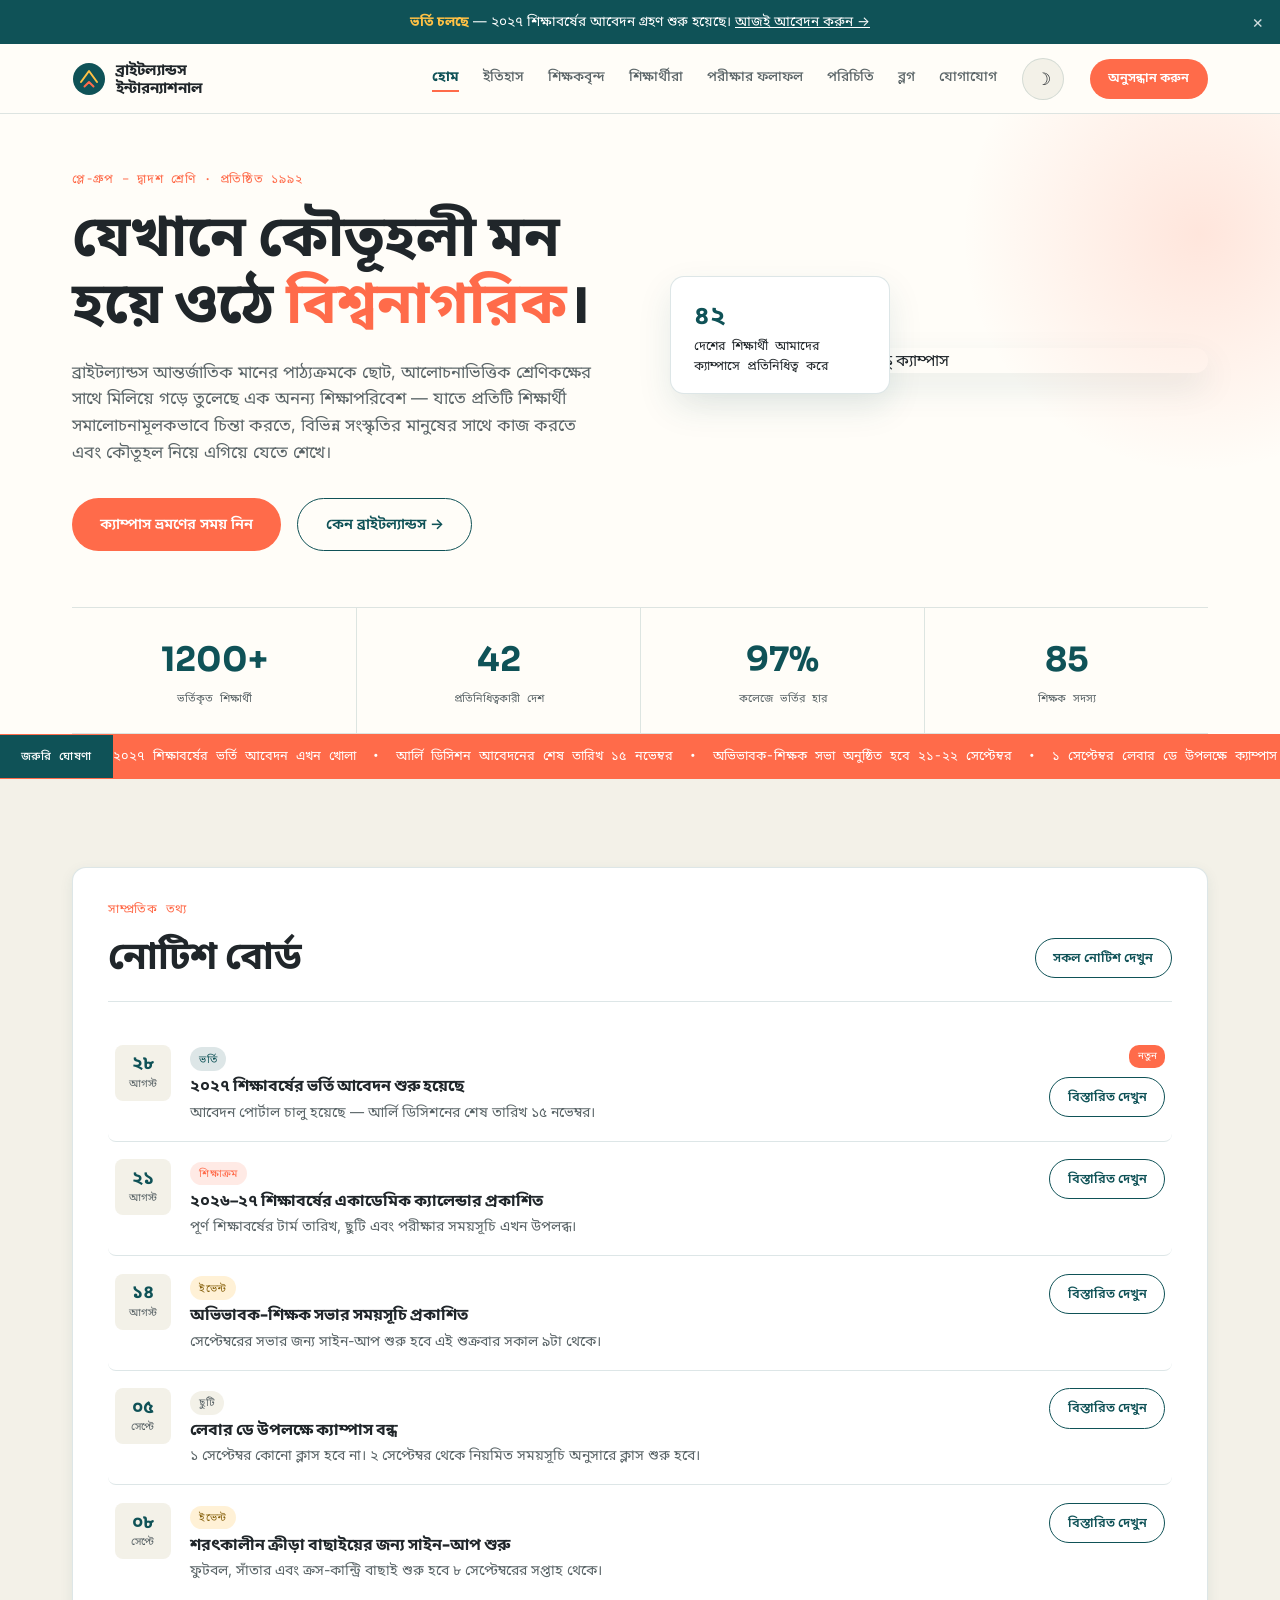
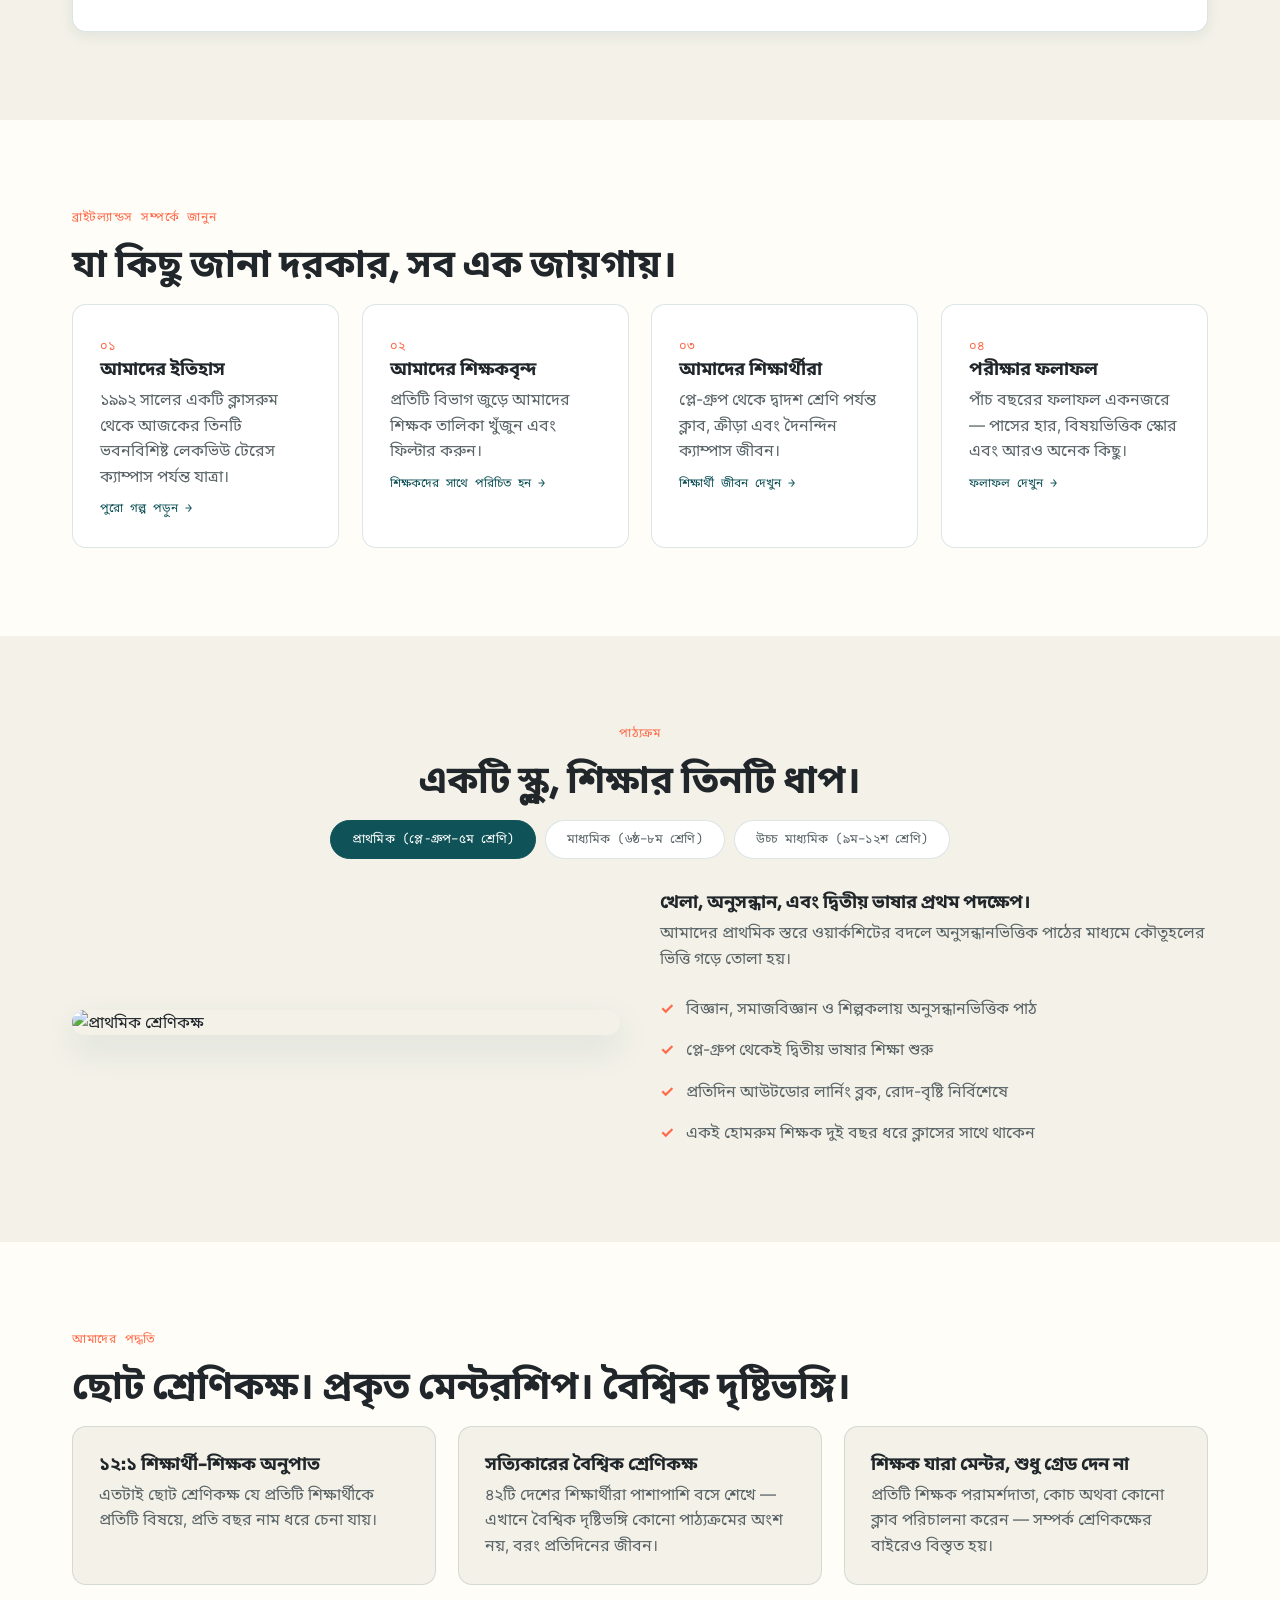
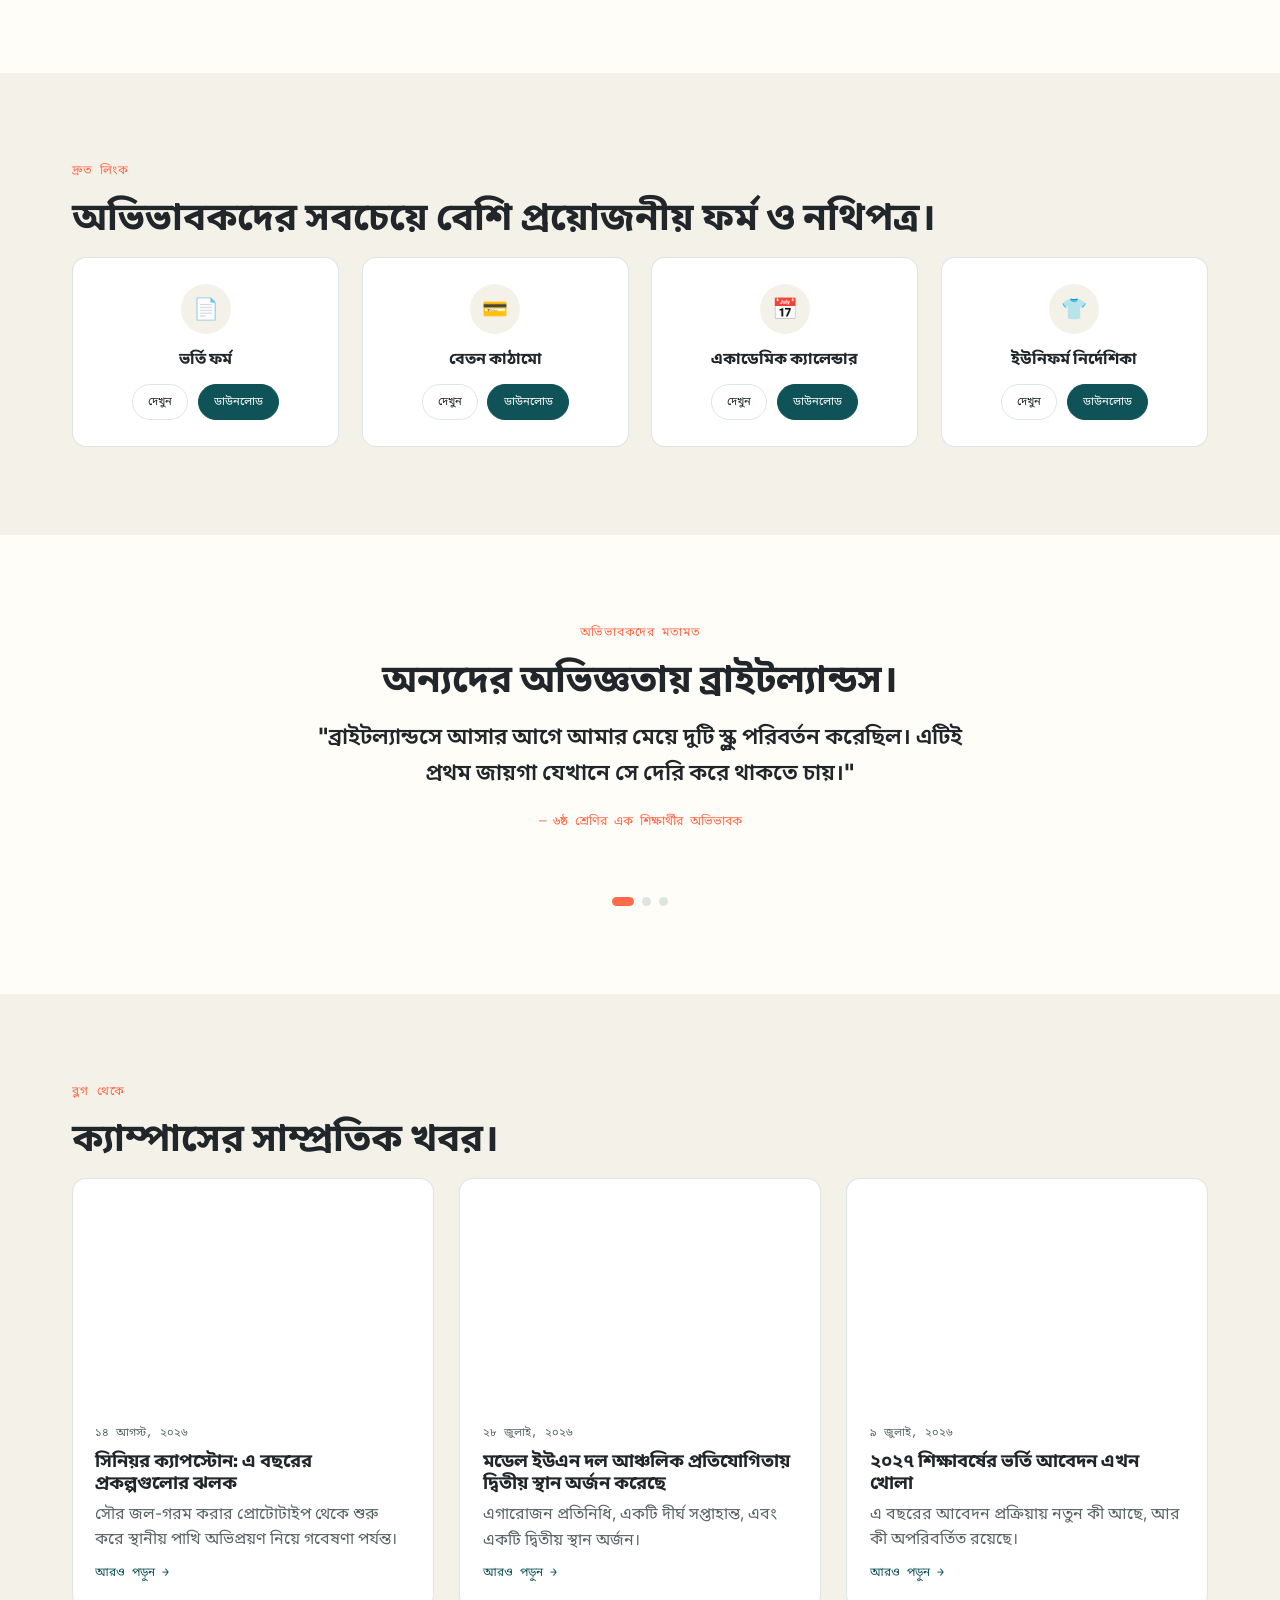
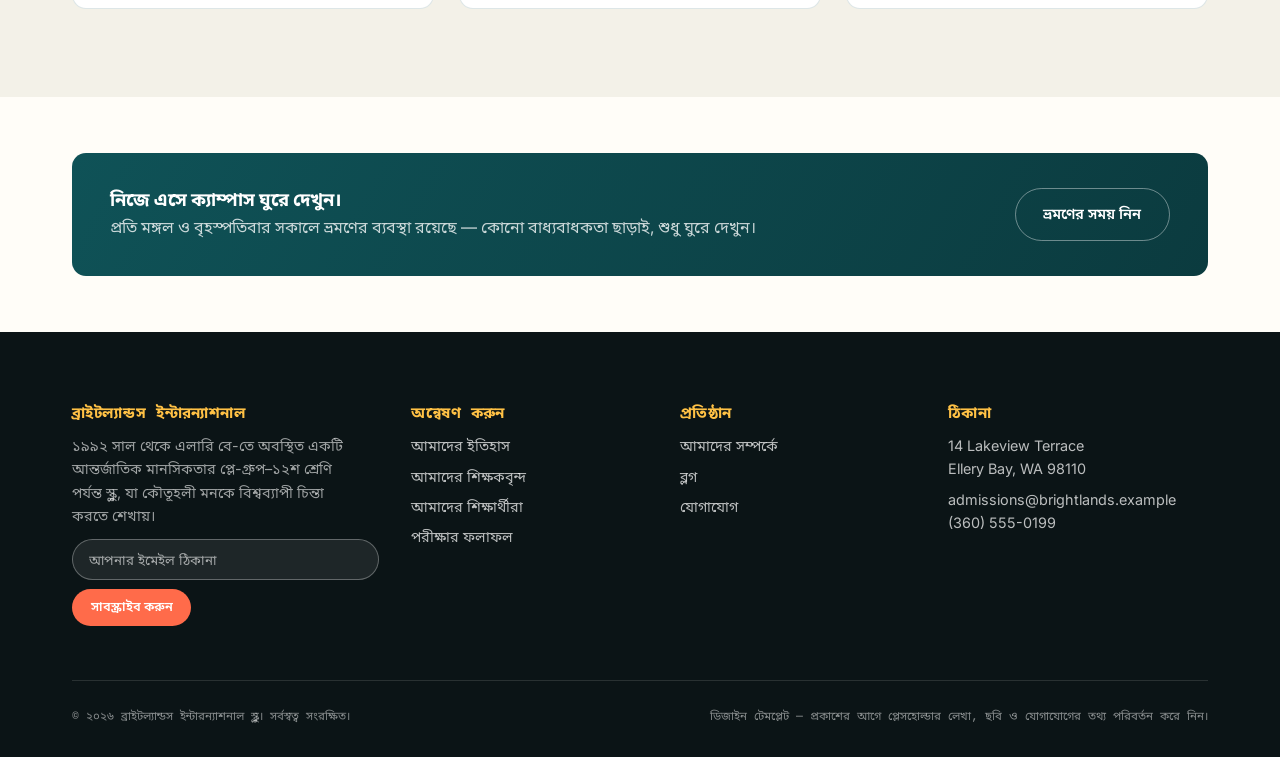
==== index.html @ 2c8852e7 "Initial commit" ====
<!DOCTYPE html>
<html lang="bn">

<head>
  <meta charset="UTF-8">
  <meta name="viewport" content="width=device-width, initial-scale=1.0">
  <title>ব্রাইটল্যান্ডস ইন্টারন্যাশনাল স্কুল — কৌতূহলী মন, বিশ্বনাগরিক</title>
  <script>(function () {try {var t = localStorage.getItem('bl-theme'); if (t === 'dark') document.documentElement.setAttribute('data-theme', 'dark');} catch (e) { } })();</script>
  <link rel="preconnect" href="https://fonts.googleapis.com">
  <link
    href="https://fonts.googleapis.com/css2?family=Sora:wght@600;700;800&family=Inter:wght@400;500;600&family=JetBrains+Mono:wght@500&family=Noto+Sans+Bengali:wght@400;500;600;700&display=swap"
    rel="stylesheet">
  <link rel="stylesheet" href="style.css">
</head>

<body>

  <div class="notice-bar">
    <span><strong>ভর্তি চলছে</strong> — ২০২৭ শিক্ষাবর্ষের আবেদন গ্রহণ শুরু হয়েছে। <a href="contact.html"
        style="text-decoration:underline;">আজই আবেদন করুন →</a></span>
    <button class="notice-close" aria-label="বার্তা বন্ধ করুন">&times;</button>
  </div>

  <header class="site-header">
    <div class="header-inner">
      <a href="index.html" class="brand">
        <svg width="34" height="34" viewBox="0 0 34 34" fill="none" xmlns="http://www.w3.org/2000/svg">
          <circle cx="17" cy="17" r="16" fill="#0F5257" />
          <path d="M9 20L17 9L25 20" stroke="#FFC145" stroke-width="2" stroke-linecap="round" stroke-linejoin="round" />
          <path d="M12.5 24.5L17 20L21.5 24.5" stroke="#FF6B4A" stroke-width="2" stroke-linecap="round"
            stroke-linejoin="round" />
        </svg>
        <span class="brand-name">ব্রাইটল্যান্ডস<br>ইন্টারন্যাশনাল</span>
      </a>
      <button class="nav-toggle" aria-label="মেনু খুলুন/বন্ধ করুন"><span></span></button>
      <nav class="main-nav">
        <a href="index.html" class="active">হোম</a>
        <a href="history.html">ইতিহাস</a>
        <a href="teachers.html">শিক্ষকবৃন্দ</a>
        <a href="students.html">শিক্ষার্থীরা</a>
        <a href="results.html">পরীক্ষার ফলাফল</a>
        <a href="about.html">পরিচিতি</a>
        <a href="blog.html">ব্লগ</a>
        <a href="contact.html">যোগাযোগ</a>
      </nav>
      <button class="theme-toggle" aria-label="ডার্ক মোড টগল করুন">
        <span class="icon-light">&#9789;</span>
        <span class="icon-dark">&#9728;</span>
      </button>
      <a href="contact.html" class="btn btn-primary btn-sm">অনুসন্ধান করুন</a>
    </div>
  </header>

  <main>

    <!-- HERO -->
    <section class="hero">
      <div class="hero-blob"></div>
      <div class="wrap hero-grid">
        <div class="reveal in-view">
          <span class="eyebrow">প্লে-গ্রুপ – দ্বাদশ শ্রেণি &middot; প্রতিষ্ঠিত ১৯৯২</span>
          <h1>যেখানে কৌতূহলী মন হয়ে ওঠে <em>বিশ্বনাগরিক</em>।</h1>
          <p class="hero-copy">ব্রাইটল্যান্ডস আন্তর্জাতিক মানের পাঠ্যক্রমকে ছোট, আলোচনাভিত্তিক শ্রেণিকক্ষের সাথে মিলিয়ে
            গড়ে তুলেছে এক অনন্য শিক্ষাপরিবেশ — যাতে প্রতিটি শিক্ষার্থী সমালোচনামূলকভাবে চিন্তা করতে, বিভিন্ন সংস্কৃতির
            মানুষের সাথে কাজ করতে এবং কৌতূহল নিয়ে এগিয়ে যেতে শেখে।</p>
          <div class="hero-actions">
            <a href="contact.html" class="btn btn-primary">ক্যাম্পাস ভ্রমণের সময় নিন</a>
            <a href="about.html" class="btn btn-ghost">কেন ব্রাইটল্যান্ডস →</a>
          </div>
        </div>
        <div class="hero-media reveal in-view">
          <img src="https://picsum.photos/id/1062/800/620" alt="ব্রাইটল্যান্ডস ইন্টারন্যাশনাল স্কুল ক্যাম্পাস">
          <div class="hero-float-card">
            <strong>৪২</strong>
            দেশের শিক্ষার্থী আমাদের ক্যাম্পাসে প্রতিনিধিত্ব করে
          </div>
        </div>
      </div>
      <div class="wrap">
        <div class="stats-bar">
          <div class="stat"><span class="stat-num" data-count="1200" data-suffix="+">0</span><span
              class="stat-label">ভর্তিকৃত শিক্ষার্থী</span></div>
          <div class="stat"><span class="stat-num" data-count="42">0</span><span class="stat-label">প্রতিনিধিত্বকারী
              দেশ</span></div>
          <div class="stat"><span class="stat-num" data-count="97" data-suffix="%">0</span><span
              class="stat-label">কলেজে ভর্তির হার</span></div>
          <div class="stat"><span class="stat-num" data-count="85">0</span><span class="stat-label">শিক্ষক সদস্য</span>
          </div>
        </div>
      </div>
    </section>

    <!-- URGENT ANNOUNCEMENT TICKER -->
    <section class="announcement-bar">
      <span class="announcement-label">জরুরি ঘোষণা</span>
      <div class="marquee">
        <div class="marquee-track">
          <span>২০২৭ শিক্ষাবর্ষের ভর্তি আবেদন এখন খোলা &nbsp;•&nbsp; আর্লি ডিসিশন আবেদনের শেষ তারিখ ১৫ নভেম্বর
            &nbsp;•&nbsp; অভিভাবক-শিক্ষক সভা অনুষ্ঠিত হবে ২১-২২ সেপ্টেম্বর &nbsp;•&nbsp; ১ সেপ্টেম্বর লেবার ডে উপলক্ষে
            ক্যাম্পাস বন্ধ থাকবে &nbsp;•&nbsp; শরৎকালীন ক্রীড়া বাছাই শুরু হচ্ছে ৮ সেপ্টেম্বর থেকে</span>
          <span aria-hidden="true">২০২৭ শিক্ষাবর্ষের ভর্তি আবেদন এখন খোলা &nbsp;•&nbsp; আর্লি ডিসিশন আবেদনের শেষ তারিখ
            ১৫ নভেম্বর &nbsp;•&nbsp; অভিভাবক-শিক্ষক সভা অনুষ্ঠিত হবে ২১-২২ সেপ্টেম্বর &nbsp;•&nbsp; ১ সেপ্টেম্বর লেবার
            ডে উপলক্ষে ক্যাম্পাস বন্ধ থাকবে &nbsp;•&nbsp; শরৎকালীন ক্রীড়া বাছাই শুরু হচ্ছে ৮ সেপ্টেম্বর থেকে</span>
        </div>
      </div>
    </section>

    <!-- NOTICE BOARD -->
    <section class="section alt" id="notice-board">
      <div class="wrap">
        <div class="notice-board reveal">
          <div class="notice-board-head">
            <div>
              <span class="eyebrow">সাম্প্রতিক তথ্য</span>
              <h2>নোটিশ বোর্ড</h2>
            </div>
            <a href="notice-details.html" class="btn btn-ghost btn-sm">সকল নোটিশ দেখুন</a>
          </div>
          <ul class="notice-list">

            <li class="notice-item">
              <div class="notice-date"><span class="notice-day">২৮</span><span class="notice-month">আগস্ট</span></div>
              <div class="notice-body">
                <span class="notice-tag notice-tag-admissions">ভর্তি</span>
                <h3>২০২৭ শিক্ষাবর্ষের ভর্তি আবেদন শুরু হয়েছে</h3>
                <p>আবেদন পোর্টাল চালু হয়েছে — আর্লি ডিসিশনের শেষ তারিখ ১৫ নভেম্বর।</p>
              </div>
              <div class="notice-actions">
                <span class="notice-new">নতুন</span>
                <a href="notice-details.html#admissions-open" class="btn btn-ghost btn-sm">বিস্তারিত দেখুন</a>
              </div>
            </li>

            <li class="notice-item">
              <div class="notice-date"><span class="notice-day">২১</span><span class="notice-month">আগস্ট</span></div>
              <div class="notice-body">
                <span class="notice-tag notice-tag-academics">শিক্ষাক্রম</span>
                <h3>২০২৬–২৭ শিক্ষাবর্ষের একাডেমিক ক্যালেন্ডার প্রকাশিত</h3>
                <p>পূর্ণ শিক্ষাবর্ষের টার্ম তারিখ, ছুটি এবং পরীক্ষার সময়সূচি এখন উপলব্ধ।</p>
              </div>
              <div class="notice-actions">
                <a href="notice-details.html#academic-calendar" class="btn btn-ghost btn-sm">বিস্তারিত দেখুন</a>
              </div>
            </li>

            <li class="notice-item">
              <div class="notice-date"><span class="notice-day">১৪</span><span class="notice-month">আগস্ট</span></div>
              <div class="notice-body">
                <span class="notice-tag notice-tag-events">ইভেন্ট</span>
                <h3>অভিভাবক-শিক্ষক সভার সময়সূচি প্রকাশিত</h3>
                <p>সেপ্টেম্বরের সভার জন্য সাইন-আপ শুরু হবে এই শুক্রবার সকাল ৯টা থেকে।</p>
              </div>
              <div class="notice-actions">
                <a href="notice-details.html#ptc-schedule" class="btn btn-ghost btn-sm">বিস্তারিত দেখুন</a>
              </div>
            </li>

            <li class="notice-item">
              <div class="notice-date"><span class="notice-day">০৫</span><span class="notice-month">সেপ্টে</span></div>
              <div class="notice-body">
                <span class="notice-tag notice-tag-holiday">ছুটি</span>
                <h3>লেবার ডে উপলক্ষে ক্যাম্পাস বন্ধ</h3>
                <p>১ সেপ্টেম্বর কোনো ক্লাস হবে না। ২ সেপ্টেম্বর থেকে নিয়মিত সময়সূচি অনুসারে ক্লাস শুরু হবে।</p>
              </div>
              <div class="notice-actions">
                <a href="notice-details.html#labor-day" class="btn btn-ghost btn-sm">বিস্তারিত দেখুন</a>
              </div>
            </li>

            <li class="notice-item">
              <div class="notice-date"><span class="notice-day">০৮</span><span class="notice-month">সেপ্টে</span></div>
              <div class="notice-body">
                <span class="notice-tag notice-tag-events">ইভেন্ট</span>
                <h3>শরৎকালীন ক্রীড়া বাছাইয়ের জন্য সাইন-আপ শুরু</h3>
                <p>ফুটবল, সাঁতার এবং ক্রস-কান্ট্রি বাছাই শুরু হবে ৮ সেপ্টেম্বরের সপ্তাহ থেকে।</p>
              </div>
              <div class="notice-actions">
                <a href="notice-details.html#sports-tryouts" class="btn btn-ghost btn-sm">বিস্তারিত দেখুন</a>
              </div>
            </li>

          </ul>
        </div>
      </div>
    </section>

    <!-- EXPLORE -->
    <section class="section">
      <div class="wrap">
        <span class="eyebrow">ব্রাইটল্যান্ডস সম্পর্কে জানুন</span>
        <h2>যা কিছু জানা দরকার, সব এক জায়গায়।</h2>
        <div class="card-grid reveal">
          <div class="link-card">
            <span class="card-index">০১</span>
            <h3>আমাদের ইতিহাস</h3>
            <p>১৯৯২ সালের একটি ক্লাসরুম থেকে আজকের তিনটি ভবনবিশিষ্ট লেকভিউ টেরেস ক্যাম্পাস পর্যন্ত যাত্রা।</p>
            <a class="more" href="history.html">পুরো গল্প পড়ুন →</a>
          </div>
          <div class="link-card">
            <span class="card-index">০২</span>
            <h3>আমাদের শিক্ষকবৃন্দ</h3>
            <p>প্রতিটি বিভাগ জুড়ে আমাদের শিক্ষক তালিকা খুঁজুন এবং ফিল্টার করুন।</p>
            <a class="more" href="teachers.html">শিক্ষকদের সাথে পরিচিত হন →</a>
          </div>
          <div class="link-card">
            <span class="card-index">০৩</span>
            <h3>আমাদের শিক্ষার্থীরা</h3>
            <p>প্লে-গ্রুপ থেকে দ্বাদশ শ্রেণি পর্যন্ত ক্লাব, ক্রীড়া এবং দৈনন্দিন ক্যাম্পাস জীবন।</p>
            <a class="more" href="students.html">শিক্ষার্থী জীবন দেখুন →</a>
          </div>
          <div class="link-card">
            <span class="card-index">০৪</span>
            <h3>পরীক্ষার ফলাফল</h3>
            <p>পাঁচ বছরের ফলাফল একনজরে — পাসের হার, বিষয়ভিত্তিক স্কোর এবং আরও অনেক কিছু।</p>
            <a class="more" href="results.html">ফলাফল দেখুন →</a>
          </div>
        </div>
      </div>
    </section>

    <!-- CURRICULUM TABS -->
    <section class="section alt">
      <div class="wrap">
        <span class="eyebrow center">পাঠ্যক্রম</span>
        <h2 class="center">একটি স্কুল, শিক্ষার তিনটি ধাপ।</h2>
        <div class="tab-bar reveal">
          <button class="tab-btn active" data-tab="primary">প্রাথমিক (প্লে-গ্রুপ–৫ম শ্রেণি)</button>
          <button class="tab-btn" data-tab="middle">মাধ্যমিক (৬ষ্ঠ–৮ম শ্রেণি)</button>
          <button class="tab-btn" data-tab="senior">উচ্চ মাধ্যমিক (৯ম–১২শ শ্রেণি)</button>
        </div>

        <div class="tab-panel active" data-tab="primary">
          <div class="tab-content reveal">
            <img src="https://picsum.photos/id/1005/650/480" alt="প্রাথমিক শ্রেণিকক্ষ"
              style="border-radius: var(--radius); box-shadow: var(--shadow);">
            <div>
              <h3>খেলা, অনুসন্ধান, এবং দ্বিতীয় ভাষার প্রথম পদক্ষেপ।</h3>
              <p>আমাদের প্রাথমিক স্তরে ওয়ার্কশিটের বদলে অনুসন্ধানভিত্তিক পাঠের মাধ্যমে কৌতূহলের ভিত্তি গড়ে তোলা হয়।
              </p>
              <ul>
                <li>বিজ্ঞান, সমাজবিজ্ঞান ও শিল্পকলায় অনুসন্ধানভিত্তিক পাঠ</li>
                <li>প্লে-গ্রুপ থেকেই দ্বিতীয় ভাষার শিক্ষা শুরু</li>
                <li>প্রতিদিন আউটডোর লার্নিং ব্লক, রোদ-বৃষ্টি নির্বিশেষে</li>
                <li>একই হোমরুম শিক্ষক দুই বছর ধরে ক্লাসের সাথে থাকেন</li>
              </ul>
            </div>
          </div>
        </div>

        <div class="tab-panel" data-tab="middle">
          <div class="tab-content reveal">
            <img src="https://picsum.photos/id/1000/650/480" alt="মাধ্যমিক শিক্ষার্থীরা"
              style="border-radius: var(--radius); box-shadow: var(--shadow);">
            <div>
              <h3>যেখানে স্বাধীনতা গুরুত্বপূর্ণ হয়ে ওঠে।</h3>
              <p>মাধ্যমিক শিক্ষার্থীরা প্রকৃত ঐচ্ছিক বিষয়, সময়সীমা এবং তাদের প্রথম স্বাধীন গবেষণা প্রকল্প গ্রহণ করে।
              </p>
              <ul>
                <li>প্রতি টার্মে কোডিং, মৃৎশিল্প, সাংবাদিকতাসহ ঐচ্ছিক বিষয়ের সুযোগ</li>
                <li>৭ম শ্রেণিতে প্রথম স্বাধীন গবেষণা প্রকল্প</li>
                <li>লক্ষ্য নির্ধারণ ও সহায়তার জন্য প্রতিদিন অ্যাডভাইজরি গ্রুপ সভা</li>
                <li>প্রতি বসন্তে শ্রেণিভিত্তিক রাত্রিযাপনসহ ভ্রমণ</li>
              </ul>
            </div>
          </div>
        </div>

        <div class="tab-panel" data-tab="senior">
          <div class="tab-content reveal">
            <img src="https://picsum.photos/id/1074/650/480" alt="উচ্চ মাধ্যমিক শিক্ষার্থীরা"
              style="border-radius: var(--radius); box-shadow: var(--shadow);">
            <div>
              <h3>কলেজের জন্য প্রস্তুত, এবং তার চেয়েও বেশি কিছুর জন্য প্রস্তুত।</h3>
              <p>আন্তর্জাতিক মানদণ্ডে যাচাইকৃত ডিপ্লোমা ট্র্যাকের পাশাপাশি প্রতিটি শিক্ষার্থী একটি প্রকৃত ক্যাপস্টোন
                প্রকল্প সম্পন্ন করে।</p>
              <ul>
                <li>আন্তর্জাতিক মানদণ্ডে যাচাইকৃত ডিপ্লোমা পথ</li>
                <li>প্রতি মে মাসে জনসমক্ষে উপস্থাপিত সিনিয়র ক্যাপস্টোন প্রকল্প</li>
                <li>১০ম শ্রেণি থেকেই নিবেদিত কলেজ কাউন্সেলিং</li>
                <li>দুটি অংশীদার বিশ্ববিদ্যালয়ের সাথে ডুয়েল-এনরোলমেন্ট সুবিধা</li>
              </ul>
            </div>
          </div>
        </div>
      </div>
    </section>

    <!-- WHY BRIGHTLANDS -->
    <section class="section">
      <div class="wrap">
        <span class="eyebrow">আমাদের পদ্ধতি</span>
        <h2>ছোট শ্রেণিকক্ষ। প্রকৃত মেন্টরশিপ। বৈশ্বিক দৃষ্টিভঙ্গি।</h2>
        <div class="card-grid cols-3 reveal">
          <div class="value-card">
            <h3>১২:১ শিক্ষার্থী-শিক্ষক অনুপাত</h3>
            <p>এতটাই ছোট শ্রেণিকক্ষ যে প্রতিটি শিক্ষার্থীকে প্রতিটি বিষয়ে, প্রতি বছর নাম ধরে চেনা যায়।</p>
          </div>
          <div class="value-card">
            <h3>সত্যিকারের বৈশ্বিক শ্রেণিকক্ষ</h3>
            <p>৪২টি দেশের শিক্ষার্থীরা পাশাপাশি বসে শেখে — এখানে বৈশ্বিক দৃষ্টিভঙ্গি কোনো পাঠ্যক্রমের অংশ নয়, বরং
              প্রতিদিনের জীবন।</p>
          </div>
          <div class="value-card">
            <h3>শিক্ষক যারা মেন্টর, শুধু গ্রেড দেন না</h3>
            <p>প্রতিটি শিক্ষক পরামর্শদাতা, কোচ অথবা কোনো ক্লাব পরিচালনা করেন — সম্পর্ক শ্রেণিকক্ষের বাইরেও বিস্তৃত হয়।
            </p>
          </div>
        </div>
      </div>
    </section>

    <!-- QUICK DOWNLOADS -->
    <section class="section alt">
      <div class="wrap">
        <span class="eyebrow">দ্রুত লিংক</span>
        <h2>অভিভাবকদের সবচেয়ে বেশি প্রয়োজনীয় ফর্ম ও নথিপত্র।</h2>
        <div class="info-grid reveal">
          <div class="info-card">
            <div class="info-icon">&#128196;</div>
            <h3>ভর্তি ফর্ম</h3>
            <div class="info-actions">
              <a href="#" class="info-btn">দেখুন</a>
              <a href="#" class="info-btn info-btn-solid">ডাউনলোড</a>
            </div>
          </div>
          <div class="info-card">
            <div class="info-icon">&#128179;</div>
            <h3>বেতন কাঠামো</h3>
            <div class="info-actions">
              <a href="#" class="info-btn">দেখুন</a>
              <a href="#" class="info-btn info-btn-solid">ডাউনলোড</a>
            </div>
          </div>
          <div class="info-card">
            <div class="info-icon">&#128197;</div>
            <h3>একাডেমিক ক্যালেন্ডার</h3>
            <div class="info-actions">
              <a href="#" class="info-btn">দেখুন</a>
              <a href="#" class="info-btn info-btn-solid">ডাউনলোড</a>
            </div>
          </div>
          <div class="info-card">
            <div class="info-icon">&#128085;</div>
            <h3>ইউনিফর্ম নির্দেশিকা</h3>
            <div class="info-actions">
              <a href="#" class="info-btn">দেখুন</a>
              <a href="#" class="info-btn info-btn-solid">ডাউনলোড</a>
            </div>
          </div>
        </div>
      </div>
    </section>

    <!-- TESTIMONIAL SLIDER -->
    <section class="section">
      <div class="wrap">
        <span class="eyebrow center">অভিভাবকদের মতামত</span>
        <h2 class="center">অন্যদের অভিজ্ঞতায় ব্রাইটল্যান্ডস।</h2>
        <div class="testimonial-slider reveal">
          <div class="testimonial-track">
            <div class="testimonial-slides">
              <div class="testimonial-slide">
                <blockquote>"ব্রাইটল্যান্ডসে আসার আগে আমার মেয়ে দুটি স্কুল পরিবর্তন করেছিল। এটিই প্রথম জায়গা যেখানে সে
                  দেরি করে থাকতে চায়।"</blockquote>
                <cite>— ৬ষ্ঠ শ্রেণির এক শিক্ষার্থীর অভিভাবক</cite>
              </div>
              <div class="testimonial-slide">
                <blockquote>"ক্যাপস্টোন প্রকল্পটি আমার ছেলের নিজের ধারণা দেখার দৃষ্টিভঙ্গি বদলে দিয়েছে — সে এমনভাবে
                  উপস্থাপন করেছিল যেন এটি সত্যিই গুরুত্বপূর্ণ, কারণ এটি ছিল।"</blockquote>
                <cite>— ১২শ শ্রেণির এক শিক্ষার্থীর অভিভাবক</cite>
              </div>
              <div class="testimonial-slide">
                <blockquote>"তিনটি ভিন্ন দেশ থেকে আসার পর, আমাদের সন্তানরা প্রথমবারের মতো অনুভব করেছে যে শ্রেণিকক্ষটি
                  তাদের জীবনের বাকি অংশের মতোই বৈচিত্র্যময়।"</blockquote>
                <cite>— ৩য় ও ৮ম শ্রেণির শিক্ষার্থীদের অভিভাবক</cite>
              </div>
            </div>
          </div>
          <div class="testimonial-dots"></div>
        </div>
      </div>
    </section>

    <!-- BLOG TEASER -->
    <section class="section alt">
      <div class="wrap">
        <span class="eyebrow">ব্লগ থেকে</span>
        <h2>ক্যাম্পাসের সাম্প্রতিক খবর।</h2>
        <div class="blog-grid reveal">
          <article class="blog-card">
            <img src="https://picsum.photos/id/1084/500/320" alt="">
            <div class="blog-card-body">
              <span class="blog-date">১৪ আগস্ট, ২০২৬</span>
              <h3>সিনিয়র ক্যাপস্টোন: এ বছরের প্রকল্পগুলোর ঝলক</h3>
              <p>সৌর জল-গরম করার প্রোটোটাইপ থেকে শুরু করে স্থানীয় পাখি অভিপ্রয়ণ নিয়ে গবেষণা পর্যন্ত।</p>
              <a class="more" href="blog.html">আরও পড়ুন →</a>
            </div>
          </article>
          <article class="blog-card">
            <img src="https://picsum.photos/id/1080/500/320" alt="">
            <div class="blog-card-body">
              <span class="blog-date">২৮ জুলাই, ২০২৬</span>
              <h3>মডেল ইউএন দল আঞ্চলিক প্রতিযোগিতায় দ্বিতীয় স্থান অর্জন করেছে</h3>
              <p>এগারোজন প্রতিনিধি, একটি দীর্ঘ সপ্তাহান্ত, এবং একটি দ্বিতীয় স্থান অর্জন।</p>
              <a class="more" href="blog.html">আরও পড়ুন →</a>
            </div>
          </article>
          <article class="blog-card">
            <img src="https://picsum.photos/id/1076/500/320" alt="">
            <div class="blog-card-body">
              <span class="blog-date">৯ জুলাই, ২০২৬</span>
              <h3>২০২৭ শিক্ষাবর্ষের ভর্তি আবেদন এখন খোলা</h3>
              <p>এ বছরের আবেদন প্রক্রিয়ায় নতুন কী আছে, আর কী অপরিবর্তিত রয়েছে।</p>
              <a class="more" href="blog.html">আরও পড়ুন →</a>
            </div>
          </article>
        </div>
      </div>
    </section>

    <!-- CTA -->
    <section class="section tight">
      <div class="wrap">
        <div class="cta-banner reveal">
          <div>
            <h3>নিজে এসে ক্যাম্পাস ঘুরে দেখুন।</h3>
            <p>প্রতি মঙ্গল ও বৃহস্পতিবার সকালে ভ্রমণের ব্যবস্থা রয়েছে — কোনো বাধ্যবাধকতা ছাড়াই, শুধু ঘুরে দেখুন।</p>
          </div>
          <a href="contact.html" class="btn btn-ghost-light">ভ্রমণের সময় নিন</a>
        </div>
      </div>
    </section>

  </main>

  <footer class="site-footer">
    <div class="wrap">
      <div class="footer-grid">
        <div class="footer-brand">
          <h4>ব্রাইটল্যান্ডস ইন্টারন্যাশনাল</h4>
          <p>১৯৯২ সাল থেকে এলারি বে-তে অবস্থিত একটি আন্তর্জাতিক মানসিকতার প্লে-গ্রুপ–১২শ শ্রেণি পর্যন্ত স্কুল, যা
            কৌতূহলী মনকে বিশ্বব্যাপী চিন্তা করতে শেখায়।</p>
          <form class="newsletter">
            <input type="email" placeholder="আপনার ইমেইল ঠিকানা" required>
            <button type="submit" class="btn btn-primary btn-sm">সাবস্ক্রাইব করুন</button>
          </form>
          <p class="newsletter-note form-note"></p>
        </div>
        <div>
          <h4>অন্বেষণ করুন</h4>
          <a href="history.html">আমাদের ইতিহাস</a>
          <a href="teachers.html">আমাদের শিক্ষকবৃন্দ</a>
          <a href="students.html">আমাদের শিক্ষার্থীরা</a>
          <a href="results.html">পরীক্ষার ফলাফল</a>
        </div>
        <div>
          <h4>প্রতিষ্ঠান</h4>
          <a href="about.html">আমাদের সম্পর্কে</a>
          <a href="blog.html">ব্লগ</a>
          <a href="contact.html">যোগাযোগ</a>
        </div>
        <div>
          <h4>ঠিকানা</h4>
          <p>14 Lakeview Terrace<br>Ellery Bay, WA 98110</p>
          <p>admissions@brightlands.example<br>(360) 555-0199</p>
        </div>
      </div>
      <div class="footer-bottom">
        <span>© ২০২৬ ব্রাইটল্যান্ডস ইন্টারন্যাশনাল স্কুল। সর্বস্বত্ব সংরক্ষিত।</span>
        <span>ডিজাইন টেমপ্লেট — প্রকাশের আগে প্লেসহোল্ডার লেখা, ছবি ও যোগাযোগের তথ্য পরিবর্তন করে নিন।</span>
      </div>
    </div>
  </footer>
  <button id="back-to-top" class="back-to-top" aria-label="উপরে ফিরে যান">&#8593;</button>
  <script src="script.js"></script>
</body>

</html>
---- style.css ----
/* ===========================================================
   BRIGHTLANDS INTERNATIONAL SCHOOL — shared stylesheet
   Palette : teal #0F5257 · coral #FF6B4A · yellow #FFC145
   Type    : Sora (display) / Inter (body) / JetBrains Mono (utility)
   Supports light + dark theme via [data-theme="dark"] on <html>
=========================================================== */

:root {
  --bg: #FFFDF8;
  --surface: #FFFFFF;
  --surface-2: #F3F1E8;
  --ink: #20262A;
  --ink-soft: #5B6568;
  --teal: #0F5257;
  --teal-light: #17707A;
  --coral: #FF6B4A;
  --yellow: #FFC145;
  --line: rgba(15, 82, 87, 0.14);
  --shadow: 0 14px 34px rgba(15, 82, 87, 0.10);
  --shadow-sm: 0 4px 14px rgba(15, 82, 87, 0.08);
  --radius: 14px;
  --radius-sm: 8px;

  --font-display: "Sora", "Noto Sans Bengali", sans-serif;
  --font-body: "Inter", "Noto Sans Bengali", sans-serif;
  --font-mono: "JetBrains Mono", "Noto Sans Bengali", monospace;
}

[data-theme="dark"] {
  --bg: #0F1719;
  --surface: #162326;
  --surface-2: #1C2B2E;
  --ink: #EDF3F2;
  --ink-soft: #A9B7B8;
  --teal: #35B0A7;
  --teal-light: #4CC2B9;
  --coral: #FF8467;
  --yellow: #FFCE6E;
  --line: rgba(255, 255, 255, 0.12);
  --shadow: 0 14px 34px rgba(0, 0, 0, 0.45);
  --shadow-sm: 0 4px 14px rgba(0, 0, 0, 0.35);
}

* {
  box-sizing: border-box;
  margin: 0;
  padding: 0;
}

html {
  scroll-behavior: smooth;
}

body {
  font-family: var(--font-body);
  color: var(--ink);
  background: var(--bg);
  line-height: 1.6;
  -webkit-font-smoothing: antialiased;
  transition: background 0.3s ease, color 0.3s ease;
}

img {
  max-width: 100%;
  display: block;
}

a {
  color: inherit;
  text-decoration: none;
}

ul {
  list-style: none;
}

button {
  font-family: inherit;
  cursor: pointer;
}

input,
textarea,
select {
  font-family: inherit;
}

h1,
h2,
h3,
h4 {
  font-family: var(--font-display);
  color: var(--ink);
  line-height: 1.16;
  font-weight: 700;
}

h2 {
  font-size: clamp(1.75rem, 3vw, 2.4rem);
  margin-bottom: 1.1rem;
}

h3 {
  font-size: 1.15rem;
  margin-bottom: 0.5rem;
}

p {
  color: var(--ink-soft);
}

.wrap {
  max-width: 1200px;
  margin: 0 auto;
  padding: 0 2rem;
}

.section {
  padding: 5.5rem 0;
}

.section.tight {
  padding: 3.5rem 0;
}

.section.alt {
  background: var(--surface-2);
}

.center {
  text-align: center;
}

.eyebrow {
  font-family: var(--font-mono);
  font-size: 0.76rem;
  letter-spacing: 0.06em;
  text-transform: uppercase;
  color: var(--coral);
  margin-bottom: 0.9rem;
  display: block;
}

.eyebrow.center {
  text-align: center;
}

/* ---------- reveal-on-scroll ---------- */
.reveal {
  opacity: 0;
  transform: translateY(24px);
  transition: opacity 0.6s ease, transform 0.6s ease;
}

.reveal.in-view {
  opacity: 1;
  transform: translateY(0);
}

/* ---------- buttons ---------- */
.btn {
  display: inline-flex;
  align-items: center;
  gap: 0.4rem;
  padding: 0.85rem 1.7rem;
  border-radius: 30px;
  font-family: var(--font-body);
  font-weight: 600;
  font-size: 0.92rem;
  border: 1px solid transparent;
  transition: transform 0.15s ease, background 0.2s ease, color 0.2s ease, border-color 0.2s ease;
}

.btn:hover {
  transform: translateY(-2px);
}

.btn-primary {
  background: var(--coral);
  color: #fff;
}

.btn-primary:hover {
  background: #e85a3c;
}

.btn-ghost {
  color: var(--teal);
  border-color: var(--teal);
}

.btn-ghost:hover {
  background: var(--teal);
  color: #fff;
}

.btn-ghost-light {
  color: #fff;
  border-color: rgba(255, 255, 255, 0.4);
}

.btn-ghost-light:hover {
  background: #fff;
  color: var(--teal);
}

.btn-sm {
  padding: 0.55rem 1.1rem;
  font-size: 0.8rem;
}

/* ---------- header / nav ---------- */
.site-header {
  position: sticky;
  top: 0;
  z-index: 70;
  background: color-mix(in srgb, var(--bg) 92%, transparent);
  backdrop-filter: blur(8px);
  border-bottom: 1px solid var(--line);
}

.header-inner {
  max-width: 1200px;
  margin: 0 auto;
  padding: 0.85rem 2rem;
  display: flex;
  align-items: center;
  gap: 1.6rem;
}

.brand {
  display: flex;
  align-items: center;
  gap: 0.65rem;
  margin-right: auto;
}

.brand-name {
  font-family: var(--font-display);
  font-weight: 700;
  color: var(--ink);
  font-size: 0.95rem;
  line-height: 1.15;
}

.main-nav {
  display: flex;
  gap: 1.5rem;
}

.main-nav a {
  font-size: 0.86rem;
  color: var(--ink-soft);
  font-weight: 500;
  border-bottom: 2px solid transparent;
  padding-bottom: 3px;
  white-space: nowrap;
}

.main-nav a:hover,
.main-nav a.active {
  color: var(--teal);
  border-color: var(--coral);
}

.main-nav a.active {
  font-weight: 700;
}

.theme-toggle {
  width: 42px;
  height: 42px;
  border-radius: 50%;
  background: var(--surface-2);
  border: 1px solid var(--line);
  display: flex;
  align-items: center;
  justify-content: center;
  font-size: 1.05rem;
  color: var(--ink);
  flex-shrink: 0;
  transition: background 0.2s ease;
}

.theme-toggle:hover {
  background: var(--line);
}

.theme-toggle .icon-dark {
  display: none;
}

[data-theme="dark"] .theme-toggle .icon-light {
  display: none;
}

[data-theme="dark"] .theme-toggle .icon-dark {
  display: inline;
}

.nav-toggle {
  display: none;
  background: none;
  border: none;
  width: 34px;
  height: 34px;
  position: relative;
  flex-shrink: 0;
}

.nav-toggle span,
.nav-toggle::before,
.nav-toggle::after {
  content: "";
  position: absolute;
  left: 6px;
  right: 6px;
  height: 2px;
  background: var(--ink);
  border-radius: 2px;
}

.nav-toggle span {
  top: 16px;
}

.nav-toggle::before {
  top: 10px;
}

.nav-toggle::after {
  top: 22px;
}

/* ---------- notice bar (dismissible) ---------- */
.notice-bar {
  background: var(--teal);
  color: #fff;
  display: flex;
  align-items: center;
  justify-content: center;
  gap: 1rem;
  padding: 0.7rem 1.2rem;
  font-size: 0.85rem;
  text-align: center;
  position: relative;
}

.notice-bar strong {
  color: var(--yellow);
}

.notice-close {
  position: absolute;
  right: 1rem;
  top: 50%;
  transform: translateY(-50%);
  background: none;
  border: none;
  color: #fff;
  font-size: 1.1rem;
  opacity: 0.8;
  line-height: 1;
}

.notice-close:hover {
  opacity: 1;
}

.notice-bar.hidden {
  display: none;
}

/* ---------- page hero (inner pages) ---------- */
.page-hero {
  background: linear-gradient(135deg, var(--teal), #0B3B3F);
  color: #fff;
  padding: 3.8rem 0 3rem;
  position: relative;
  overflow: hidden;
}

.page-hero::after {
  content: "";
  position: absolute;
  inset: 0;
  background: radial-gradient(circle at 85% 20%, rgba(255, 193, 69, 0.18), transparent 55%);
  pointer-events: none;
}

.breadcrumb {
  font-family: var(--font-mono);
  font-size: 0.76rem;
  color: rgba(255, 255, 255, 0.65);
  margin-bottom: 1rem;
}

.breadcrumb a {
  color: var(--yellow);
}

.page-hero h1 {
  color: #fff;
  font-size: clamp(2rem, 4.5vw, 3rem);
  max-width: 20ch;
}

.page-hero p {
  color: rgba(255, 255, 255, 0.82);
  max-width: 58ch;
  margin-top: 0.9rem;
}

/* ---------- home hero ---------- */
.hero {
  padding: 3.5rem 0 0;
  position: relative;
  overflow: hidden;
}

.hero-blob {
  position: absolute;
  top: -120px;
  right: -160px;
  width: 480px;
  height: 480px;
  border-radius: 50%;
  background: radial-gradient(circle, rgba(255, 107, 74, 0.16), transparent 70%);
  z-index: 0;
  pointer-events: none;
}

.hero-grid {
  display: grid;
  grid-template-columns: 1.05fr 0.95fr;
  gap: 3rem;
  align-items: center;
  position: relative;
  z-index: 1;
}

.hero h1 {
  font-size: clamp(2.3rem, 5.2vw, 3.6rem);
  max-width: 14ch;
}

.hero h1 em {
  color: var(--coral);
  font-style: normal;
}

.hero-copy {
  max-width: 48ch;
  margin: 1.3rem 0 2rem;
  font-size: 1.05rem;
}

.hero-actions {
  display: flex;
  gap: 1rem;
  flex-wrap: wrap;
}

.hero-media {
  position: relative;
}

.hero-media img {
  border-radius: var(--radius);
  box-shadow: var(--shadow);
}

.hero-float-card {
  position: absolute;
  left: -1.3rem;
  bottom: -1.3rem;
  background: var(--surface);
  border: 1px solid var(--line);
  border-radius: var(--radius);
  padding: 1.1rem 1.4rem;
  box-shadow: var(--shadow);
  font-family: var(--font-mono);
  font-size: 0.78rem;
  max-width: 220px;
}

.hero-float-card strong {
  display: block;
  font-family: var(--font-display);
  font-size: 1.6rem;
  color: var(--teal);
}

/* ---------- animated stat counters ---------- */
.stats-bar {
  margin-top: 3.5rem;
  display: grid;
  grid-template-columns: repeat(4, 1fr);
  border-top: 1px solid var(--line);
  border-bottom: 1px solid var(--line);
  position: relative;
  z-index: 1;
}

.stat {
  padding: 1.6rem 0.5rem;
  text-align: center;
  border-left: 1px solid var(--line);
}

.stat:first-child {
  border-left: none;
}

.stat-num {
  display: block;
  font-family: var(--font-display);
  font-size: 2.1rem;
  font-weight: 700;
  color: var(--teal);
}

.stat-label {
  display: block;
  font-family: var(--font-mono);
  font-size: 0.68rem;
  text-transform: uppercase;
  color: var(--ink-soft);
  margin-top: 0.2rem;
}

/* ---------- urgent announcement ticker ---------- */
.announcement-bar {
  display: flex;
  align-items: center;
  background: var(--coral);
  color: #fff;
  overflow: hidden;
}

.announcement-label {
  flex-shrink: 0;
  background: var(--teal);
  font-family: var(--font-mono);
  font-size: 0.72rem;
  font-weight: 500;
  text-transform: uppercase;
  letter-spacing: 0.05em;
  padding: 0.75rem 1.3rem;
  white-space: nowrap;
}

.marquee {
  flex: 1;
  overflow: hidden;
}

.marquee-track {
  display: flex;
  width: max-content;
  animation: marquee-scroll 26s linear infinite;
}

.marquee-track span {
  padding: 0.75rem 3rem 0.75rem 0;
  white-space: nowrap;
  font-family: var(--font-mono);
  font-size: 0.8rem;
}

.marquee:hover .marquee-track {
  animation-play-state: paused;
}

@keyframes marquee-scroll {
  from {
    transform: translateX(0);
  }

  to {
    transform: translateX(-50%);
  }
}

@media (max-width: 720px) {
  .announcement-bar {
    flex-direction: column;
    align-items: stretch;
  }

  .announcement-label {
    text-align: center;
  }
}

/* ---------- notice board (home page) ---------- */
.notice-board {
  background: var(--surface);
  border: 1px solid var(--line);
  border-radius: var(--radius);
  padding: 2rem 2.2rem;
  box-shadow: var(--shadow-sm);
}

.notice-board-head {
  display: flex;
  align-items: flex-end;
  justify-content: space-between;
  flex-wrap: wrap;
  gap: 1rem;
  margin-bottom: 1.6rem;
  padding-bottom: 1.4rem;
  border-bottom: 1px solid var(--line);
}

.notice-board-head h2 {
  margin-bottom: 0;
}

.notice-list {
  display: flex;
  flex-direction: column;
}

.notice-item {
  display: flex;
  align-items: flex-start;
  gap: 1.2rem;
  padding: 1.1rem 0.4rem;
  border-bottom: 1px solid var(--line);
  border-radius: var(--radius-sm);
  transition: background 0.2s ease;
}

.notice-item:last-child {
  border-bottom: none;
}

.notice-item:hover {
  background: var(--surface-2);
}

.notice-date {
  flex-shrink: 0;
  width: 56px;
  height: 56px;
  border-radius: var(--radius-sm);
  background: var(--surface-2);
  display: flex;
  flex-direction: column;
  align-items: center;
  justify-content: center;
}

.notice-item:hover .notice-date {
  background: var(--surface);
}

.notice-day {
  font-family: var(--font-display);
  font-weight: 700;
  font-size: 1.15rem;
  color: var(--teal);
  line-height: 1;
}

.notice-month {
  font-family: var(--font-mono);
  font-size: 0.65rem;
  text-transform: uppercase;
  color: var(--ink-soft);
  margin-top: 2px;
}

.notice-body {
  flex: 1;
  min-width: 0;
}

.notice-body h3 {
  font-size: 1rem;
  margin: 0.4rem 0 0.3rem;
}

.notice-body p {
  font-size: 0.88rem;
  margin: 0;
}

.notice-tag {
  font-family: var(--font-mono);
  font-size: 0.65rem;
  text-transform: uppercase;
  letter-spacing: 0.02em;
  padding: 0.22rem 0.6rem;
  border-radius: 20px;
  display: inline-block;
}

.notice-tag-admissions {
  background: rgba(15, 82, 87, 0.14);
  color: var(--teal);
}

.notice-tag-academics {
  background: rgba(255, 107, 74, 0.14);
  color: var(--coral);
}

.notice-tag-events {
  background: rgba(255, 193, 69, 0.22);
  color: #8A6512;
}

[data-theme="dark"] .notice-tag-events {
  color: #FFE1A0;
}

.notice-tag-holiday {
  background: var(--surface-2);
  color: var(--ink-soft);
}

.notice-new {
  background: var(--coral);
  color: #fff;
  font-family: var(--font-mono);
  font-size: 0.62rem;
  text-transform: uppercase;
  padding: 0.22rem 0.55rem;
  border-radius: 10px;
}

.notice-actions {
  flex-shrink: 0;
  margin-left: auto;
  display: flex;
  flex-direction: column;
  align-items: flex-end;
  gap: 0.6rem;
}

.notice-detail {
  max-width: 760px;
  margin: 0 auto;
}

.notice-detail-date {
  font-family: var(--font-mono);
  font-size: 0.78rem;
  color: var(--ink-soft);
  display: block;
  margin: 0.7rem 0 1.1rem;
}

.notice-detail h2 {
  margin-bottom: 1.2rem;
}

.notice-detail p {
  margin-bottom: 1.1rem;
}

.notice-detail p strong {
  color: var(--ink);
}

@media (max-width: 720px) {
  .notice-item {
    flex-wrap: wrap;
  }

  .notice-actions {
    flex-direction: row;
    align-items: center;
    margin-left: 68px;
  }
}

/* ---------- highlight / link cards ---------- */
.card-grid {
  display: grid;
  grid-template-columns: repeat(4, 1fr);
  gap: 1.4rem;
}

.card-grid.cols-3 {
  grid-template-columns: repeat(3, 1fr);
}

.card-grid.cols-2 {
  grid-template-columns: repeat(2, 1fr);
}

.link-card {
  background: var(--surface);
  border: 1px solid var(--line);
  border-radius: var(--radius);
  padding: 1.7rem;
  transition: box-shadow 0.2s ease, transform 0.2s ease;
}

.link-card:hover {
  box-shadow: var(--shadow-sm);
  transform: translateY(-4px);
}

.link-card .card-index {
  font-family: var(--font-mono);
  color: var(--coral);
  font-size: 0.8rem;
}

.link-card a.more {
  font-family: var(--font-mono);
  font-size: 0.75rem;
  color: var(--teal);
  display: inline-block;
  margin-top: 0.6rem;
}

.value-card {
  background: var(--surface-2);
  border: 1px solid var(--line);
  border-radius: var(--radius);
  padding: 1.6rem;
}

/* ---------- curriculum tabs ---------- */
.tab-bar {
  display: flex;
  gap: 0.6rem;
  flex-wrap: wrap;
  margin-bottom: 2rem;
  justify-content: center;
}

.tab-btn {
  background: var(--surface);
  border: 1px solid var(--line);
  border-radius: 30px;
  padding: 0.6rem 1.3rem;
  font-family: var(--font-mono);
  font-size: 0.78rem;
  text-transform: uppercase;
  letter-spacing: 0.02em;
  color: var(--ink-soft);
}

.tab-btn.active,
.tab-btn:hover {
  background: var(--teal);
  color: #fff;
  border-color: var(--teal);
}

.tab-panel {
  display: none;
}

.tab-panel.active {
  display: block;
}

.tab-content {
  display: grid;
  grid-template-columns: 1fr 1fr;
  gap: 2.5rem;
  align-items: center;
}

.tab-content ul {
  margin-top: 1rem;
}

.tab-content li {
  padding: 0.5rem 0 0.5rem 1.6rem;
  position: relative;
  color: var(--ink-soft);
}

.tab-content li::before {
  content: "✓";
  position: absolute;
  left: 0;
  color: var(--coral);
  font-weight: 700;
}

/* ---------- quote / testimonial slider ---------- */
.testimonial-slider {
  max-width: 720px;
  margin: 0 auto;
  position: relative;
}

.testimonial-track {
  overflow: hidden;
}

.testimonial-slides {
  display: flex;
  transition: transform 0.5s ease;
}

.testimonial-slide {
  flex: 0 0 100%;
  text-align: center;
  padding: 0 1rem;
}

.testimonial-slide blockquote {
  font-family: var(--font-display);
  font-size: 1.4rem;
  font-weight: 600;
  color: var(--ink);
  margin-bottom: 1rem;
}

.testimonial-slide cite {
  font-family: var(--font-mono);
  font-size: 0.78rem;
  color: var(--coral);
  font-style: normal;
}

.testimonial-dots {
  display: flex;
  gap: 0.5rem;
  justify-content: center;
  margin-top: 1.8rem;
}

.testimonial-dots button {
  width: 9px;
  height: 9px;
  border-radius: 50%;
  background: var(--line);
  border: none;
  padding: 0;
}

.testimonial-dots button.active {
  background: var(--coral);
  width: 22px;
  border-radius: 5px;
  transition: width 0.2s ease;
}

/* ---------- CTA banner ---------- */
.cta-banner {
  background: linear-gradient(120deg, var(--teal), #0B3B3F);
  color: #fff;
  border-radius: var(--radius);
  padding: 2.2rem 2.4rem;
  display: flex;
  align-items: center;
  justify-content: space-between;
  flex-wrap: wrap;
  gap: 1.2rem;
}

.cta-banner h3 {
  color: #fff;
  margin-bottom: 0.3rem;
}

.cta-banner p {
  color: rgba(255, 255, 255, 0.78);
}

/* ---------- timeline (history) ---------- */
.timeline {
  position: relative;
  padding-left: 2.4rem;
}

.timeline::before {
  content: "";
  position: absolute;
  left: 7px;
  top: 4px;
  bottom: 4px;
  width: 2px;
  background: var(--line);
}

.timeline-item {
  position: relative;
  padding-bottom: 2.6rem;
}

.timeline-item:last-child {
  padding-bottom: 0;
}

.timeline-item::before {
  content: "";
  position: absolute;
  left: -2.4rem;
  top: 4px;
  width: 16px;
  height: 16px;
  border-radius: 50%;
  background: var(--coral);
  border: 3px solid var(--bg);
  box-shadow: 0 0 0 1px var(--line);
}

.timeline-year {
  font-family: var(--font-mono);
  color: var(--teal);
  font-size: 0.82rem;
  margin-bottom: 0.3rem;
}

/* ---------- department cards ---------- */
.dept-grid {
  display: grid;
  grid-template-columns: repeat(3, 1fr);
  gap: 1.4rem;
}

.dept-card {
  background: var(--surface);
  border-top: 3px solid var(--teal);
  border-radius: 0 var(--radius) var(--radius) var(--radius);
  padding: 1.6rem;
  box-shadow: var(--shadow-sm);
}

/* ---------- teachers ---------- */
.teacher-toolbar {
  display: flex;
  gap: 1rem;
  flex-wrap: wrap;
  align-items: center;
  justify-content: space-between;
  margin-bottom: 2rem;
}

.teacher-search {
  display: flex;
  align-items: center;
  gap: 0.5rem;
  background: var(--surface);
  border: 1px solid var(--line);
  border-radius: 30px;
  padding: 0.6rem 1.1rem;
  min-width: 220px;
}

.teacher-search input {
  border: none;
  background: none;
  outline: none;
  color: var(--ink);
  font-size: 0.88rem;
  width: 100%;
}

.filter-bar {
  display: flex;
  flex-wrap: wrap;
  gap: 0.6rem;
}

.filter-btn {
  background: var(--surface);
  border: 1px solid var(--line);
  border-radius: 20px;
  padding: 0.45rem 1.05rem;
  font-family: var(--font-mono);
  font-size: 0.74rem;
  color: var(--ink-soft);
  text-transform: uppercase;
  letter-spacing: 0.03em;
}

.filter-btn.active,
.filter-btn:hover {
  background: var(--teal);
  color: #fff;
  border-color: var(--teal);
}

.teacher-grid {
  display: grid;
  grid-template-columns: repeat(3, 1fr);
  gap: 1.5rem;
}

.teacher-card {
  background: var(--surface);
  border: 1px solid var(--line);
  border-radius: var(--radius);
  padding: 1.5rem;
  text-align: left;
  transition: transform 0.2s ease, box-shadow 0.2s ease;
}

.teacher-card:hover {
  transform: translateY(-4px);
  box-shadow: var(--shadow-sm);
}

.avatar {
  width: 58px;
  height: 58px;
  border-radius: 50%;
  display: flex;
  align-items: center;
  justify-content: center;
  font-family: var(--font-display);
  font-weight: 700;
  color: #fff;
  font-size: 1.15rem;
  margin-bottom: 0.9rem;
}

.teacher-photo {
  width: 64px;
  height: 64px;
  border-radius: 50%;
  object-fit: cover;
  margin-bottom: 0.9rem;
  box-shadow: var(--shadow-sm);
  border: 2px solid var(--surface);
}

.teacher-dept {
  font-family: var(--font-mono);
  font-size: 0.7rem;
  text-transform: uppercase;
  color: var(--coral);
  margin-bottom: 0.3rem;
}

.teacher-years {
  font-family: var(--font-mono);
  font-size: 0.7rem;
  color: var(--ink-soft);
  margin-top: 0.6rem;
  display: block;
}

.no-results {
  text-align: center;
  color: var(--ink-soft);
  font-family: var(--font-mono);
  font-size: 0.85rem;
  padding: 2rem 0;
  display: none;
}

.no-results.show {
  display: block;
}

/* ---------- life blocks / gallery + lightbox ---------- */
.life-grid {
  display: grid;
  grid-template-columns: repeat(3, 1fr);
  gap: 1.4rem;
}

.life-block {
  background: var(--surface-2);
  border: 1px solid var(--line);
  border-radius: var(--radius);
  padding: 1.7rem;
}

.block-lg {
  grid-column: span 2;
}

.gallery-grid {
  display: grid;
  grid-template-columns: repeat(3, 1fr);
  gap: 1rem;
}

.gallery-grid button {
  border: none;
  padding: 0;
  background: none;
  border-radius: var(--radius);
  overflow: hidden;
  box-shadow: var(--shadow-sm);
  cursor: zoom-in;
}

.gallery-grid img {
  aspect-ratio: 4/3;
  object-fit: cover;
  transition: transform 0.3s ease;
}

.gallery-grid button:hover img {
  transform: scale(1.06);
}

.lightbox {
  position: fixed;
  inset: 0;
  background: rgba(10, 15, 17, 0.92);
  z-index: 200;
  display: none;
  align-items: center;
  justify-content: center;
  padding: 2rem;
}

.lightbox.open {
  display: flex;
}

.lightbox img {
  max-width: min(900px, 100%);
  max-height: 85vh;
  border-radius: var(--radius-sm);
}

.lightbox-close {
  position: absolute;
  top: 1.6rem;
  right: 2rem;
  background: none;
  border: none;
  color: #fff;
  font-size: 2rem;
  line-height: 1;
}

/* ---------- results tables + chart ---------- */
.table-wrap {
  overflow-x: auto;
  border: 1px solid var(--line);
  border-radius: var(--radius);
}

table {
  width: 100%;
  border-collapse: collapse;
  font-size: 0.92rem;
  min-width: 560px;
}

thead {
  background: var(--teal);
  color: #fff;
}

th,
td {
  padding: 0.85rem 1.1rem;
  text-align: left;
}

tbody tr:nth-child(even) {
  background: var(--surface-2);
}

tbody tr {
  border-bottom: 1px solid var(--line);
}

.table-note {
  font-family: var(--font-mono);
  font-size: 0.75rem;
  color: var(--ink-soft);
  margin-top: 0.8rem;
}

.results-stats {
  display: grid;
  grid-template-columns: repeat(4, 1fr);
  gap: 1.2rem;
  margin-bottom: 2.6rem;
}

.results-stats .stat {
  border: 1px solid var(--line);
  border-left: 1px solid var(--line);
  border-radius: var(--radius);
  background: var(--surface);
}

.chart-wrap {
  background: var(--surface);
  border: 1px solid var(--line);
  border-radius: var(--radius);
  padding: 2rem;
}

.bar-chart {
  display: flex;
  align-items: flex-end;
  gap: 1.6rem;
  height: 220px;
}

.bar-col {
  flex: 1;
  display: flex;
  flex-direction: column;
  align-items: center;
  justify-content: flex-end;
  height: 100%;
}

.bar {
  width: 100%;
  max-width: 46px;
  background: linear-gradient(180deg, var(--coral), var(--yellow));
  border-radius: 6px 6px 0 0;
  height: 0;
  transition: height 1.1s cubic-bezier(.2, .8, .2, 1);
}

.bar-year {
  font-family: var(--font-mono);
  font-size: 0.72rem;
  color: var(--ink-soft);
  margin-top: 0.6rem;
}

.bar-val {
  font-family: var(--font-mono);
  font-size: 0.72rem;
  color: var(--ink);
  margin-bottom: 0.4rem;
}

/* ---------- steps ---------- */
.steps {
  display: grid;
  grid-template-columns: repeat(4, 1fr);
  gap: 1.5rem;
}

.steps li {
  display: flex;
  flex-direction: column;
  gap: 0.6rem;
}

.step-num {
  font-family: var(--font-mono);
  font-size: 0.85rem;
  color: var(--coral);
  border: 1px solid var(--coral);
  width: 28px;
  height: 28px;
  border-radius: 50%;
  display: flex;
  align-items: center;
  justify-content: center;
}

/* ---------- leadership (about) ---------- */
.leader-grid {
  display: grid;
  grid-template-columns: repeat(4, 1fr);
  gap: 1.4rem;
}

.leader-card {
  text-align: center;
}

.leader-card .avatar {
  margin: 0 auto 0.9rem;
  width: 78px;
  height: 78px;
  font-size: 1.5rem;
}

.leader-role {
  font-family: var(--font-mono);
  font-size: 0.72rem;
  color: var(--coral);
  text-transform: uppercase;
}

.badge-row {
  display: flex;
  flex-wrap: wrap;
  gap: 0.8rem;
}

.badge {
  border: 1px solid var(--line);
  border-radius: 20px;
  padding: 0.5rem 1.1rem;
  font-family: var(--font-mono);
  font-size: 0.74rem;
  color: var(--ink-soft);
  background: var(--surface);
}

/* ---------- FAQ accordion ---------- */
.faq-list {
  max-width: 800px;
  margin: 0 auto;
}

.faq-item {
  border-bottom: 1px solid var(--line);
}

.faq-question {
  width: 100%;
  text-align: left;
  background: none;
  border: none;
  padding: 1.3rem 0;
  display: flex;
  align-items: center;
  justify-content: space-between;
  font-family: var(--font-display);
  font-weight: 600;
  font-size: 1.02rem;
  color: var(--ink);
}

.faq-question .plus {
  font-size: 1.4rem;
  color: var(--coral);
  transition: transform 0.25s ease;
  flex-shrink: 0;
  margin-left: 1rem;
}

.faq-item.open .faq-question .plus {
  transform: rotate(45deg);
}

.faq-answer {
  max-height: 0;
  overflow: hidden;
  transition: max-height 0.3s ease;
}

.faq-answer p {
  padding: 0 0 1.4rem;
}

/* ---------- blog ---------- */
.blog-featured {
  display: grid;
  grid-template-columns: 1fr 1fr;
  gap: 2rem;
  align-items: center;
  background: var(--surface-2);
  border-radius: var(--radius);
  overflow: hidden;
  margin-bottom: 3rem;
}

.blog-featured img {
  height: 100%;
  object-fit: cover;
}

.blog-featured .blog-body {
  padding: 2rem 2.2rem 2rem 0;
}

.blog-tag {
  font-family: var(--font-mono);
  font-size: 0.68rem;
  text-transform: uppercase;
  color: var(--teal);
  background: color-mix(in srgb, var(--teal) 12%, transparent);
  border-radius: 3px;
  padding: 0.25rem 0.6rem;
  display: inline-block;
  margin-bottom: 0.7rem;
  cursor: pointer;
  border: none;
}

.blog-grid {
  display: grid;
  grid-template-columns: repeat(3, 1fr);
  gap: 1.6rem;
}

.blog-card {
  background: var(--surface);
  border: 1px solid var(--line);
  border-radius: var(--radius);
  overflow: hidden;
  transition: transform 0.2s ease;
}

.blog-card:hover {
  transform: translateY(-4px);
}

.blog-card img {
  aspect-ratio: 16/10;
  object-fit: cover;
}

.blog-card-body {
  padding: 1.3rem 1.4rem 1.5rem;
}

.blog-date {
  font-family: var(--font-mono);
  font-size: 0.7rem;
  color: var(--ink-soft);
  margin-bottom: 0.5rem;
  display: block;
}

.blog-card a.more {
  font-family: var(--font-mono);
  font-size: 0.74rem;
  color: var(--teal);
  display: inline-block;
  margin-top: 0.7rem;
}

.blog-card.is-hidden {
  display: none;
}

/* ---------- contact ---------- */
.contact-grid {
  display: grid;
  grid-template-columns: 0.9fr 1.1fr;
  gap: 3rem;
}

.contact-info-card {
  display: flex;
  gap: 1rem;
  padding: 1.3rem 0;
  border-bottom: 1px solid var(--line);
}

.contact-info-card:last-child {
  border-bottom: none;
}

.contact-info-card .icon {
  width: 40px;
  height: 40px;
  border-radius: 50%;
  background: var(--surface-2);
  display: flex;
  align-items: center;
  justify-content: center;
  flex-shrink: 0;
  font-family: var(--font-mono);
  color: var(--coral);
  font-size: 0.8rem;
}

.map-box {
  margin-top: 1.8rem;
  background: var(--surface-2);
  border: 1px dashed var(--line);
  border-radius: var(--radius);
  height: 180px;
  display: flex;
  align-items: center;
  justify-content: center;
  font-family: var(--font-mono);
  font-size: 0.78rem;
  color: var(--ink-soft);
  text-align: center;
  padding: 1rem;
}

.form-grid {
  display: grid;
  grid-template-columns: 1fr 1fr;
  gap: 1.1rem;
}

.form-field {
  display: flex;
  flex-direction: column;
  gap: 0.4rem;
  margin-bottom: 1.1rem;
  position: relative;
}

.form-field.full {
  grid-column: 1 / -1;
}

.form-field label {
  font-family: var(--font-mono);
  font-size: 0.72rem;
  text-transform: uppercase;
  color: var(--ink-soft);
}

.form-field input,
.form-field select,
.form-field textarea {
  border: 1px solid var(--line);
  border-radius: var(--radius-sm);
  padding: 0.75rem 0.9rem;
  font-size: 0.92rem;
  background: var(--surface);
  color: var(--ink);
}

.form-field input:focus,
.form-field textarea:focus,
.form-field select:focus {
  outline: 2px solid var(--coral);
  outline-offset: 1px;
}

.form-field.error input,
.form-field.error textarea {
  border-color: #D64545;
}

.field-error {
  font-size: 0.74rem;
  color: #D64545;
  display: none;
}

.form-field.error .field-error {
  display: block;
}

.form-note {
  font-family: var(--font-mono);
  font-size: 0.72rem;
  color: var(--ink-soft);
  margin-top: 0.6rem;
}

.form-note.success {
  color: var(--teal);
  font-weight: 600;
}

/* ---------- newsletter ---------- */
.newsletter {
  display: flex;
  gap: 0.6rem;
  margin-top: 0.8rem;
  flex-wrap: wrap;
}

.newsletter input {
  flex: 1;
  min-width: 180px;
  padding: 0.7rem 1rem;
  border-radius: 30px;
  border: 1px solid rgba(255, 255, 255, 0.3);
  background: rgba(255, 255, 255, 0.08);
  color: #fff;
}

.newsletter input::placeholder {
  color: rgba(255, 255, 255, 0.6);
}

.newsletter button {
  border-radius: 30px;
}

/* ---------- footer ---------- */
.site-footer {
  background: #0B1416;
  color: #fff;
  padding: 4.5rem 0 2rem;
}

[data-theme="dark"] .site-footer {
  background: #060B0C;
}

.footer-grid {
  display: grid;
  grid-template-columns: 1.3fr 1fr 1fr 1.1fr;
  gap: 2rem;
  padding-bottom: 2.6rem;
  border-bottom: 1px solid rgba(255, 255, 255, 0.12);
}

.footer-grid h4 {
  color: var(--yellow);
  font-size: 0.95rem;
  margin-bottom: 0.8rem;
  font-family: var(--font-mono);
  text-transform: uppercase;
  letter-spacing: 0.03em;
}

.footer-grid p,
.footer-grid a {
  color: rgba(255, 255, 255, 0.72);
  display: block;
  font-size: 0.9rem;
  margin-bottom: 0.45rem;
}

.footer-grid a:hover {
  color: var(--yellow);
}

.footer-brand p {
  color: rgba(255, 255, 255, 0.6);
  margin-top: 0.8rem;
  max-width: 32ch;
}

.footer-bottom {
  display: flex;
  justify-content: space-between;
  flex-wrap: wrap;
  gap: 0.8rem;
  padding-top: 1.6rem;
  font-family: var(--font-mono);
  font-size: 0.72rem;
  color: rgba(255, 255, 255, 0.5);
}

/* ---------- back to top ---------- */
.back-to-top {
  position: fixed;
  right: 1.6rem;
  bottom: 1.6rem;
  width: 46px;
  height: 46px;
  border-radius: 50%;
  background: var(--coral);
  color: #fff;
  border: none;
  display: flex;
  align-items: center;
  justify-content: center;
  font-size: 1.2rem;
  box-shadow: var(--shadow);
  opacity: 0;
  visibility: hidden;
  transform: translateY(10px);
  transition: opacity 0.25s ease, transform 0.25s ease, background 0.2s ease;
  z-index: 80;
}

.back-to-top.show {
  opacity: 1;
  visibility: visible;
  transform: translateY(0);
}

.back-to-top:hover {
  background: var(--teal);
}

/* ---------- announcement / info download cards ---------- */
.info-grid {
  display: grid;
  grid-template-columns: repeat(4, 1fr);
  gap: 1.4rem;
}

.info-card {
  background: var(--surface);
  border: 1px solid var(--line);
  border-radius: var(--radius);
  padding: 1.6rem;
  text-align: center;
  transition: transform 0.2s ease, box-shadow 0.2s ease;
}

.info-card:hover {
  transform: translateY(-5px);
  box-shadow: var(--shadow-sm);
}

.info-icon {
  width: 50px;
  height: 50px;
  border-radius: 50%;
  background: var(--surface-2);
  display: flex;
  align-items: center;
  justify-content: center;
  margin: 0 auto 1rem;
  font-size: 1.3rem;
  color: var(--coral);
}

.info-card h3 {
  font-size: 1rem;
  margin-bottom: 1rem;
}

.info-actions {
  display: flex;
  gap: 0.6rem;
  justify-content: center;
}

.info-btn {
  font-family: var(--font-mono);
  font-size: 0.7rem;
  text-transform: uppercase;
  padding: 0.5rem 0.95rem;
  border-radius: 20px;
  border: 1px solid var(--line);
  color: var(--ink);
}

.info-btn:hover {
  border-color: var(--teal);
  color: var(--teal);
}

.info-btn-solid {
  background: var(--teal);
  border-color: var(--teal);
  color: #fff;
}

.info-btn-solid:hover {
  background: var(--teal-light);
  color: #fff;
}

/* ---------- responsive ---------- */
@media (max-width: 980px) {

  .hero-grid,
  .contact-grid,
  .blog-featured,
  .tab-content {
    grid-template-columns: 1fr;
  }

  .blog-featured .blog-body {
    padding: 0 2.2rem 2.2rem;
  }

  .card-grid,
  .dept-grid,
  .life-grid,
  .teacher-grid,
  .steps,
  .leader-grid,
  .blog-grid,
  .gallery-grid,
  .stats-bar,
  .results-stats,
  .form-grid,
  .info-grid {
    grid-template-columns: repeat(2, 1fr);
  }

  .footer-grid {
    grid-template-columns: 1fr 1fr;
  }
}

@media (max-width: 720px) {
  .main-nav {
    position: absolute;
    top: 100%;
    left: 0;
    right: 0;
    background: var(--bg);
    flex-direction: column;
    padding: 1rem 2rem;
    border-bottom: 1px solid var(--line);
    display: none;
    gap: 1rem;
  }

  .main-nav.open {
    display: flex;
  }

  .nav-toggle {
    display: block;
  }

  .card-grid,
  .dept-grid,
  .life-grid,
  .teacher-grid,
  .steps,
  .leader-grid,
  .blog-grid,
  .gallery-grid,
  .stats-bar,
  .results-stats,
  .form-grid,
  .info-grid {
    grid-template-columns: 1fr;
  }

  .block-lg {
    grid-column: span 1;
  }

  .footer-grid {
    grid-template-columns: 1fr;
  }

  .teacher-toolbar {
    flex-direction: column;
    align-items: stretch;
  }

  .back-to-top {
    right: 1.1rem;
    bottom: 1.1rem;
    width: 42px;
    height: 42px;
  }
}

@media (prefers-reduced-motion: reduce) {
  html {
    scroll-behavior: auto;
  }

  .reveal {
    opacity: 1;
    transform: none;
    transition: none;
  }

  .btn,
  .link-card {
    transition: none;
  }

  .marquee-track {
    animation: none;
  }
}
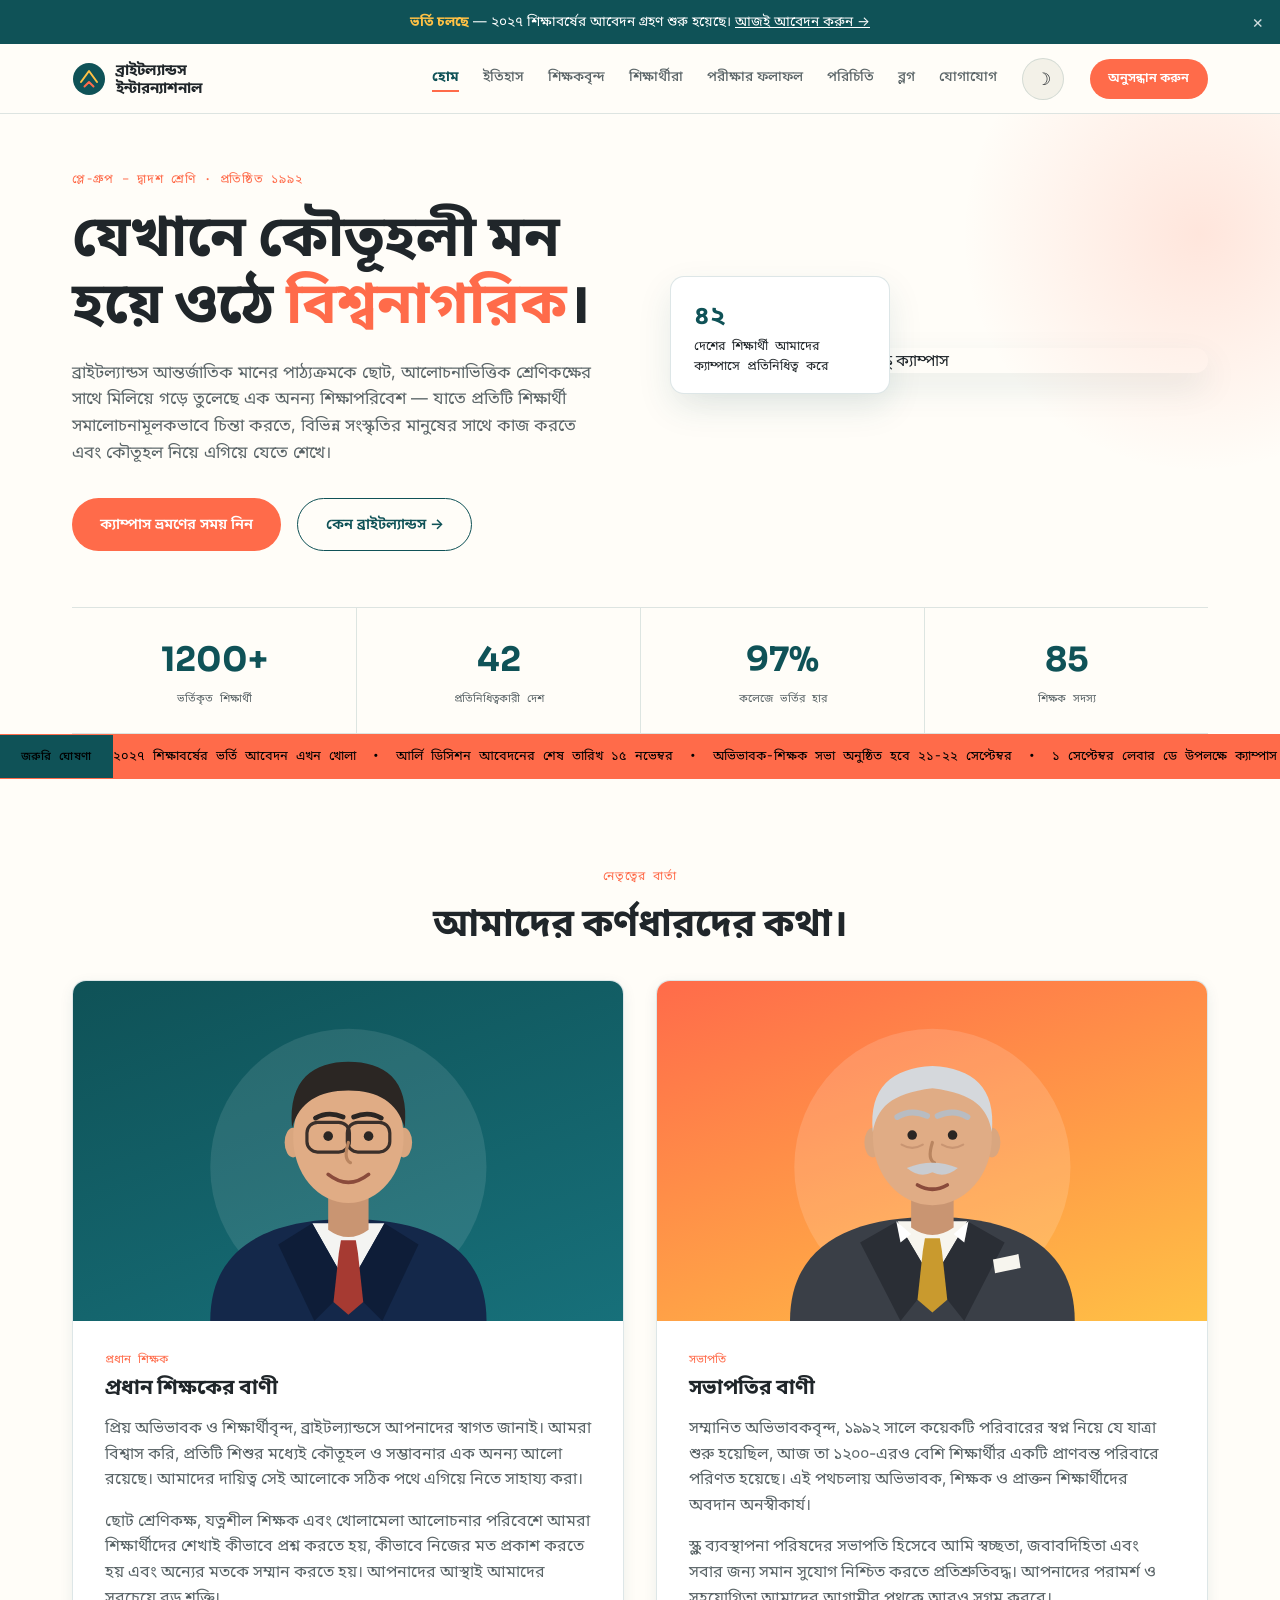
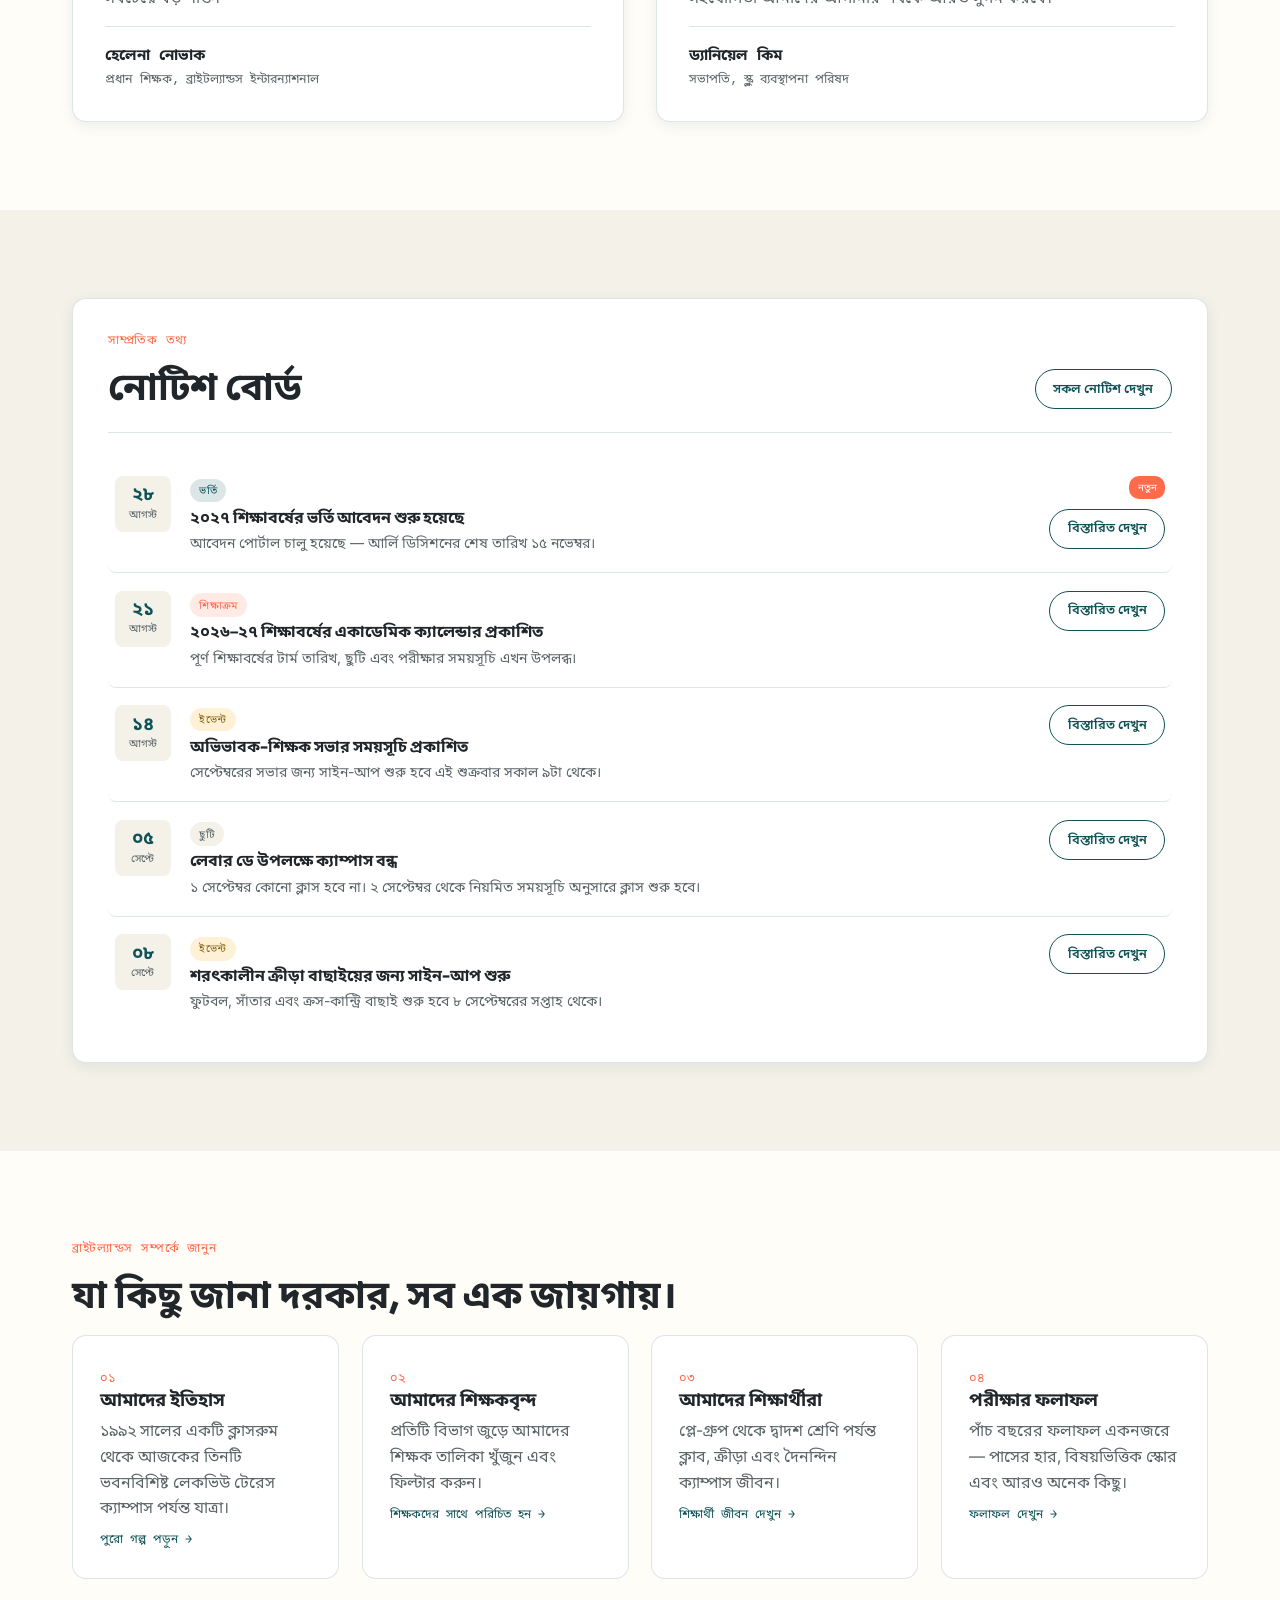
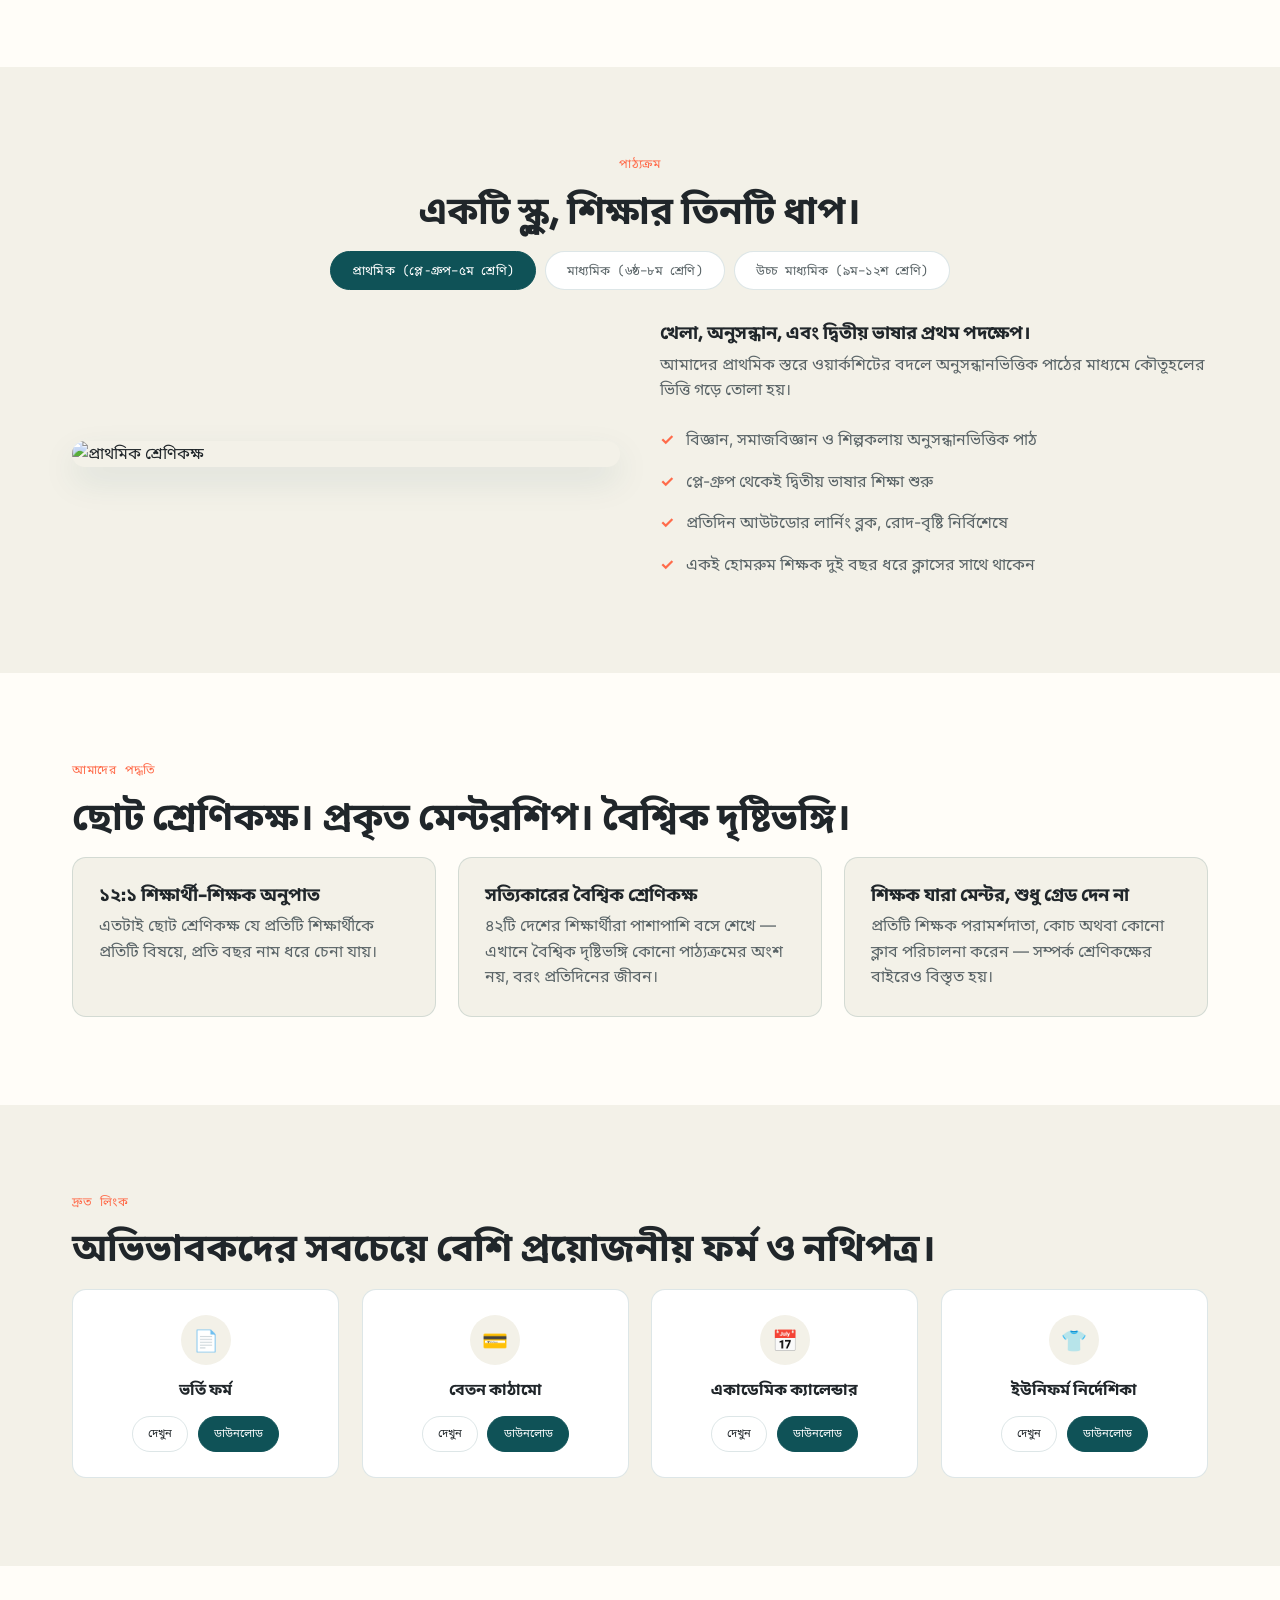
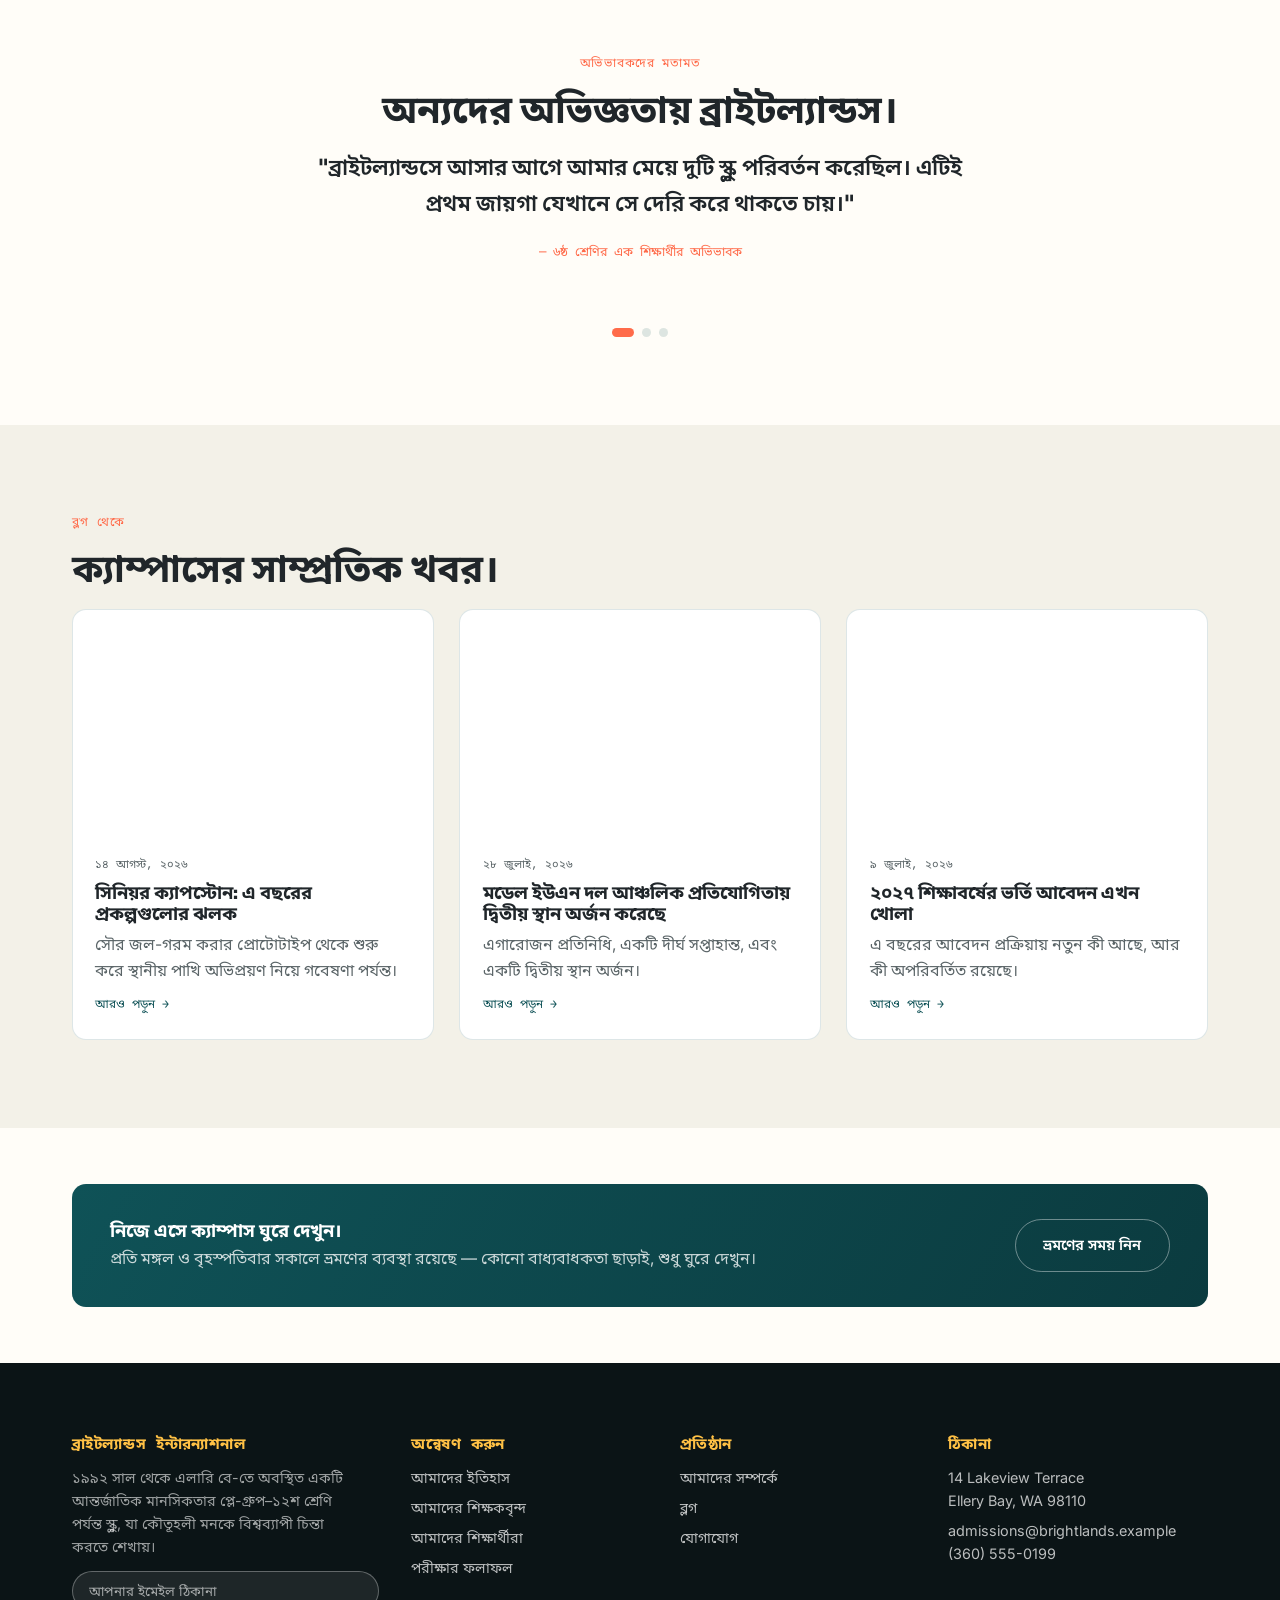
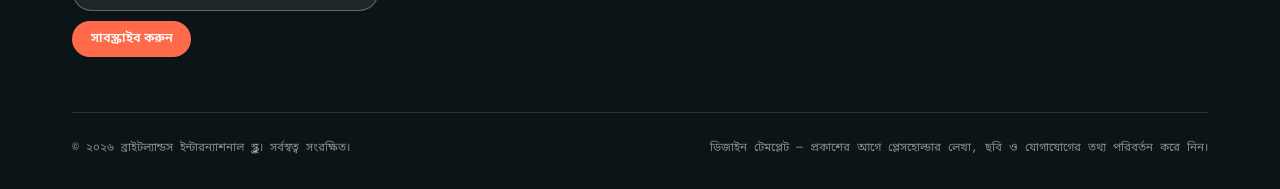
==== commit a122b04f: "up" ====
--- a/index.html
+++ b/index.html
@@ -69,7 +69,7 @@
           </div>
         </div>
         <div class="hero-media reveal in-view">
-          <img src="https://picsum.photos/id/1062/800/620" alt="ব্রাইটল্যান্ডস ইন্টারন্যাশনাল স্কুল ক্যাম্পাস">
+          <img src="https://encrypted-tbn0.gstatic.com/images?q=tbn:ANd9GcSAMr_uZvetCSv9INnPSyxncSfxoQifOdWIx5_9KSjF_A&s=10" alt="ব্রাইটল্যান্ডস ইন্টারন্যাশনাল স্কুল ক্যাম্পাস">
           <div class="hero-float-card">
             <strong>৪২</strong>
             দেশের শিক্ষার্থী আমাদের ক্যাম্পাসে প্রতিনিধিত্ব করে
@@ -104,6 +104,98 @@
         </div>
       </div>
     </section>
+
+        <!-- LEADERSHIP MESSAGES -->
+  <section class="section">
+    <div class="wrap">
+      <span class="eyebrow center">নেতৃত্বের বার্তা</span>
+      <h2 class="center">আমাদের কর্ণধারদের কথা।</h2>
+      <div class="message-grid reveal">
+
+        <!-- বাম কার্ড: প্রধান শিক্ষক -->
+        <div class="message-card">
+          <div class="message-photo message-photo-teal">
+            <svg viewBox="0 0 300 320" xmlns="http://www.w3.org/2000/svg" role="img" aria-label="প্রধান শিক্ষকের ছবি">
+              <circle cx="150" cy="175" r="130" fill="rgba(255,255,255,0.10)"/>
+              <path d="M20 320 C20 250 75 224 150 224 C225 224 280 250 280 320 Z" fill="#14284A"/>
+              <path d="M116 228 L150 288 L184 228 Z" fill="#F4F4F2"/>
+              <path d="M116 228 L150 288 L118 320 L84 248 Z" fill="#0E1D38"/>
+              <path d="M184 228 L150 288 L182 320 L216 248 Z" fill="#0E1D38"/>
+              <path d="M143 244 L157 244 L159 256 L141 256 Z" fill="#A63A32"/>
+              <path d="M141 256 L159 256 L164 302 L150 314 L136 302 Z" fill="#A63A32"/>
+              <path d="M131 190 L169 190 L169 234 Q150 248 131 234 Z" fill="#C99572"/>
+              <ellipse cx="98" cy="152" rx="8" ry="14" fill="#D9A67F"/>
+              <ellipse cx="202" cy="152" rx="8" ry="14" fill="#D9A67F"/>
+              <ellipse cx="150" cy="147" rx="52" ry="62" fill="#E0AC85"/>
+              <path d="M97 138 C93 92 118 76 150 76 C183 76 208 92 203 138 C196 114 178 103 150 103 C122 103 104 114 97 138 Z" fill="#2B2623"/>
+              <path d="M119 129 Q131 122 145 128" stroke="#2B2623" stroke-width="4.5" fill="none" stroke-linecap="round"/>
+              <path d="M155 128 Q169 122 181 129" stroke="#2B2623" stroke-width="4.5" fill="none" stroke-linecap="round"/>
+              <circle cx="131" cy="146" r="4.5" fill="#2B2623"/>
+              <circle cx="169" cy="146" r="4.5" fill="#2B2623"/>
+              <rect x="111" y="133" width="40" height="28" rx="10" fill="none" stroke="#3A2F2A" stroke-width="3"/>
+              <rect x="149" y="133" width="40" height="28" rx="10" fill="none" stroke="#3A2F2A" stroke-width="3"/>
+              <path d="M151 145 L149 145" stroke="#3A2F2A" stroke-width="3"/>
+              <path d="M150 152 Q145 168 152 171" stroke="#B98560" stroke-width="3" fill="none" stroke-linecap="round"/>
+              <path d="M131 182 Q150 197 169 182" stroke="#8A4B3B" stroke-width="3.5" fill="none" stroke-linecap="round"/>
+            </svg>
+          </div>
+          <div class="message-body">
+            <span class="message-role">প্রধান শিক্ষক</span>
+            <h3>প্রধান শিক্ষকের বাণী</h3>
+            <p>প্রিয় অভিভাবক ও শিক্ষার্থীবৃন্দ, ব্রাইটল্যান্ডসে আপনাদের স্বাগত জানাই। আমরা বিশ্বাস করি, প্রতিটি শিশুর মধ্যেই কৌতূহল ও সম্ভাবনার এক অনন্য আলো রয়েছে। আমাদের দায়িত্ব সেই আলোকে সঠিক পথে এগিয়ে নিতে সাহায্য করা।</p>
+            <p>ছোট শ্রেণিকক্ষ, যত্নশীল শিক্ষক এবং খোলামেলা আলোচনার পরিবেশে আমরা শিক্ষার্থীদের শেখাই কীভাবে প্রশ্ন করতে হয়, কীভাবে নিজের মত প্রকাশ করতে হয় এবং অন্যের মতকে সম্মান করতে হয়। আপনাদের আস্থাই আমাদের সবচেয়ে বড় শক্তি।</p>
+            <div class="message-sign">
+              <strong>হেলেনা নোভাক</strong>
+              প্রধান শিক্ষক, ব্রাইটল্যান্ডস ইন্টারন্যাশনাল
+            </div>
+          </div>
+        </div>
+
+        <!-- ডান কার্ড: সভাপতি -->
+        <div class="message-card">
+          <div class="message-photo message-photo-warm">
+            <svg viewBox="0 0 300 320" xmlns="http://www.w3.org/2000/svg" role="img" aria-label="সভাপতির ছবি">
+              <circle cx="150" cy="175" r="130" fill="rgba(255,255,255,0.14)"/>
+              <path d="M16 320 C16 248 74 222 150 222 C226 222 284 248 284 320 Z" fill="#3A3F47"/>
+              <path d="M117 226 L150 282 L183 226 Z" fill="#F7F5EE"/>
+              <path d="M117 226 L150 282 L120 320 L82 246 Z" fill="#2A2E35"/>
+              <path d="M183 226 L150 282 L180 320 L218 246 Z" fill="#2A2E35"/>
+              <path d="M116 226 L130 238 L120 246 Z" fill="#FFFFFF"/>
+              <path d="M184 226 L170 238 L180 246 Z" fill="#FFFFFF"/>
+              <path d="M143 242 L157 242 L159 254 L141 254 Z" fill="#C99A2E"/>
+              <path d="M141 254 L159 254 L164 300 L150 312 L136 300 Z" fill="#C99A2E"/>
+              <path d="M207 262 L231 257 L233 270 L209 275 Z" fill="#F7F5EE"/>
+              <path d="M130 190 L170 190 L170 232 Q150 246 130 232 Z" fill="#C99572"/>
+              <ellipse cx="94" cy="152" rx="8" ry="14" fill="#D9A67F"/>
+              <ellipse cx="206" cy="152" rx="8" ry="14" fill="#D9A67F"/>
+              <ellipse cx="150" cy="147" rx="56" ry="64" fill="#E0AC85"/>
+              <path d="M94 142 C90 100 112 82 150 80 C188 82 210 100 206 142 C202 120 190 106 150 101 C110 106 98 120 94 142 Z" fill="#D5D8DC"/>
+              <path d="M117 128 Q130 120 145 127" stroke="#B8BCC2" stroke-width="5.5" fill="none" stroke-linecap="round"/>
+              <path d="M155 127 Q170 120 183 128" stroke="#B8BCC2" stroke-width="5.5" fill="none" stroke-linecap="round"/>
+              <circle cx="131" cy="145" r="4.5" fill="#2B2623"/>
+              <circle cx="169" cy="145" r="4.5" fill="#2B2623"/>
+              <path d="M121 154 Q131 160 141 154" stroke="#C99572" stroke-width="2" fill="none" stroke-linecap="round"/>
+              <path d="M159 154 Q169 160 179 154" stroke="#C99572" stroke-width="2" fill="none" stroke-linecap="round"/>
+              <path d="M150 152 Q145 168 152 171" stroke="#B98560" stroke-width="3" fill="none" stroke-linecap="round"/>
+              <path d="M126 176 Q150 166 174 176 Q162 186 150 180 Q138 186 126 176 Z" fill="#C9CCD1"/>
+              <path d="M136 192 Q150 200 164 192" stroke="#8A4B3B" stroke-width="3.5" fill="none" stroke-linecap="round"/>
+            </svg>
+          </div>
+          <div class="message-body">
+            <span class="message-role">সভাপতি</span>
+            <h3>সভাপতির বাণী</h3>
+            <p>সম্মানিত অভিভাবকবৃন্দ, ১৯৯২ সালে কয়েকটি পরিবারের স্বপ্ন নিয়ে যে যাত্রা শুরু হয়েছিল, আজ তা ১২০০-এরও বেশি শিক্ষার্থীর একটি প্রাণবন্ত পরিবারে পরিণত হয়েছে। এই পথচলায় অভিভাবক, শিক্ষক ও প্রাক্তন শিক্ষার্থীদের অবদান অনস্বীকার্য।</p>
+            <p>স্কুল ব্যবস্থাপনা পরিষদের সভাপতি হিসেবে আমি স্বচ্ছতা, জবাবদিহিতা এবং সবার জন্য সমান সুযোগ নিশ্চিত করতে প্রতিশ্রুতিবদ্ধ। আপনাদের পরামর্শ ও সহযোগিতা আমাদের আগামীর পথকে আরও সুগম করবে।</p>
+            <div class="message-sign">
+              <strong>ড্যানিয়েল কিম</strong>
+              সভাপতি, স্কুল ব্যবস্থাপনা পরিষদ
+            </div>
+          </div>
+        </div>
+
+      </div>
+    </div>
+  </section>
 
     <!-- NOTICE BOARD -->
     <section class="section alt" id="notice-board">
--- a/style.css
+++ b/style.css
@@ -534,7 +534,7 @@
   display: flex;
   align-items: center;
   background: var(--coral);
-  color: #fff;
+  color: #000000;
   overflow: hidden;
 }
 
@@ -591,6 +591,31 @@
   .announcement-label {
     text-align: center;
   }
+}
+
+/* ---------- leadership messages (two cards, large portraits) ---------- */
+.message-grid{ display: grid; grid-template-columns: 1fr 1fr; gap: 2rem; margin-top: 2.2rem; }
+.message-card{
+  background: var(--surface); border: 1px solid var(--line); border-radius: var(--radius);
+  overflow: hidden; box-shadow: var(--shadow-sm); display: flex; flex-direction: column;
+}
+.message-photo{ height: 340px; display: flex; align-items: flex-end; justify-content: center; overflow: hidden; }
+.message-photo-teal{ background: linear-gradient(160deg, #0F5257, #17707A); }
+.message-photo-warm{ background: linear-gradient(160deg, #FF6B4A, #FFC145); }
+.message-photo svg{ height: 100%; width: auto; }
+.message-photo img{ width: 100%; height: 100%; object-fit: cover; object-position: top; }
+.message-body{ padding: 1.8rem 2rem 2rem; display: flex; flex-direction: column; flex: 1; }
+.message-role{ font-family: var(--font-mono); font-size: 0.72rem; text-transform: uppercase; color: var(--coral); display: block; margin-bottom: 0.4rem; }
+.message-body h3{ font-size: 1.3rem; margin: 0 0 1rem; }
+.message-body p{ margin-bottom: 1rem; }
+.message-sign{
+  margin-top: auto; padding-top: 1rem; border-top: 1px solid var(--line);
+  font-family: var(--font-mono); font-size: 0.78rem; color: var(--ink-soft);
+}
+.message-sign strong{ display: block; color: var(--ink); font-size: 0.95rem; margin-bottom: 0.1rem; }
+@media (max-width: 720px){
+  .message-grid{ grid-template-columns: 1fr; }
+  .message-photo{ height: 300px; }
 }
 
 /* ---------- notice board (home page) ---------- */
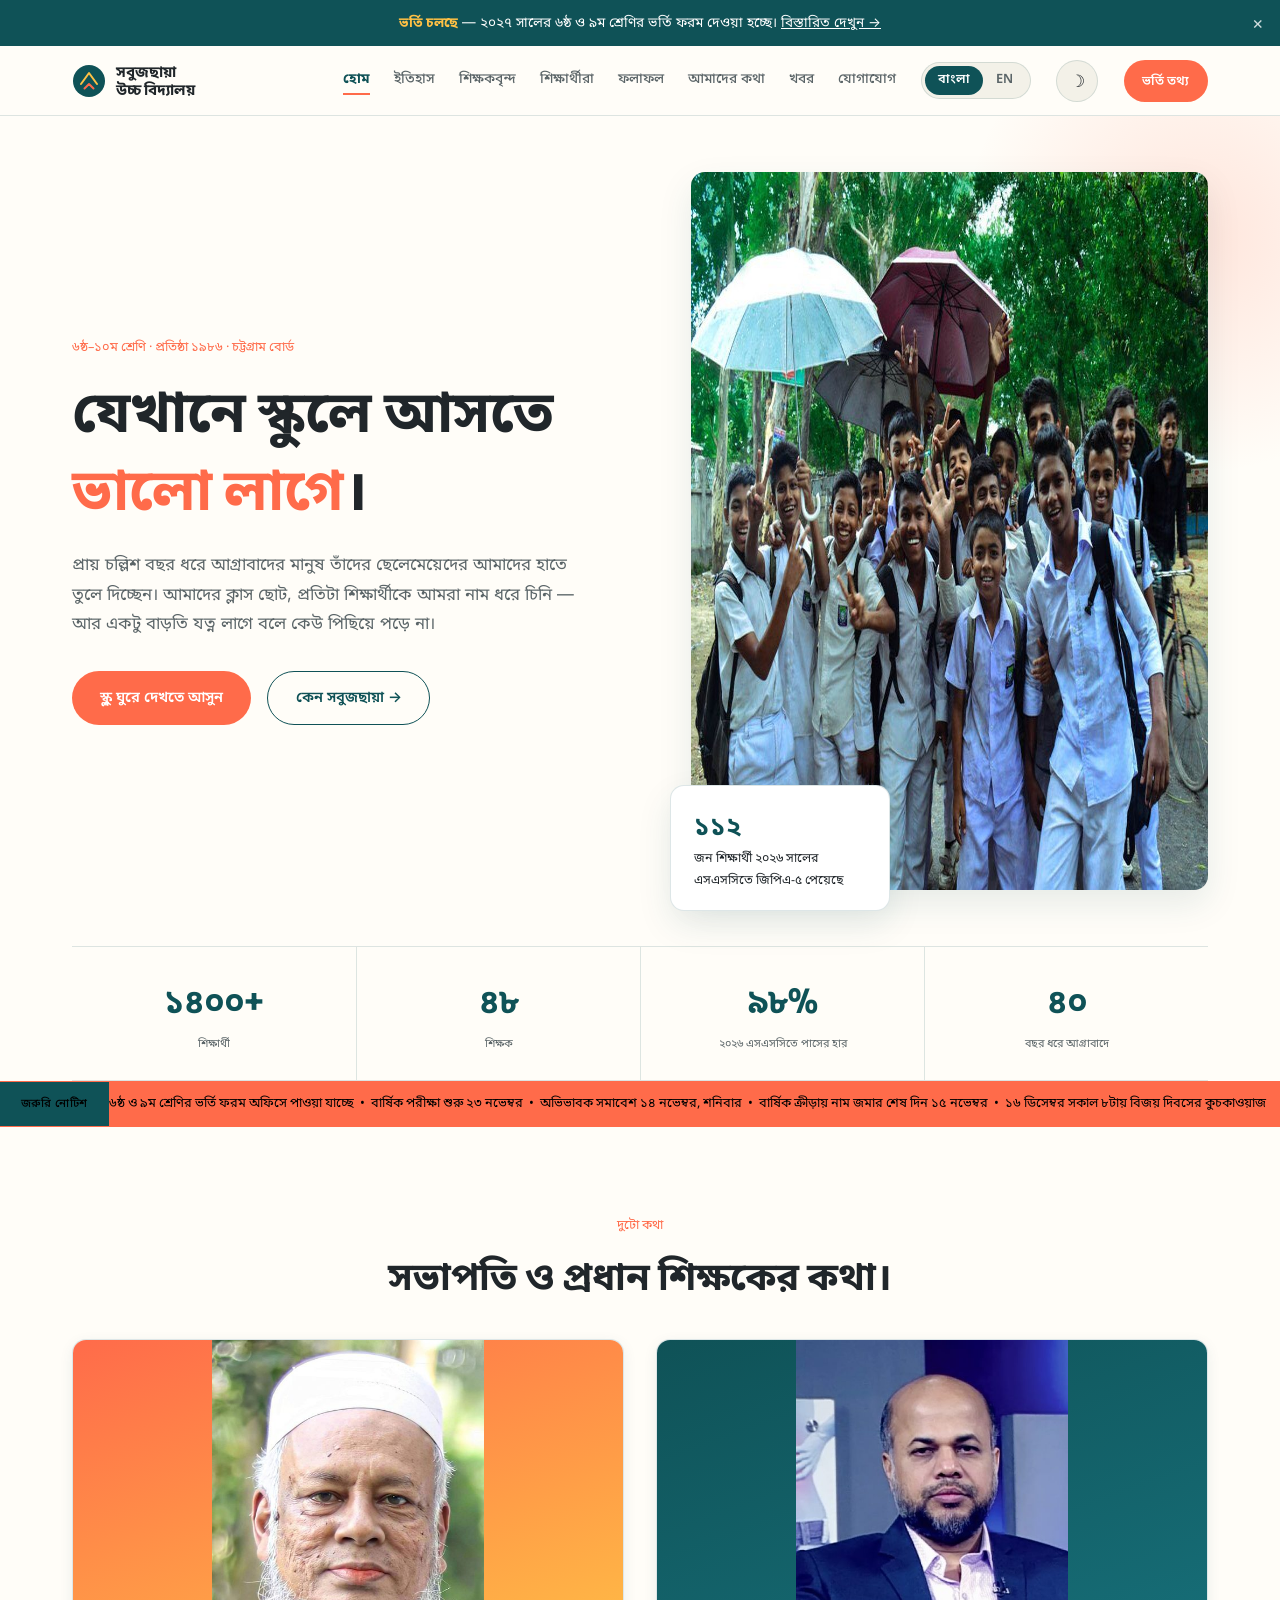
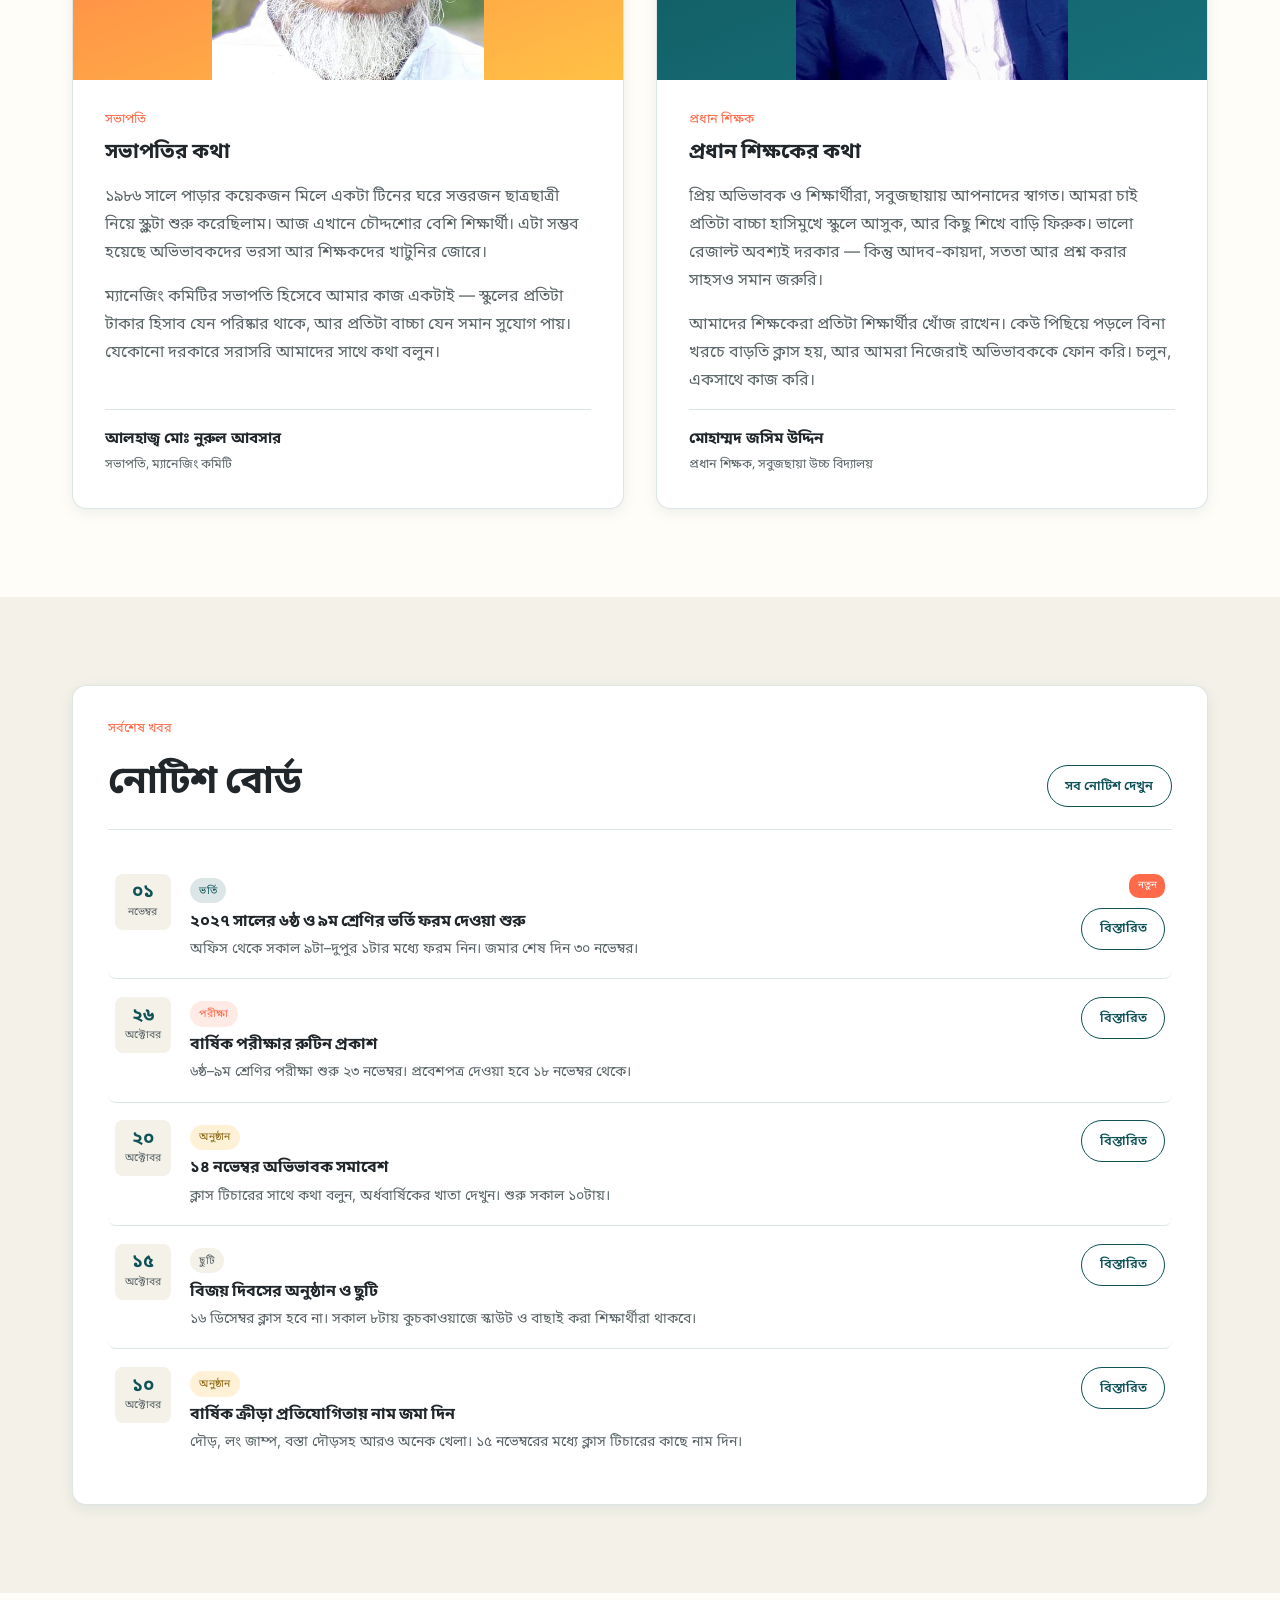
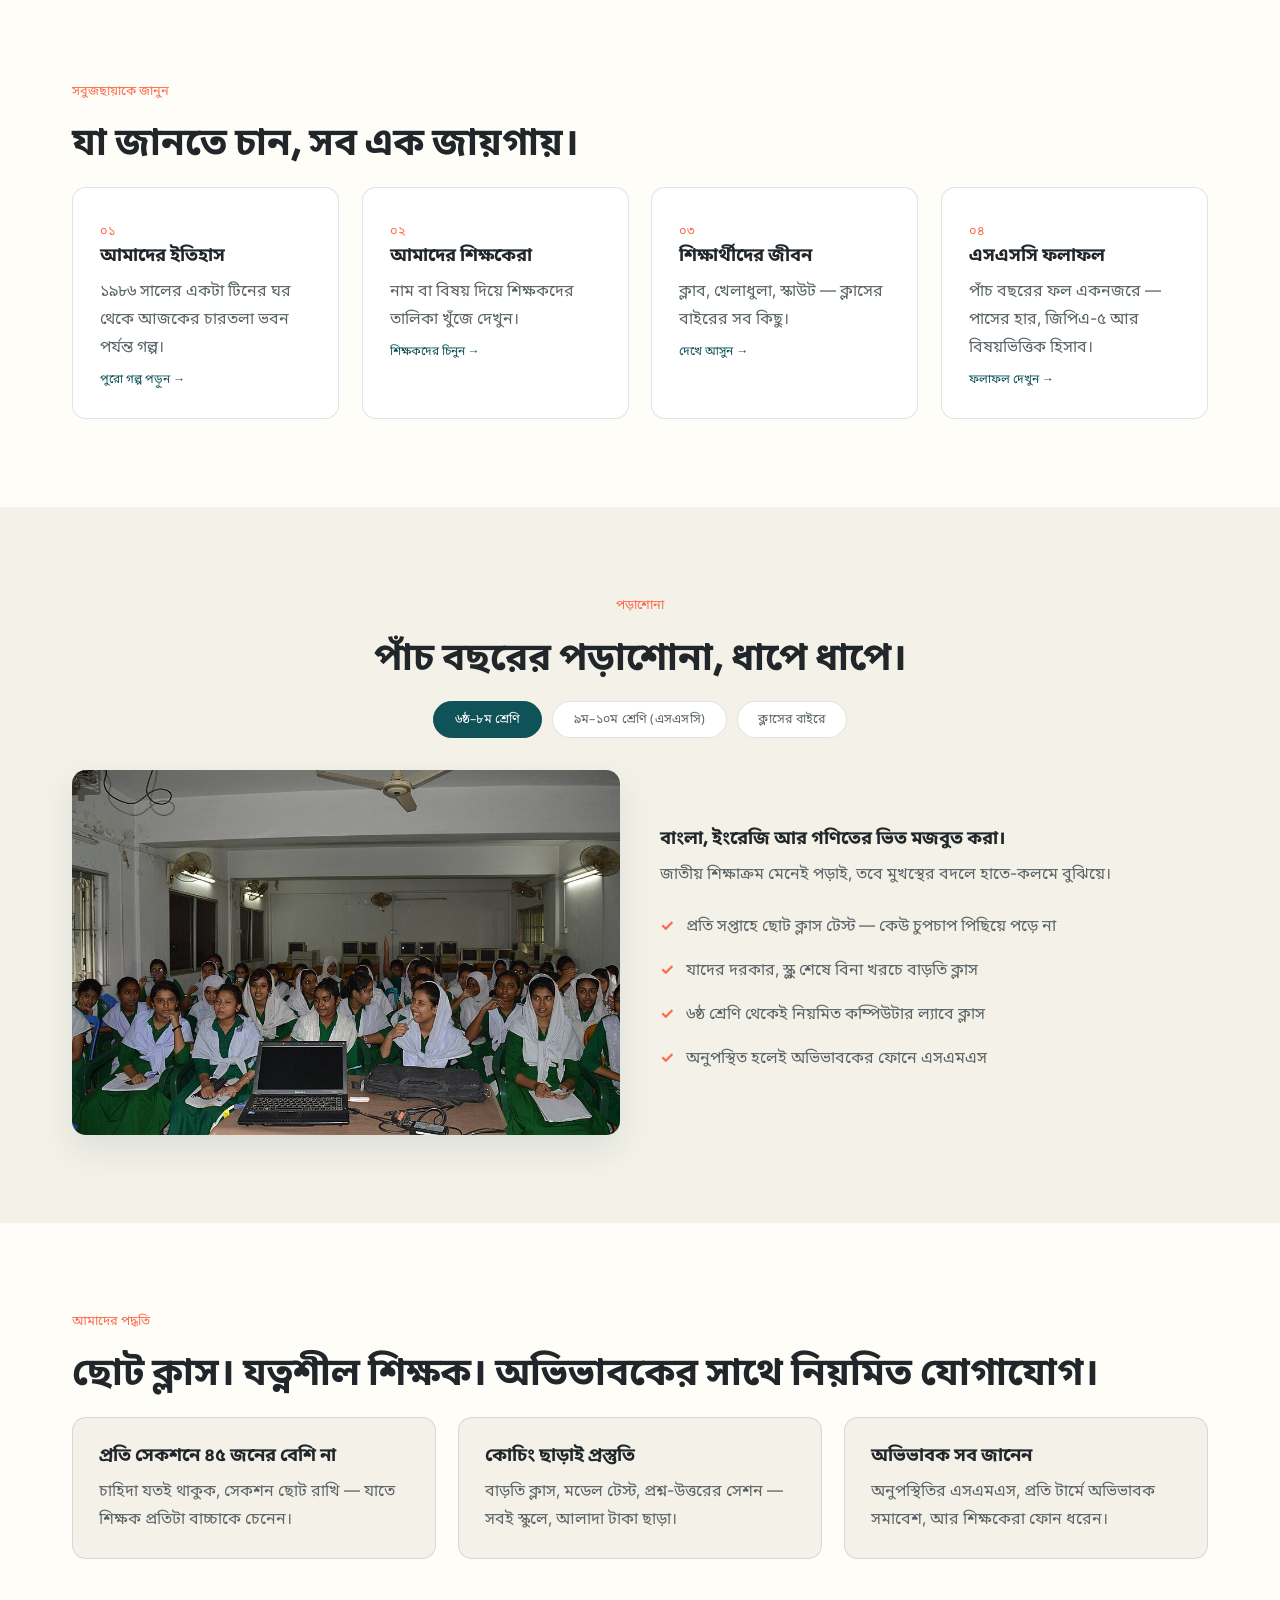
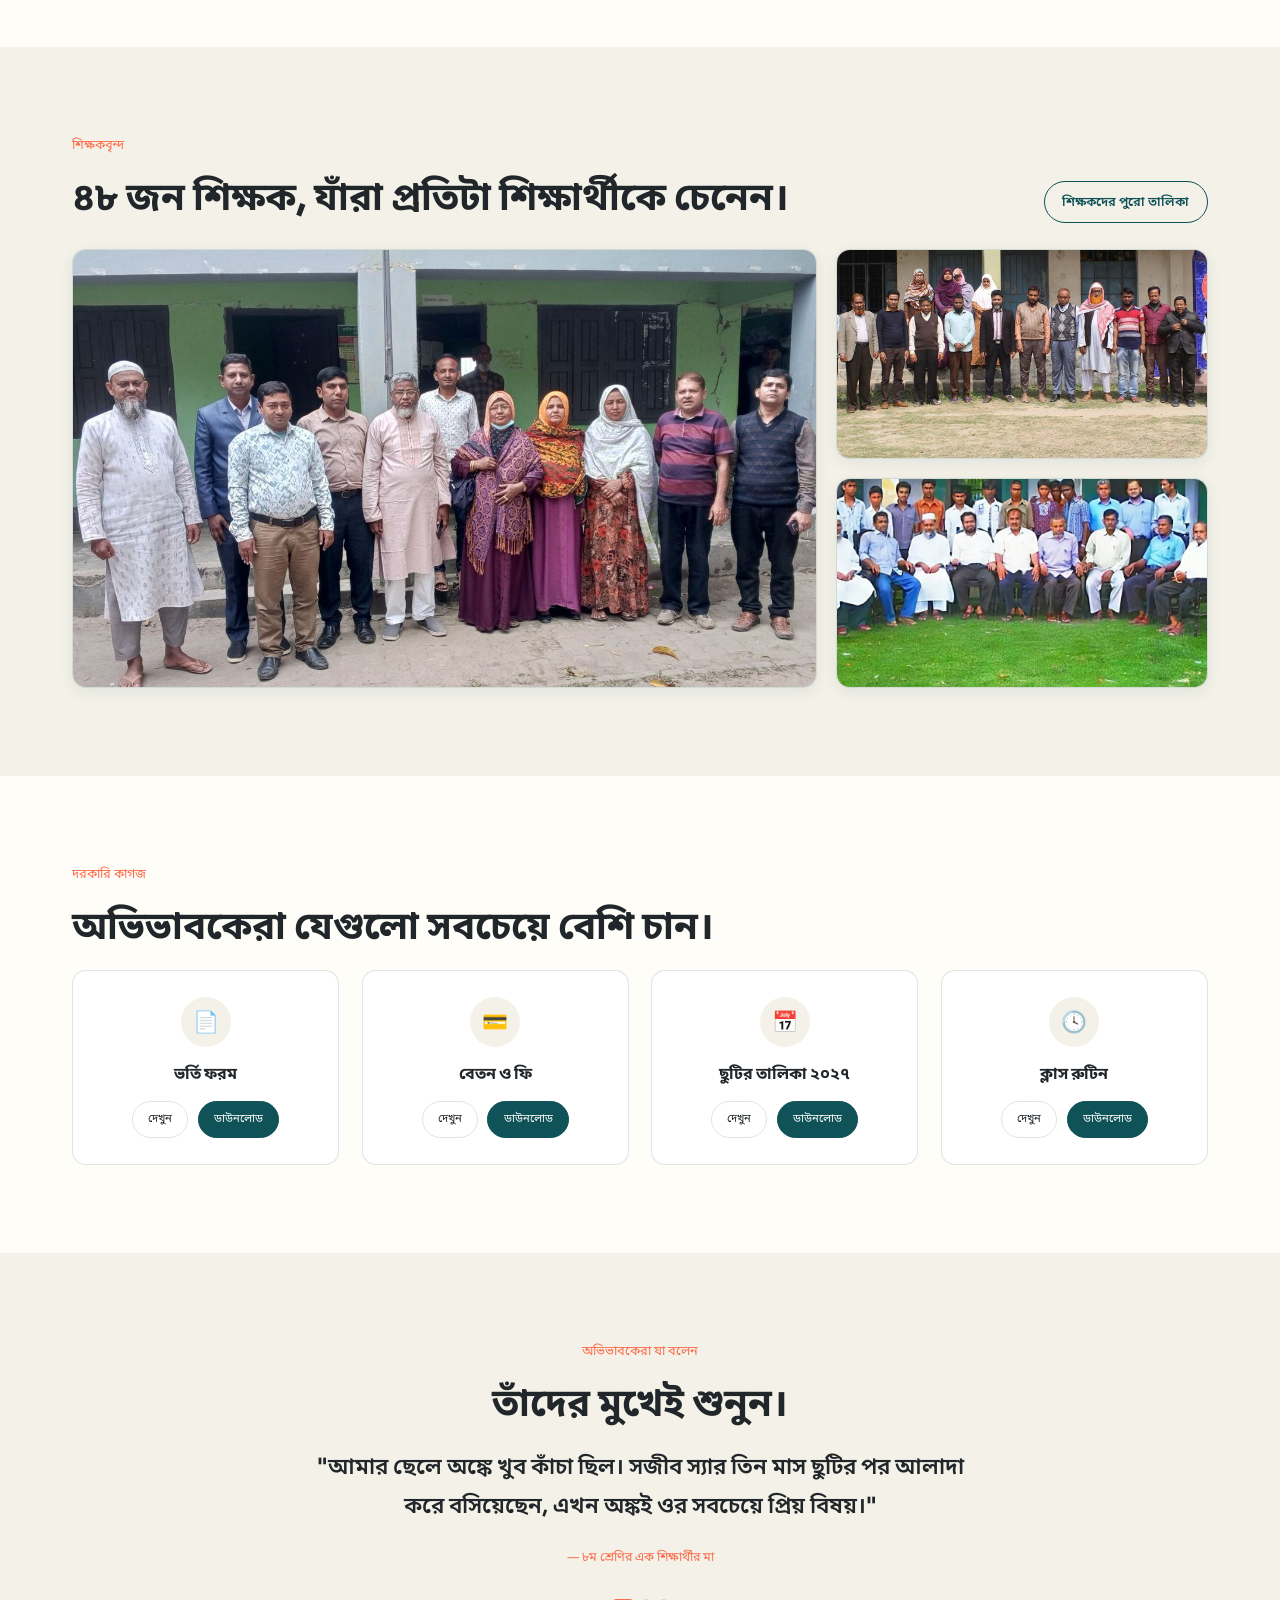
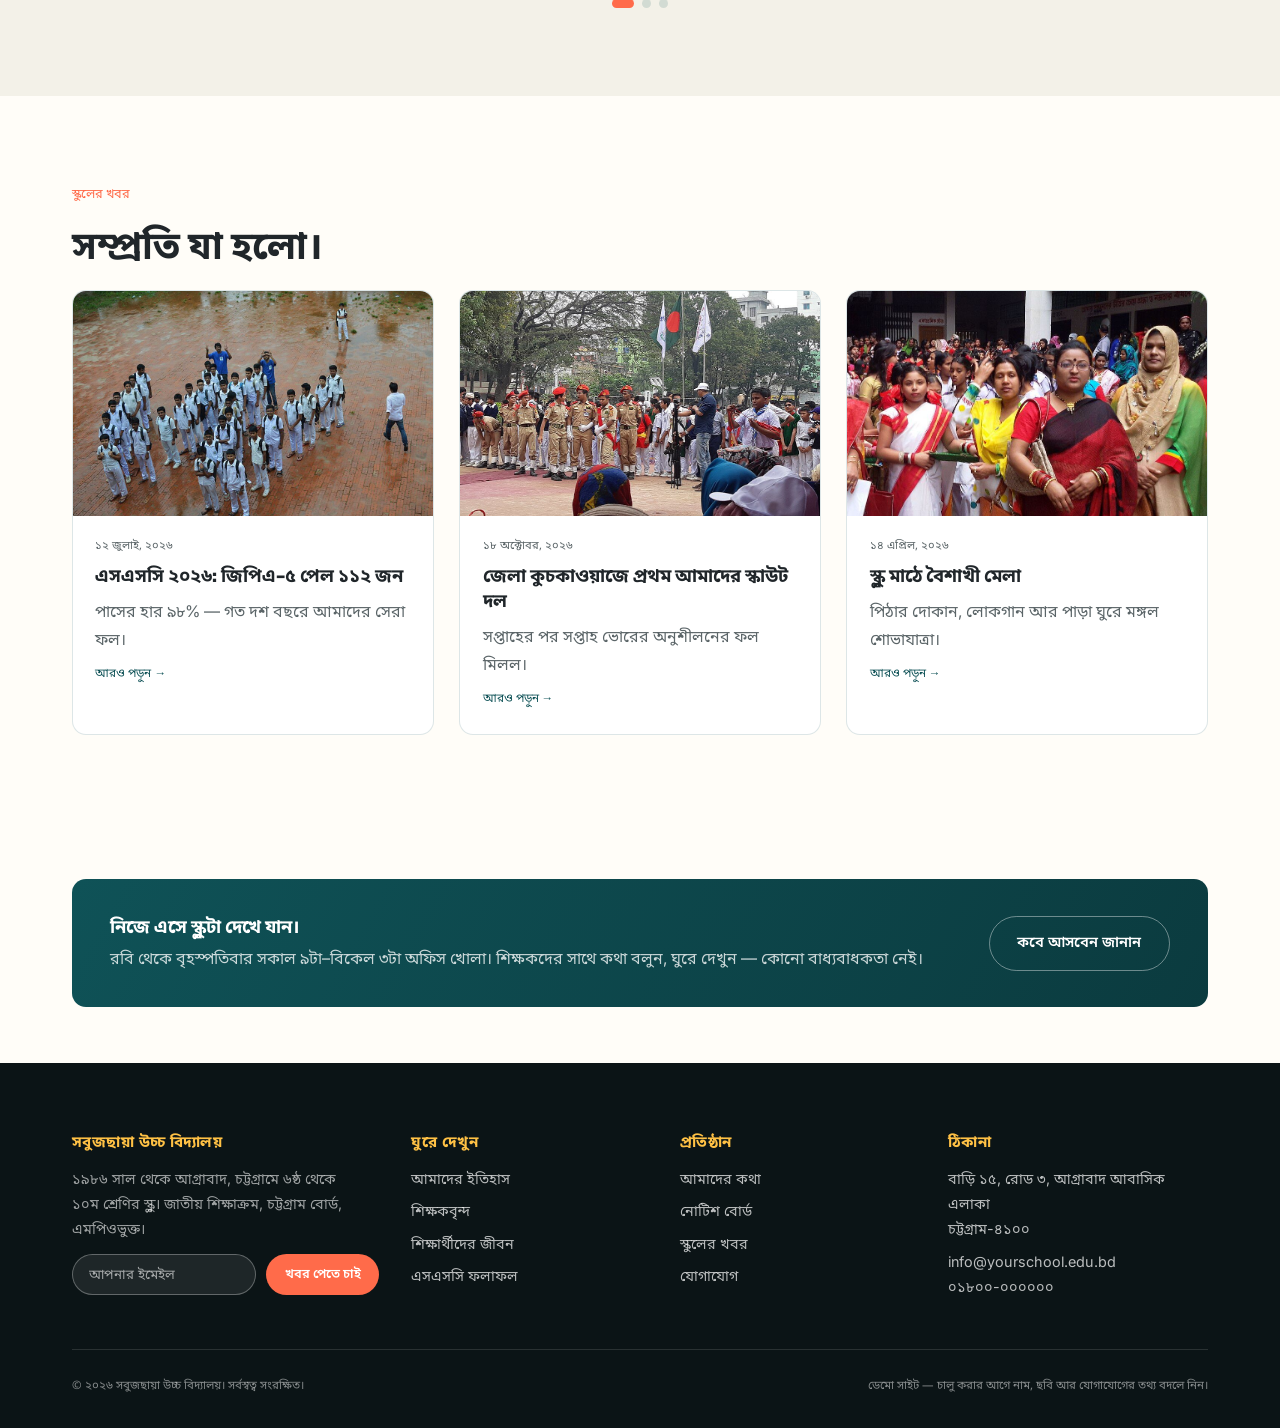
==== commit 4eef5dbe: "Localize demo for a Chattogram high school: Bengali default with English switcher - Rebrand as Sobuj" ====
--- a/index.html
+++ b/index.html
@@ -4,9 +4,11 @@
 <head>
   <meta charset="UTF-8">
   <meta name="viewport" content="width=device-width, initial-scale=1.0">
-  <title>ব্রাইটল্যান্ডস ইন্টারন্যাশনাল স্কুল — কৌতূহলী মন, বিশ্বনাগরিক</title>
+  <script>try{if(localStorage.getItem("site-lang")==="en"){document.documentElement.lang="en";document.documentElement.classList.add("lang-pending");}}catch(e){}</script>
+  <title data-en="Sobujchhaya High School — Agrabad, Chattogram">সবুজছায়া উচ্চ বিদ্যালয় — আগ্রাবাদ, চট্টগ্রাম</title>
   <script>(function () {try {var t = localStorage.getItem('bl-theme'); if (t === 'dark') document.documentElement.setAttribute('data-theme', 'dark');} catch (e) { } })();</script>
   <link rel="preconnect" href="https://fonts.googleapis.com">
+  <link rel="preconnect" href="https://fonts.gstatic.com" crossorigin>
   <link
     href="https://fonts.googleapis.com/css2?family=Sora:wght@600;700;800&family=Inter:wght@400;500;600&family=JetBrains+Mono:wght@500&family=Noto+Sans+Bengali:wght@400;500;600;700&display=swap"
     rel="stylesheet">
@@ -16,38 +18,42 @@
 <body>
 
   <div class="notice-bar">
-    <span><strong>ভর্তি চলছে</strong> — ২০২৭ শিক্ষাবর্ষের আবেদন গ্রহণ শুরু হয়েছে। <a href="contact.html"
-        style="text-decoration:underline;">আজই আবেদন করুন →</a></span>
-    <button class="notice-close" aria-label="বার্তা বন্ধ করুন">&times;</button>
+    <span data-en="&lt;strong&gt;Admissions open&lt;/strong&gt; — forms for Class 6 and Class 9 (2027 session) are now available. &lt;a href=&quot;notice-details.html#admission-2027&quot; style=&quot;text-decoration:underline;&quot;&gt;See details →&lt;/a&gt;"><strong>ভর্তি চলছে</strong> — ২০২৭ সালের ৬ষ্ঠ ও ৯ম শ্রেণির ভর্তি ফরম দেওয়া হচ্ছে। <a href="notice-details.html#admission-2027"
+        style="text-decoration:underline;">বিস্তারিত দেখুন →</a></span>
+    <button class="notice-close" aria-label="বার্তাটা বন্ধ করুন" data-en-aria-label="Close this message">&times;</button>
   </div>
 
   <header class="site-header">
     <div class="header-inner">
       <a href="index.html" class="brand">
-        <svg width="34" height="34" viewBox="0 0 34 34" fill="none" xmlns="http://www.w3.org/2000/svg">
+        <svg width="34" height="34" viewBox="0 0 34 34" fill="none" xmlns="http://www.w3.org/2000/svg" aria-hidden="true">
           <circle cx="17" cy="17" r="16" fill="#0F5257" />
           <path d="M9 20L17 9L25 20" stroke="#FFC145" stroke-width="2" stroke-linecap="round" stroke-linejoin="round" />
           <path d="M12.5 24.5L17 20L21.5 24.5" stroke="#FF6B4A" stroke-width="2" stroke-linecap="round"
             stroke-linejoin="round" />
         </svg>
-        <span class="brand-name">ব্রাইটল্যান্ডস<br>ইন্টারন্যাশনাল</span>
+        <span class="brand-name" data-en="Sobujchhaya&lt;br&gt;High School">সবুজছায়া<br>উচ্চ বিদ্যালয়</span>
       </a>
-      <button class="nav-toggle" aria-label="মেনু খুলুন/বন্ধ করুন"><span></span></button>
+      <button class="nav-toggle" aria-label="মেনু খুলুন/বন্ধ করুন" data-en-aria-label="Open/close menu"><span></span></button>
       <nav class="main-nav">
-        <a href="index.html" class="active">হোম</a>
-        <a href="history.html">ইতিহাস</a>
-        <a href="teachers.html">শিক্ষকবৃন্দ</a>
-        <a href="students.html">শিক্ষার্থীরা</a>
-        <a href="results.html">পরীক্ষার ফলাফল</a>
-        <a href="about.html">পরিচিতি</a>
-        <a href="blog.html">ব্লগ</a>
-        <a href="contact.html">যোগাযোগ</a>
+        <a href="index.html" class="active" data-en="Home">হোম</a>
+        <a href="history.html" data-en="History">ইতিহাস</a>
+        <a href="teachers.html" data-en="Teachers">শিক্ষকবৃন্দ</a>
+        <a href="students.html" data-en="Students">শিক্ষার্থীরা</a>
+        <a href="results.html" data-en="Results">ফলাফল</a>
+        <a href="about.html" data-en="About">আমাদের কথা</a>
+        <a href="blog.html" data-en="News">খবর</a>
+        <a href="contact.html" data-en="Contact">যোগাযোগ</a>
       </nav>
-      <button class="theme-toggle" aria-label="ডার্ক মোড টগল করুন">
+      <div class="lang-switch" role="group" aria-label="ভাষা বেছে নিন" data-en-aria-label="Choose language">
+        <button type="button" data-lang="bn" lang="bn" aria-pressed="true">বাংলা</button>
+        <button type="button" data-lang="en" lang="en" aria-pressed="false">EN</button>
+      </div>
+      <button class="theme-toggle" aria-label="ডার্ক মোড চালু/বন্ধ" data-en-aria-label="Toggle dark mode">
         <span class="icon-light">&#9789;</span>
         <span class="icon-dark">&#9728;</span>
       </button>
-      <a href="contact.html" class="btn btn-primary btn-sm">অনুসন্ধান করুন</a>
+      <a href="contact.html" class="btn btn-primary btn-sm header-cta" data-en="Admissions">ভর্তি তথ্য</a>
     </div>
   </header>
 
@@ -58,33 +64,30 @@
       <div class="hero-blob"></div>
       <div class="wrap hero-grid">
         <div class="reveal in-view">
-          <span class="eyebrow">প্লে-গ্রুপ – দ্বাদশ শ্রেণি &middot; প্রতিষ্ঠিত ১৯৯২</span>
-          <h1>যেখানে কৌতূহলী মন হয়ে ওঠে <em>বিশ্বনাগরিক</em>।</h1>
-          <p class="hero-copy">ব্রাইটল্যান্ডস আন্তর্জাতিক মানের পাঠ্যক্রমকে ছোট, আলোচনাভিত্তিক শ্রেণিকক্ষের সাথে মিলিয়ে
-            গড়ে তুলেছে এক অনন্য শিক্ষাপরিবেশ — যাতে প্রতিটি শিক্ষার্থী সমালোচনামূলকভাবে চিন্তা করতে, বিভিন্ন সংস্কৃতির
-            মানুষের সাথে কাজ করতে এবং কৌতূহল নিয়ে এগিয়ে যেতে শেখে।</p>
+          <span class="eyebrow" data-en="Class 6–10 &amp;middot; Since 1986 &amp;middot; Chattogram Board">৬ষ্ঠ–১০ম শ্রেণি &middot; প্রতিষ্ঠা ১৯৮৬ &middot; চট্টগ্রাম বোর্ড</span>
+          <h1 data-en="Where children learn to &lt;em&gt;love&lt;/em&gt; school.">যেখানে স্কুলে আসতে <em>ভালো লাগে</em>।</h1>
+          <p class="hero-copy" data-en="For almost forty years, Agrabad families have trusted us with their children. We keep classes small, know every student by name, and make sure no one is left behind just because they need a little extra help.">প্রায় চল্লিশ বছর ধরে আগ্রাবাদের মানুষ তাঁদের ছেলেমেয়েদের আমাদের হাতে তুলে দিচ্ছেন। আমাদের ক্লাস ছোট, প্রতিটা শিক্ষার্থীকে আমরা নাম ধরে চিনি — আর একটু বাড়তি যত্ন লাগে বলে কেউ পিছিয়ে পড়ে না।</p>
           <div class="hero-actions">
-            <a href="contact.html" class="btn btn-primary">ক্যাম্পাস ভ্রমণের সময় নিন</a>
-            <a href="about.html" class="btn btn-ghost">কেন ব্রাইটল্যান্ডস →</a>
+            <a href="contact.html" class="btn btn-primary" data-en="Visit the school">স্কুল ঘুরে দেখতে আসুন</a>
+            <a href="about.html" class="btn btn-ghost" data-en="Why Sobujchhaya →">কেন সবুজছায়া →</a>
           </div>
         </div>
         <div class="hero-media reveal in-view">
-          <img src="https://encrypted-tbn0.gstatic.com/images?q=tbn:ANd9GcSAMr_uZvetCSv9INnPSyxncSfxoQifOdWIx5_9KSjF_A&s=10" alt="ব্রাইটল্যান্ডস ইন্টারন্যাশনাল স্কুল ক্যাম্পাস">
+          <img src="images/hero.jpg" alt="ছাতা হাতে হাসিমুখে স্কুলের ছাত্ররা" data-en-alt="Smiling students with umbrellas on their way to school" width="960" height="718">
           <div class="hero-float-card">
-            <strong>৪২</strong>
-            দেশের শিক্ষার্থী আমাদের ক্যাম্পাসে প্রতিনিধিত্ব করে
+            <strong data-en="112">১১২</strong>
+            <span data-en="students got GPA-5 in SSC 2026">জন শিক্ষার্থী ২০২৬ সালের এসএসসিতে জিপিএ-৫ পেয়েছে</span>
           </div>
         </div>
       </div>
       <div class="wrap">
         <div class="stats-bar">
-          <div class="stat"><span class="stat-num" data-count="1200" data-suffix="+">0</span><span
-              class="stat-label">ভর্তিকৃত শিক্ষার্থী</span></div>
-          <div class="stat"><span class="stat-num" data-count="42">0</span><span class="stat-label">প্রতিনিধিত্বকারী
-              দেশ</span></div>
-          <div class="stat"><span class="stat-num" data-count="97" data-suffix="%">0</span><span
-              class="stat-label">কলেজে ভর্তির হার</span></div>
-          <div class="stat"><span class="stat-num" data-count="85">0</span><span class="stat-label">শিক্ষক সদস্য</span>
+          <div class="stat"><span class="stat-num" data-count="1400" data-suffix="+">০</span><span
+              class="stat-label" data-en="Students">শিক্ষার্থী</span></div>
+          <div class="stat"><span class="stat-num" data-count="48">০</span><span class="stat-label" data-en="Teachers">শিক্ষক</span></div>
+          <div class="stat"><span class="stat-num" data-count="98" data-suffix="%">০</span><span
+              class="stat-label" data-en="SSC pass rate, 2026">২০২৬ এসএসসিতে পাসের হার</span></div>
+          <div class="stat"><span class="stat-num" data-count="40">০</span><span class="stat-label" data-en="Years in Agrabad">বছর ধরে আগ্রাবাদে</span>
           </div>
         </div>
       </div>
@@ -92,110 +95,57 @@
 
     <!-- URGENT ANNOUNCEMENT TICKER -->
     <section class="announcement-bar">
-      <span class="announcement-label">জরুরি ঘোষণা</span>
+      <span class="announcement-label" data-en="Notice">জরুরি নোটিশ</span>
       <div class="marquee">
         <div class="marquee-track">
-          <span>২০২৭ শিক্ষাবর্ষের ভর্তি আবেদন এখন খোলা &nbsp;•&nbsp; আর্লি ডিসিশন আবেদনের শেষ তারিখ ১৫ নভেম্বর
-            &nbsp;•&nbsp; অভিভাবক-শিক্ষক সভা অনুষ্ঠিত হবে ২১-২২ সেপ্টেম্বর &nbsp;•&nbsp; ১ সেপ্টেম্বর লেবার ডে উপলক্ষে
-            ক্যাম্পাস বন্ধ থাকবে &nbsp;•&nbsp; শরৎকালীন ক্রীড়া বাছাই শুরু হচ্ছে ৮ সেপ্টেম্বর থেকে</span>
-          <span aria-hidden="true">২০২৭ শিক্ষাবর্ষের ভর্তি আবেদন এখন খোলা &nbsp;•&nbsp; আর্লি ডিসিশন আবেদনের শেষ তারিখ
-            ১৫ নভেম্বর &nbsp;•&nbsp; অভিভাবক-শিক্ষক সভা অনুষ্ঠিত হবে ২১-২২ সেপ্টেম্বর &nbsp;•&nbsp; ১ সেপ্টেম্বর লেবার
-            ডে উপলক্ষে ক্যাম্পাস বন্ধ থাকবে &nbsp;•&nbsp; শরৎকালীন ক্রীড়া বাছাই শুরু হচ্ছে ৮ সেপ্টেম্বর থেকে</span>
-        </div>
-      </div>
-    </section>
-
-        <!-- LEADERSHIP MESSAGES -->
-  <section class="section">
-    <div class="wrap">
-      <span class="eyebrow center">নেতৃত্বের বার্তা</span>
-      <h2 class="center">আমাদের কর্ণধারদের কথা।</h2>
-      <div class="message-grid reveal">
-
-        <!-- বাম কার্ড: প্রধান শিক্ষক -->
-        <div class="message-card">
-          <div class="message-photo message-photo-teal">
-            <svg viewBox="0 0 300 320" xmlns="http://www.w3.org/2000/svg" role="img" aria-label="প্রধান শিক্ষকের ছবি">
-              <circle cx="150" cy="175" r="130" fill="rgba(255,255,255,0.10)"/>
-              <path d="M20 320 C20 250 75 224 150 224 C225 224 280 250 280 320 Z" fill="#14284A"/>
-              <path d="M116 228 L150 288 L184 228 Z" fill="#F4F4F2"/>
-              <path d="M116 228 L150 288 L118 320 L84 248 Z" fill="#0E1D38"/>
-              <path d="M184 228 L150 288 L182 320 L216 248 Z" fill="#0E1D38"/>
-              <path d="M143 244 L157 244 L159 256 L141 256 Z" fill="#A63A32"/>
-              <path d="M141 256 L159 256 L164 302 L150 314 L136 302 Z" fill="#A63A32"/>
-              <path d="M131 190 L169 190 L169 234 Q150 248 131 234 Z" fill="#C99572"/>
-              <ellipse cx="98" cy="152" rx="8" ry="14" fill="#D9A67F"/>
-              <ellipse cx="202" cy="152" rx="8" ry="14" fill="#D9A67F"/>
-              <ellipse cx="150" cy="147" rx="52" ry="62" fill="#E0AC85"/>
-              <path d="M97 138 C93 92 118 76 150 76 C183 76 208 92 203 138 C196 114 178 103 150 103 C122 103 104 114 97 138 Z" fill="#2B2623"/>
-              <path d="M119 129 Q131 122 145 128" stroke="#2B2623" stroke-width="4.5" fill="none" stroke-linecap="round"/>
-              <path d="M155 128 Q169 122 181 129" stroke="#2B2623" stroke-width="4.5" fill="none" stroke-linecap="round"/>
-              <circle cx="131" cy="146" r="4.5" fill="#2B2623"/>
-              <circle cx="169" cy="146" r="4.5" fill="#2B2623"/>
-              <rect x="111" y="133" width="40" height="28" rx="10" fill="none" stroke="#3A2F2A" stroke-width="3"/>
-              <rect x="149" y="133" width="40" height="28" rx="10" fill="none" stroke="#3A2F2A" stroke-width="3"/>
-              <path d="M151 145 L149 145" stroke="#3A2F2A" stroke-width="3"/>
-              <path d="M150 152 Q145 168 152 171" stroke="#B98560" stroke-width="3" fill="none" stroke-linecap="round"/>
-              <path d="M131 182 Q150 197 169 182" stroke="#8A4B3B" stroke-width="3.5" fill="none" stroke-linecap="round"/>
-            </svg>
-          </div>
-          <div class="message-body">
-            <span class="message-role">প্রধান শিক্ষক</span>
-            <h3>প্রধান শিক্ষকের বাণী</h3>
-            <p>প্রিয় অভিভাবক ও শিক্ষার্থীবৃন্দ, ব্রাইটল্যান্ডসে আপনাদের স্বাগত জানাই। আমরা বিশ্বাস করি, প্রতিটি শিশুর মধ্যেই কৌতূহল ও সম্ভাবনার এক অনন্য আলো রয়েছে। আমাদের দায়িত্ব সেই আলোকে সঠিক পথে এগিয়ে নিতে সাহায্য করা।</p>
-            <p>ছোট শ্রেণিকক্ষ, যত্নশীল শিক্ষক এবং খোলামেলা আলোচনার পরিবেশে আমরা শিক্ষার্থীদের শেখাই কীভাবে প্রশ্ন করতে হয়, কীভাবে নিজের মত প্রকাশ করতে হয় এবং অন্যের মতকে সম্মান করতে হয়। আপনাদের আস্থাই আমাদের সবচেয়ে বড় শক্তি।</p>
-            <div class="message-sign">
-              <strong>হেলেনা নোভাক</strong>
-              প্রধান শিক্ষক, ব্রাইটল্যান্ডস ইন্টারন্যাশনাল
-            </div>
-          </div>
-        </div>
-
-        <!-- ডান কার্ড: সভাপতি -->
-        <div class="message-card">
-          <div class="message-photo message-photo-warm">
-            <svg viewBox="0 0 300 320" xmlns="http://www.w3.org/2000/svg" role="img" aria-label="সভাপতির ছবি">
-              <circle cx="150" cy="175" r="130" fill="rgba(255,255,255,0.14)"/>
-              <path d="M16 320 C16 248 74 222 150 222 C226 222 284 248 284 320 Z" fill="#3A3F47"/>
-              <path d="M117 226 L150 282 L183 226 Z" fill="#F7F5EE"/>
-              <path d="M117 226 L150 282 L120 320 L82 246 Z" fill="#2A2E35"/>
-              <path d="M183 226 L150 282 L180 320 L218 246 Z" fill="#2A2E35"/>
-              <path d="M116 226 L130 238 L120 246 Z" fill="#FFFFFF"/>
-              <path d="M184 226 L170 238 L180 246 Z" fill="#FFFFFF"/>
-              <path d="M143 242 L157 242 L159 254 L141 254 Z" fill="#C99A2E"/>
-              <path d="M141 254 L159 254 L164 300 L150 312 L136 300 Z" fill="#C99A2E"/>
-              <path d="M207 262 L231 257 L233 270 L209 275 Z" fill="#F7F5EE"/>
-              <path d="M130 190 L170 190 L170 232 Q150 246 130 232 Z" fill="#C99572"/>
-              <ellipse cx="94" cy="152" rx="8" ry="14" fill="#D9A67F"/>
-              <ellipse cx="206" cy="152" rx="8" ry="14" fill="#D9A67F"/>
-              <ellipse cx="150" cy="147" rx="56" ry="64" fill="#E0AC85"/>
-              <path d="M94 142 C90 100 112 82 150 80 C188 82 210 100 206 142 C202 120 190 106 150 101 C110 106 98 120 94 142 Z" fill="#D5D8DC"/>
-              <path d="M117 128 Q130 120 145 127" stroke="#B8BCC2" stroke-width="5.5" fill="none" stroke-linecap="round"/>
-              <path d="M155 127 Q170 120 183 128" stroke="#B8BCC2" stroke-width="5.5" fill="none" stroke-linecap="round"/>
-              <circle cx="131" cy="145" r="4.5" fill="#2B2623"/>
-              <circle cx="169" cy="145" r="4.5" fill="#2B2623"/>
-              <path d="M121 154 Q131 160 141 154" stroke="#C99572" stroke-width="2" fill="none" stroke-linecap="round"/>
-              <path d="M159 154 Q169 160 179 154" stroke="#C99572" stroke-width="2" fill="none" stroke-linecap="round"/>
-              <path d="M150 152 Q145 168 152 171" stroke="#B98560" stroke-width="3" fill="none" stroke-linecap="round"/>
-              <path d="M126 176 Q150 166 174 176 Q162 186 150 180 Q138 186 126 176 Z" fill="#C9CCD1"/>
-              <path d="M136 192 Q150 200 164 192" stroke="#8A4B3B" stroke-width="3.5" fill="none" stroke-linecap="round"/>
-            </svg>
-          </div>
-          <div class="message-body">
-            <span class="message-role">সভাপতি</span>
-            <h3>সভাপতির বাণী</h3>
-            <p>সম্মানিত অভিভাবকবৃন্দ, ১৯৯২ সালে কয়েকটি পরিবারের স্বপ্ন নিয়ে যে যাত্রা শুরু হয়েছিল, আজ তা ১২০০-এরও বেশি শিক্ষার্থীর একটি প্রাণবন্ত পরিবারে পরিণত হয়েছে। এই পথচলায় অভিভাবক, শিক্ষক ও প্রাক্তন শিক্ষার্থীদের অবদান অনস্বীকার্য।</p>
-            <p>স্কুল ব্যবস্থাপনা পরিষদের সভাপতি হিসেবে আমি স্বচ্ছতা, জবাবদিহিতা এবং সবার জন্য সমান সুযোগ নিশ্চিত করতে প্রতিশ্রুতিবদ্ধ। আপনাদের পরামর্শ ও সহযোগিতা আমাদের আগামীর পথকে আরও সুগম করবে।</p>
-            <div class="message-sign">
-              <strong>ড্যানিয়েল কিম</strong>
-              সভাপতি, স্কুল ব্যবস্থাপনা পরিষদ
-            </div>
-          </div>
-        </div>
-
-      </div>
-    </div>
-  </section>
+          <span data-en="Class 6 and 9 admission forms are available from the office &amp;nbsp;•&amp;nbsp; Annual exams start 23 November &amp;nbsp;•&amp;nbsp; Guardians' meeting on Saturday, 14 November &amp;nbsp;•&amp;nbsp; Sports day entries close 15 November &amp;nbsp;•&amp;nbsp; Victory Day parade on 16 December, 8 am">৬ষ্ঠ ও ৯ম শ্রেণির ভর্তি ফরম অফিসে পাওয়া যাচ্ছে &nbsp;•&nbsp; বার্ষিক পরীক্ষা শুরু ২৩ নভেম্বর &nbsp;•&nbsp; অভিভাবক সমাবেশ ১৪ নভেম্বর, শনিবার &nbsp;•&nbsp; বার্ষিক ক্রীড়ায় নাম জমার শেষ দিন ১৫ নভেম্বর &nbsp;•&nbsp; ১৬ ডিসেম্বর সকাল ৮টায় বিজয় দিবসের কুচকাওয়াজ</span>
+          <span aria-hidden="true" data-en="Class 6 and 9 admission forms are available from the office &amp;nbsp;•&amp;nbsp; Annual exams start 23 November &amp;nbsp;•&amp;nbsp; Guardians' meeting on Saturday, 14 November &amp;nbsp;•&amp;nbsp; Sports day entries close 15 November &amp;nbsp;•&amp;nbsp; Victory Day parade on 16 December, 8 am">৬ষ্ঠ ও ৯ম শ্রেণির ভর্তি ফরম অফিসে পাওয়া যাচ্ছে &nbsp;•&nbsp; বার্ষিক পরীক্ষা শুরু ২৩ নভেম্বর &nbsp;•&nbsp; অভিভাবক সমাবেশ ১৪ নভেম্বর, শনিবার &nbsp;•&nbsp; বার্ষিক ক্রীড়ায় নাম জমার শেষ দিন ১৫ নভেম্বর &nbsp;•&nbsp; ১৬ ডিসেম্বর সকাল ৮টায় বিজয় দিবসের কুচকাওয়াজ</span>
+        </div>
+      </div>
+    </section>
+
+    <!-- LEADERSHIP MESSAGES -->
+    <section class="section" id="messages">
+      <div class="wrap">
+        <span class="eyebrow center" data-en="A word from us">দুটো কথা</span>
+        <h2 class="center" data-en="From our chairman and headmaster.">সভাপতি ও প্রধান শিক্ষকের কথা।</h2>
+        <div class="message-grid reveal">
+
+          <div class="message-card">
+            <div class="message-photo message-photo-warm">
+              <img src="images/people/sobhapoti.jpg" alt="আলহাজ্ব মোঃ নুরুল আবসার" data-en-alt="Alhaj Md. Nurul Absar" width="480" height="600" loading="lazy">
+            </div>
+            <div class="message-body">
+              <span class="message-role" data-en="Chairman">সভাপতি</span>
+              <h3 data-en="From the chairman">সভাপতির কথা</h3>
+              <p data-en="In 1986, a few of us in the neighbourhood started this school in a tin-roofed room with seventy students. Today it has more than fourteen hundred. That happened because guardians trusted us and teachers gave their all.">১৯৮৬ সালে পাড়ার কয়েকজন মিলে একটা টিনের ঘরে সত্তরজন ছাত্রছাত্রী নিয়ে স্কুলটা শুরু করেছিলাম। আজ এখানে চৌদ্দশোর বেশি শিক্ষার্থী। এটা সম্ভব হয়েছে অভিভাবকদের ভরসা আর শিক্ষকদের খাটুনির জোরে।</p>
+              <p data-en="As chairman of the managing committee, I make sure the school's money is spent openly and every child gets the same chance. My door is open — come and talk to us any time.">ম্যানেজিং কমিটির সভাপতি হিসেবে আমার কাজ একটাই — স্কুলের প্রতিটা টাকার হিসাব যেন পরিষ্কার থাকে, আর প্রতিটা বাচ্চা যেন সমান সুযোগ পায়। যেকোনো দরকারে সরাসরি আমাদের সাথে কথা বলুন।</p>
+              <div class="message-sign">
+                <strong data-en="Alhaj Md. Nurul Absar">আলহাজ্ব মোঃ নুরুল আবসার</strong>
+                <span data-en="Chairman, Managing Committee">সভাপতি, ম্যানেজিং কমিটি</span>
+              </div>
+            </div>
+          </div>
+
+          <div class="message-card">
+            <div class="message-photo message-photo-teal">
+              <img src="images/people/headmaster.jpg" alt="মোহাম্মদ জসিম উদ্দিন" data-en-alt="Mohammad Jashim Uddin" width="480" height="600" loading="lazy">
+            </div>
+            <div class="message-body">
+              <span class="message-role" data-en="Headmaster">প্রধান শিক্ষক</span>
+              <h3 data-en="From the headmaster">প্রধান শিক্ষকের কথা</h3>
+              <p data-en="Dear guardians and students, welcome. We want every child to come to school happy and go home having learned something. Good results matter — but so do manners, honesty and the courage to ask questions.">প্রিয় অভিভাবক ও শিক্ষার্থীরা, সবুজছায়ায় আপনাদের স্বাগত। আমরা চাই প্রতিটা বাচ্চা হাসিমুখে স্কুলে আসুক, আর কিছু শিখে বাড়ি ফিরুক। ভালো রেজাল্ট অবশ্যই দরকার — কিন্তু আদব-কায়দা, সততা আর প্রশ্ন করার সাহসও সমান জরুরি।</p>
+              <p data-en="Our teachers keep an eye on every student. If someone falls behind, we run free extra classes and call the guardian ourselves. Let's work together.">আমাদের শিক্ষকেরা প্রতিটা শিক্ষার্থীর খোঁজ রাখেন। কেউ পিছিয়ে পড়লে বিনা খরচে বাড়তি ক্লাস হয়, আর আমরা নিজেরাই অভিভাবককে ফোন করি। চলুন, একসাথে কাজ করি।</p>
+              <div class="message-sign">
+                <strong data-en="Mohammad Jashim Uddin">মোহাম্মদ জসিম উদ্দিন</strong>
+                <span data-en="Headmaster, Sobujchhaya High School">প্রধান শিক্ষক, সবুজছায়া উচ্চ বিদ্যালয়</span>
+              </div>
+            </div>
+          </div>
+
+        </div>
+      </div>
+    </section>
 
     <!-- NOTICE BOARD -->
     <section class="section alt" id="notice-board">
@@ -203,71 +153,71 @@
         <div class="notice-board reveal">
           <div class="notice-board-head">
             <div>
-              <span class="eyebrow">সাম্প্রতিক তথ্য</span>
-              <h2>নোটিশ বোর্ড</h2>
-            </div>
-            <a href="notice-details.html" class="btn btn-ghost btn-sm">সকল নোটিশ দেখুন</a>
+              <span class="eyebrow" data-en="Latest updates">সর্বশেষ খবর</span>
+              <h2 data-en="Notice board">নোটিশ বোর্ড</h2>
+            </div>
+            <a href="notice-details.html" class="btn btn-ghost btn-sm" data-en="All notices">সব নোটিশ দেখুন</a>
           </div>
           <ul class="notice-list">
 
             <li class="notice-item">
-              <div class="notice-date"><span class="notice-day">২৮</span><span class="notice-month">আগস্ট</span></div>
+              <div class="notice-date"><span class="notice-day" data-en="01">০১</span><span class="notice-month" data-en="Nov">নভেম্বর</span></div>
               <div class="notice-body">
-                <span class="notice-tag notice-tag-admissions">ভর্তি</span>
-                <h3>২০২৭ শিক্ষাবর্ষের ভর্তি আবেদন শুরু হয়েছে</h3>
-                <p>আবেদন পোর্টাল চালু হয়েছে — আর্লি ডিসিশনের শেষ তারিখ ১৫ নভেম্বর।</p>
+                <span class="notice-tag notice-tag-admissions" data-en="Admissions">ভর্তি</span>
+                <h3 data-en="2027 admission forms for Class 6 and 9 are out">২০২৭ সালের ৬ষ্ঠ ও ৯ম শ্রেণির ভর্তি ফরম দেওয়া শুরু</h3>
+                <p data-en="Collect forms from the office, 9 am–1 pm. Last day to submit: 30 November.">অফিস থেকে সকাল ৯টা–দুপুর ১টার মধ্যে ফরম নিন। জমার শেষ দিন ৩০ নভেম্বর।</p>
               </div>
               <div class="notice-actions">
-                <span class="notice-new">নতুন</span>
-                <a href="notice-details.html#admissions-open" class="btn btn-ghost btn-sm">বিস্তারিত দেখুন</a>
+                <span class="notice-new" data-en="New">নতুন</span>
+                <a href="notice-details.html#admission-2027" class="btn btn-ghost btn-sm" data-en="Details">বিস্তারিত</a>
               </div>
             </li>
 
             <li class="notice-item">
-              <div class="notice-date"><span class="notice-day">২১</span><span class="notice-month">আগস্ট</span></div>
+              <div class="notice-date"><span class="notice-day" data-en="26">২৬</span><span class="notice-month" data-en="Oct">অক্টোবর</span></div>
               <div class="notice-body">
-                <span class="notice-tag notice-tag-academics">শিক্ষাক্রম</span>
-                <h3>২০২৬–২৭ শিক্ষাবর্ষের একাডেমিক ক্যালেন্ডার প্রকাশিত</h3>
-                <p>পূর্ণ শিক্ষাবর্ষের টার্ম তারিখ, ছুটি এবং পরীক্ষার সময়সূচি এখন উপলব্ধ।</p>
+                <span class="notice-tag notice-tag-academics" data-en="Exams">পরীক্ষা</span>
+                <h3 data-en="Annual exam routine published">বার্ষিক পরীক্ষার রুটিন প্রকাশ</h3>
+                <p data-en="Exams for Classes 6–9 begin on 23 November. Admit cards from 18 November.">৬ষ্ঠ–৯ম শ্রেণির পরীক্ষা শুরু ২৩ নভেম্বর। প্রবেশপত্র দেওয়া হবে ১৮ নভেম্বর থেকে।</p>
               </div>
               <div class="notice-actions">
-                <a href="notice-details.html#academic-calendar" class="btn btn-ghost btn-sm">বিস্তারিত দেখুন</a>
+                <a href="notice-details.html#annual-exam" class="btn btn-ghost btn-sm" data-en="Details">বিস্তারিত</a>
               </div>
             </li>
 
             <li class="notice-item">
-              <div class="notice-date"><span class="notice-day">১৪</span><span class="notice-month">আগস্ট</span></div>
+              <div class="notice-date"><span class="notice-day" data-en="20">২০</span><span class="notice-month" data-en="Oct">অক্টোবর</span></div>
               <div class="notice-body">
-                <span class="notice-tag notice-tag-events">ইভেন্ট</span>
-                <h3>অভিভাবক-শিক্ষক সভার সময়সূচি প্রকাশিত</h3>
-                <p>সেপ্টেম্বরের সভার জন্য সাইন-আপ শুরু হবে এই শুক্রবার সকাল ৯টা থেকে।</p>
+                <span class="notice-tag notice-tag-events" data-en="Event">অনুষ্ঠান</span>
+                <h3 data-en="Guardians' meeting on 14 November">১৪ নভেম্বর অভিভাবক সমাবেশ</h3>
+                <p data-en="Meet your child's class teacher and see the half-yearly results. Starts at 10 am.">ক্লাস টিচারের সাথে কথা বলুন, অর্ধবার্ষিকের খাতা দেখুন। শুরু সকাল ১০টায়।</p>
               </div>
               <div class="notice-actions">
-                <a href="notice-details.html#ptc-schedule" class="btn btn-ghost btn-sm">বিস্তারিত দেখুন</a>
+                <a href="notice-details.html#guardian-meeting" class="btn btn-ghost btn-sm" data-en="Details">বিস্তারিত</a>
               </div>
             </li>
 
             <li class="notice-item">
-              <div class="notice-date"><span class="notice-day">০৫</span><span class="notice-month">সেপ্টে</span></div>
+              <div class="notice-date"><span class="notice-day" data-en="15">১৫</span><span class="notice-month" data-en="Oct">অক্টোবর</span></div>
               <div class="notice-body">
-                <span class="notice-tag notice-tag-holiday">ছুটি</span>
-                <h3>লেবার ডে উপলক্ষে ক্যাম্পাস বন্ধ</h3>
-                <p>১ সেপ্টেম্বর কোনো ক্লাস হবে না। ২ সেপ্টেম্বর থেকে নিয়মিত সময়সূচি অনুসারে ক্লাস শুরু হবে।</p>
+                <span class="notice-tag notice-tag-holiday" data-en="Holiday">ছুটি</span>
+                <h3 data-en="Victory Day programme and holiday">বিজয় দিবসের অনুষ্ঠান ও ছুটি</h3>
+                <p data-en="No classes on 16 December. Scouts and selected students join the parade at 8 am.">১৬ ডিসেম্বর ক্লাস হবে না। সকাল ৮টায় কুচকাওয়াজে স্কাউট ও বাছাই করা শিক্ষার্থীরা থাকবে।</p>
               </div>
               <div class="notice-actions">
-                <a href="notice-details.html#labor-day" class="btn btn-ghost btn-sm">বিস্তারিত দেখুন</a>
+                <a href="notice-details.html#victory-day" class="btn btn-ghost btn-sm" data-en="Details">বিস্তারিত</a>
               </div>
             </li>
 
             <li class="notice-item">
-              <div class="notice-date"><span class="notice-day">০৮</span><span class="notice-month">সেপ্টে</span></div>
+              <div class="notice-date"><span class="notice-day" data-en="10">১০</span><span class="notice-month" data-en="Oct">অক্টোবর</span></div>
               <div class="notice-body">
-                <span class="notice-tag notice-tag-events">ইভেন্ট</span>
-                <h3>শরৎকালীন ক্রীড়া বাছাইয়ের জন্য সাইন-আপ শুরু</h3>
-                <p>ফুটবল, সাঁতার এবং ক্রস-কান্ট্রি বাছাই শুরু হবে ৮ সেপ্টেম্বরের সপ্তাহ থেকে।</p>
+                <span class="notice-tag notice-tag-events" data-en="Event">অনুষ্ঠান</span>
+                <h3 data-en="Sports day: submit your names">বার্ষিক ক্রীড়া প্রতিযোগিতায় নাম জমা দিন</h3>
+                <p data-en="Running, long jump, sack race and more. Give your name to the class teacher by 15 November.">দৌড়, লং জাম্প, বস্তা দৌড়সহ আরও অনেক খেলা। ১৫ নভেম্বরের মধ্যে ক্লাস টিচারের কাছে নাম দিন।</p>
               </div>
               <div class="notice-actions">
-                <a href="notice-details.html#sports-tryouts" class="btn btn-ghost btn-sm">বিস্তারিত দেখুন</a>
+                <a href="notice-details.html#sports-day" class="btn btn-ghost btn-sm" data-en="Details">বিস্তারিত</a>
               </div>
             </li>
 
@@ -279,32 +229,32 @@
     <!-- EXPLORE -->
     <section class="section">
       <div class="wrap">
-        <span class="eyebrow">ব্রাইটল্যান্ডস সম্পর্কে জানুন</span>
-        <h2>যা কিছু জানা দরকার, সব এক জায়গায়।</h2>
+        <span class="eyebrow" data-en="Get to know Sobujchhaya">সবুজছায়াকে জানুন</span>
+        <h2 data-en="Everything you need to know, in one place.">যা জানতে চান, সব এক জায়গায়।</h2>
         <div class="card-grid reveal">
           <div class="link-card">
-            <span class="card-index">০১</span>
-            <h3>আমাদের ইতিহাস</h3>
-            <p>১৯৯২ সালের একটি ক্লাসরুম থেকে আজকের তিনটি ভবনবিশিষ্ট লেকভিউ টেরেস ক্যাম্পাস পর্যন্ত যাত্রা।</p>
-            <a class="more" href="history.html">পুরো গল্প পড়ুন →</a>
+            <span class="card-index" data-en="01">০১</span>
+            <h3 data-en="Our history">আমাদের ইতিহাস</h3>
+            <p data-en="From one tin-roofed room in 1986 to a four-storey building today.">১৯৮৬ সালের একটা টিনের ঘর থেকে আজকের চারতলা ভবন পর্যন্ত গল্প।</p>
+            <a class="more" href="history.html" data-en="Read the story →">পুরো গল্প পড়ুন →</a>
           </div>
           <div class="link-card">
-            <span class="card-index">০২</span>
-            <h3>আমাদের শিক্ষকবৃন্দ</h3>
-            <p>প্রতিটি বিভাগ জুড়ে আমাদের শিক্ষক তালিকা খুঁজুন এবং ফিল্টার করুন।</p>
-            <a class="more" href="teachers.html">শিক্ষকদের সাথে পরিচিত হন →</a>
+            <span class="card-index" data-en="02">০২</span>
+            <h3 data-en="Our teachers">আমাদের শিক্ষকেরা</h3>
+            <p data-en="Search the teacher list by name or subject.">নাম বা বিষয় দিয়ে শিক্ষকদের তালিকা খুঁজে দেখুন।</p>
+            <a class="more" href="teachers.html" data-en="Meet the teachers →">শিক্ষকদের চিনুন →</a>
           </div>
           <div class="link-card">
-            <span class="card-index">০৩</span>
-            <h3>আমাদের শিক্ষার্থীরা</h3>
-            <p>প্লে-গ্রুপ থেকে দ্বাদশ শ্রেণি পর্যন্ত ক্লাব, ক্রীড়া এবং দৈনন্দিন ক্যাম্পাস জীবন।</p>
-            <a class="more" href="students.html">শিক্ষার্থী জীবন দেখুন →</a>
+            <span class="card-index" data-en="03">০৩</span>
+            <h3 data-en="Student life">শিক্ষার্থীদের জীবন</h3>
+            <p data-en="Clubs, sports, scouts and everything that happens outside the classroom.">ক্লাব, খেলাধুলা, স্কাউট — ক্লাসের বাইরের সব কিছু।</p>
+            <a class="more" href="students.html" data-en="See student life →">দেখে আসুন →</a>
           </div>
           <div class="link-card">
-            <span class="card-index">০৪</span>
-            <h3>পরীক্ষার ফলাফল</h3>
-            <p>পাঁচ বছরের ফলাফল একনজরে — পাসের হার, বিষয়ভিত্তিক স্কোর এবং আরও অনেক কিছু।</p>
-            <a class="more" href="results.html">ফলাফল দেখুন →</a>
+            <span class="card-index" data-en="04">০৪</span>
+            <h3 data-en="SSC results">এসএসসি ফলাফল</h3>
+            <p data-en="Five years of results at a glance — pass rate, GPA-5 and subject-wise numbers.">পাঁচ বছরের ফল একনজরে — পাসের হার, জিপিএ-৫ আর বিষয়ভিত্তিক হিসাব।</p>
+            <a class="more" href="results.html" data-en="See results →">ফলাফল দেখুন →</a>
           </div>
         </div>
       </div>
@@ -313,63 +263,60 @@
     <!-- CURRICULUM TABS -->
     <section class="section alt">
       <div class="wrap">
-        <span class="eyebrow center">পাঠ্যক্রম</span>
-        <h2 class="center">একটি স্কুল, শিক্ষার তিনটি ধাপ।</h2>
+        <span class="eyebrow center" data-en="How we teach">পড়াশোনা</span>
+        <h2 class="center" data-en="Five years, taught step by step.">পাঁচ বছরের পড়াশোনা, ধাপে ধাপে।</h2>
         <div class="tab-bar reveal">
-          <button class="tab-btn active" data-tab="primary">প্রাথমিক (প্লে-গ্রুপ–৫ম শ্রেণি)</button>
-          <button class="tab-btn" data-tab="middle">মাধ্যমিক (৬ষ্ঠ–৮ম শ্রেণি)</button>
-          <button class="tab-btn" data-tab="senior">উচ্চ মাধ্যমিক (৯ম–১২শ শ্রেণি)</button>
-        </div>
-
-        <div class="tab-panel active" data-tab="primary">
+          <button class="tab-btn active" data-tab="junior" data-en="Class 6–8">৬ষ্ঠ–৮ম শ্রেণি</button>
+          <button class="tab-btn" data-tab="ssc" data-en="Class 9–10 (SSC)">৯ম–১০ম শ্রেণি (এসএসসি)</button>
+          <button class="tab-btn" data-tab="cocurricular" data-en="Beyond the classroom">ক্লাসের বাইরে</button>
+        </div>
+
+        <div class="tab-panel active" data-tab="junior">
           <div class="tab-content reveal">
-            <img src="https://picsum.photos/id/1005/650/480" alt="প্রাথমিক শ্রেণিকক্ষ"
+            <img src="images/classroom-girls.jpg" alt="ক্লাসরুমে মনোযোগ দিয়ে শুনছে ছাত্রীরা" data-en-alt="Girls listening closely in a classroom" loading="lazy"
               style="border-radius: var(--radius); box-shadow: var(--shadow);">
             <div>
-              <h3>খেলা, অনুসন্ধান, এবং দ্বিতীয় ভাষার প্রথম পদক্ষেপ।</h3>
-              <p>আমাদের প্রাথমিক স্তরে ওয়ার্কশিটের বদলে অনুসন্ধানভিত্তিক পাঠের মাধ্যমে কৌতূহলের ভিত্তি গড়ে তোলা হয়।
-              </p>
+              <h3 data-en="Building strong basics in Bangla, English and maths.">বাংলা, ইংরেজি আর গণিতের ভিত মজবুত করা।</h3>
+              <p data-en="We follow the national curriculum, with plenty of hands-on work so children understand instead of memorising.">জাতীয় শিক্ষাক্রম মেনেই পড়াই, তবে মুখস্থের বদলে হাতে-কলমে বুঝিয়ে।</p>
               <ul>
-                <li>বিজ্ঞান, সমাজবিজ্ঞান ও শিল্পকলায় অনুসন্ধানভিত্তিক পাঠ</li>
-                <li>প্লে-গ্রুপ থেকেই দ্বিতীয় ভাষার শিক্ষা শুরু</li>
-                <li>প্রতিদিন আউটডোর লার্নিং ব্লক, রোদ-বৃষ্টি নির্বিশেষে</li>
-                <li>একই হোমরুম শিক্ষক দুই বছর ধরে ক্লাসের সাথে থাকেন</li>
+                <li data-en="Short class test every week, so no one falls behind quietly">প্রতি সপ্তাহে ছোট ক্লাস টেস্ট — কেউ চুপচাপ পিছিয়ে পড়ে না</li>
+                <li data-en="Free remedial classes after school for students who need them">যাদের দরকার, স্কুল শেষে বিনা খরচে বাড়তি ক্লাস</li>
+                <li data-en="Regular ICT lab classes from Class 6">৬ষ্ঠ শ্রেণি থেকেই নিয়মিত কম্পিউটার ল্যাবে ক্লাস</li>
+                <li data-en="Guardians get an SMS for every absence">অনুপস্থিত হলেই অভিভাবকের ফোনে এসএমএস</li>
               </ul>
             </div>
           </div>
         </div>
 
-        <div class="tab-panel" data-tab="middle">
+        <div class="tab-panel" data-tab="ssc">
           <div class="tab-content reveal">
-            <img src="https://picsum.photos/id/1000/650/480" alt="মাধ্যমিক শিক্ষার্থীরা"
+            <img src="images/school-field.jpg" alt="স্কুল ভবন আর সামনের মাঠ" data-en-alt="School building and front field" loading="lazy"
               style="border-radius: var(--radius); box-shadow: var(--shadow);">
             <div>
-              <h3>যেখানে স্বাধীনতা গুরুত্বপূর্ণ হয়ে ওঠে।</h3>
-              <p>মাধ্যমিক শিক্ষার্থীরা প্রকৃত ঐচ্ছিক বিষয়, সময়সীমা এবং তাদের প্রথম স্বাধীন গবেষণা প্রকল্প গ্রহণ করে।
-              </p>
+              <h3 data-en="Science, Business Studies or Humanities — with full SSC preparation.">বিজ্ঞান, ব্যবসায় শিক্ষা বা মানবিক — এসএসসির পুরো প্রস্তুতি।</h3>
+              <p data-en="From Class 9, students choose a group. We prepare them for the board exam without anyone needing outside coaching.">নবম শ্রেণিতে শিক্ষার্থীরা বিভাগ বেছে নেয়। বাইরে কোচিং ছাড়াই যেন বোর্ড পরীক্ষার প্রস্তুতি হয়ে যায় — সেটাই আমাদের লক্ষ্য।</p>
               <ul>
-                <li>প্রতি টার্মে কোডিং, মৃৎশিল্প, সাংবাদিকতাসহ ঐচ্ছিক বিষয়ের সুযোগ</li>
-                <li>৭ম শ্রেণিতে প্রথম স্বাধীন গবেষণা প্রকল্প</li>
-                <li>লক্ষ্য নির্ধারণ ও সহায়তার জন্য প্রতিদিন অ্যাডভাইজরি গ্রুপ সভা</li>
-                <li>প্রতি বসন্তে শ্রেণিভিত্তিক রাত্রিযাপনসহ ভ্রমণ</li>
+                <li data-en="Three model tests before the SSC, marked like the board">এসএসসির আগে বোর্ডের নিয়মে তিনটা মডেল টেস্ট</li>
+                <li data-en="Practical classes in the physics, chemistry and biology labs">পদার্থ, রসায়ন আর জীববিজ্ঞান ল্যাবে নিয়মিত প্র্যাকটিক্যাল</li>
+                <li data-en="Special care batch for weaker students in Class 10">দশম শ্রেণিতে দুর্বলদের জন্য আলাদা 'বিশেষ যত্ন' ব্যাচ</li>
+                <li data-en="Career guidance on choosing a college after SSC">এসএসসির পর কলেজ বাছাই নিয়ে পরামর্শ</li>
               </ul>
             </div>
           </div>
         </div>
 
-        <div class="tab-panel" data-tab="senior">
+        <div class="tab-panel" data-tab="cocurricular">
           <div class="tab-content reveal">
-            <img src="https://picsum.photos/id/1074/650/480" alt="উচ্চ মাধ্যমিক শিক্ষার্থীরা"
+            <img src="images/girls-march.jpg" alt="বার্ষিক ক্রীড়ায় পতাকা হাতে কুচকাওয়াজ করছে ছাত্রীরা" data-en-alt="Girls marching with a flag on sports day" loading="lazy"
               style="border-radius: var(--radius); box-shadow: var(--shadow);">
             <div>
-              <h3>কলেজের জন্য প্রস্তুত, এবং তার চেয়েও বেশি কিছুর জন্য প্রস্তুত।</h3>
-              <p>আন্তর্জাতিক মানদণ্ডে যাচাইকৃত ডিপ্লোমা ট্র্যাকের পাশাপাশি প্রতিটি শিক্ষার্থী একটি প্রকৃত ক্যাপস্টোন
-                প্রকল্প সম্পন্ন করে।</p>
+              <h3 data-en="Sports, scouts, debate and culture.">খেলাধুলা, স্কাউট, বিতর্ক আর সংস্কৃতি।</h3>
+              <p data-en="Books aren't everything. Every student is part of at least one club or team.">শুধু বই নিয়ে বসে থাকলে চলে না। প্রতিটা শিক্ষার্থী অন্তত একটা ক্লাব বা দলে থাকে।</p>
               <ul>
-                <li>আন্তর্জাতিক মানদণ্ডে যাচাইকৃত ডিপ্লোমা পথ</li>
-                <li>প্রতি মে মাসে জনসমক্ষে উপস্থাপিত সিনিয়র ক্যাপস্টোন প্রকল্প</li>
-                <li>১০ম শ্রেণি থেকেই নিবেদিত কলেজ কাউন্সেলিং</li>
-                <li>দুটি অংশীদার বিশ্ববিদ্যালয়ের সাথে ডুয়েল-এনরোলমেন্ট সুবিধা</li>
+                <li data-en="Scouts and Girl Guides with weekly meetings">স্কাউট আর গার্ল গাইড, প্রতি সপ্তাহে মিটিং</li>
+                <li data-en="Debate, science and English clubs">বিতর্ক, বিজ্ঞান আর ইংলিশ ক্লাব</li>
+                <li data-en="Annual sports day, cultural programme and study tour">বার্ষিক ক্রীড়া, সাংস্কৃতিক অনুষ্ঠান আর শিক্ষা সফর</li>
+                <li data-en="Pohela Boishakh, Language Day and Victory Day celebrated together">পহেলা বৈশাখ, ভাষা দিবস, বিজয় দিবস — সবাই মিলে উদযাপন</li>
               </ul>
             </div>
           </div>
@@ -377,66 +324,88 @@
       </div>
     </section>
 
-    <!-- WHY BRIGHTLANDS -->
+    <!-- WHY US -->
     <section class="section">
       <div class="wrap">
-        <span class="eyebrow">আমাদের পদ্ধতি</span>
-        <h2>ছোট শ্রেণিকক্ষ। প্রকৃত মেন্টরশিপ। বৈশ্বিক দৃষ্টিভঙ্গি।</h2>
+        <span class="eyebrow" data-en="Our approach">আমাদের পদ্ধতি</span>
+        <h2 data-en="Small classes. Caring teachers. Guardians in the loop.">ছোট ক্লাস। যত্নশীল শিক্ষক। অভিভাবকের সাথে নিয়মিত যোগাযোগ।</h2>
         <div class="card-grid cols-3 reveal">
           <div class="value-card">
-            <h3>১২:১ শিক্ষার্থী-শিক্ষক অনুপাত</h3>
-            <p>এতটাই ছোট শ্রেণিকক্ষ যে প্রতিটি শিক্ষার্থীকে প্রতিটি বিষয়ে, প্রতি বছর নাম ধরে চেনা যায়।</p>
+            <h3 data-en="No more than 45 per section">প্রতি সেকশনে ৪৫ জনের বেশি না</h3>
+            <p data-en="However high the demand, we keep sections small enough for teachers to know every child.">চাহিদা যতই থাকুক, সেকশন ছোট রাখি — যাতে শিক্ষক প্রতিটা বাচ্চাকে চেনেন।</p>
           </div>
           <div class="value-card">
-            <h3>সত্যিকারের বৈশ্বিক শ্রেণিকক্ষ</h3>
-            <p>৪২টি দেশের শিক্ষার্থীরা পাশাপাশি বসে শেখে — এখানে বৈশ্বিক দৃষ্টিভঙ্গি কোনো পাঠ্যক্রমের অংশ নয়, বরং
-              প্রতিদিনের জীবন।</p>
+            <h3 data-en="No need for outside coaching">কোচিং ছাড়াই প্রস্তুতি</h3>
+            <p data-en="Extra classes, model tests and doubt-clearing sessions happen right here at school, at no extra cost.">বাড়তি ক্লাস, মডেল টেস্ট, প্রশ্ন-উত্তরের সেশন — সবই স্কুলে, আলাদা টাকা ছাড়া।</p>
           </div>
           <div class="value-card">
-            <h3>শিক্ষক যারা মেন্টর, শুধু গ্রেড দেন না</h3>
-            <p>প্রতিটি শিক্ষক পরামর্শদাতা, কোচ অথবা কোনো ক্লাব পরিচালনা করেন — সম্পর্ক শ্রেণিকক্ষের বাইরেও বিস্তৃত হয়।
-            </p>
-          </div>
+            <h3 data-en="Guardians always know">অভিভাবক সব জানেন</h3>
+            <p data-en="Absence alerts by SMS, a guardians' meeting every term, and teachers who pick up the phone.">অনুপস্থিতির এসএমএস, প্রতি টার্মে অভিভাবক সমাবেশ, আর শিক্ষকেরা ফোন ধরেন।</p>
+          </div>
+        </div>
+      </div>
+    </section>
+
+    <!-- TEACHERS TEASER -->
+    <section class="section alt">
+      <div class="wrap">
+        <div class="staff-teaser-head">
+          <div>
+            <span class="eyebrow" data-en="Our teachers">শিক্ষকবৃন্দ</span>
+            <h2 data-en="48 teachers who know every student.">৪৮ জন শিক্ষক, যাঁরা প্রতিটা শিক্ষার্থীকে চেনেন।</h2>
+          </div>
+          <a href="teachers.html" class="btn btn-ghost btn-sm" data-en="Full teacher list">শিক্ষকদের পুরো তালিকা</a>
+        </div>
+        <div class="staff-collage">
+          <figure class="staff-collage-main">
+            <img src="images/teachers-group.jpg" alt="শিক্ষকদের একসাথে তোলা ছবি" data-en-alt="Teachers group photo" loading="lazy">
+          </figure>
+          <figure>
+            <img src="images/teachers-group-2.jpg" alt="শিক্ষকদের আরেকটা দলীয় ছবি" data-en-alt="Another teachers group photo" loading="lazy">
+          </figure>
+          <figure>
+            <img src="images/teachers-students.jpg" alt="শিক্ষক ও শিক্ষার্থীদের পুরোনো দলীয় ছবি" data-en-alt="Old group photo of teachers and students" loading="lazy">
+          </figure>
         </div>
       </div>
     </section>
 
     <!-- QUICK DOWNLOADS -->
-    <section class="section alt">
-      <div class="wrap">
-        <span class="eyebrow">দ্রুত লিংক</span>
-        <h2>অভিভাবকদের সবচেয়ে বেশি প্রয়োজনীয় ফর্ম ও নথিপত্র।</h2>
+    <section class="section">
+      <div class="wrap">
+        <span class="eyebrow" data-en="Quick links">দরকারি কাগজ</span>
+        <h2 data-en="The forms guardians ask for most.">অভিভাবকেরা যেগুলো সবচেয়ে বেশি চান।</h2>
         <div class="info-grid reveal">
           <div class="info-card">
             <div class="info-icon">&#128196;</div>
-            <h3>ভর্তি ফর্ম</h3>
+            <h3 data-en="Admission form">ভর্তি ফরম</h3>
             <div class="info-actions">
-              <a href="#" class="info-btn">দেখুন</a>
-              <a href="#" class="info-btn info-btn-solid">ডাউনলোড</a>
+              <a href="#" class="info-btn" data-en="View">দেখুন</a>
+              <a href="#" class="info-btn info-btn-solid" data-en="Download">ডাউনলোড</a>
             </div>
           </div>
           <div class="info-card">
             <div class="info-icon">&#128179;</div>
-            <h3>বেতন কাঠামো</h3>
+            <h3 data-en="Tuition &amp; fees">বেতন ও ফি</h3>
             <div class="info-actions">
-              <a href="#" class="info-btn">দেখুন</a>
-              <a href="#" class="info-btn info-btn-solid">ডাউনলোড</a>
+              <a href="#" class="info-btn" data-en="View">দেখুন</a>
+              <a href="#" class="info-btn info-btn-solid" data-en="Download">ডাউনলোড</a>
             </div>
           </div>
           <div class="info-card">
             <div class="info-icon">&#128197;</div>
-            <h3>একাডেমিক ক্যালেন্ডার</h3>
+            <h3 data-en="Holiday list 2027">ছুটির তালিকা ২০২৭</h3>
             <div class="info-actions">
-              <a href="#" class="info-btn">দেখুন</a>
-              <a href="#" class="info-btn info-btn-solid">ডাউনলোড</a>
+              <a href="#" class="info-btn" data-en="View">দেখুন</a>
+              <a href="#" class="info-btn info-btn-solid" data-en="Download">ডাউনলোড</a>
             </div>
           </div>
           <div class="info-card">
-            <div class="info-icon">&#128085;</div>
-            <h3>ইউনিফর্ম নির্দেশিকা</h3>
+            <div class="info-icon">&#128339;</div>
+            <h3 data-en="Class routine">ক্লাস রুটিন</h3>
             <div class="info-actions">
-              <a href="#" class="info-btn">দেখুন</a>
-              <a href="#" class="info-btn info-btn-solid">ডাউনলোড</a>
+              <a href="#" class="info-btn" data-en="View">দেখুন</a>
+              <a href="#" class="info-btn info-btn-solid" data-en="Download">ডাউনলোড</a>
             </div>
           </div>
         </div>
@@ -444,27 +413,24 @@
     </section>
 
     <!-- TESTIMONIAL SLIDER -->
-    <section class="section">
-      <div class="wrap">
-        <span class="eyebrow center">অভিভাবকদের মতামত</span>
-        <h2 class="center">অন্যদের অভিজ্ঞতায় ব্রাইটল্যান্ডস।</h2>
+    <section class="section alt">
+      <div class="wrap">
+        <span class="eyebrow center" data-en="What guardians say">অভিভাবকেরা যা বলেন</span>
+        <h2 class="center" data-en="In their own words.">তাঁদের মুখেই শুনুন।</h2>
         <div class="testimonial-slider reveal">
           <div class="testimonial-track">
             <div class="testimonial-slides">
               <div class="testimonial-slide">
-                <blockquote>"ব্রাইটল্যান্ডসে আসার আগে আমার মেয়ে দুটি স্কুল পরিবর্তন করেছিল। এটিই প্রথম জায়গা যেখানে সে
-                  দেরি করে থাকতে চায়।"</blockquote>
-                <cite>— ৬ষ্ঠ শ্রেণির এক শিক্ষার্থীর অভিভাবক</cite>
+                <blockquote data-en="&quot;My son was weak in maths. Sajib Sir kept him back for extra classes for three months, and now maths is his favourite subject.&quot;">"আমার ছেলে অঙ্কে খুব কাঁচা ছিল। সজীব স্যার তিন মাস ছুটির পর আলাদা করে বসিয়েছেন, এখন অঙ্কই ওর সবচেয়ে প্রিয় বিষয়।"</blockquote>
+                <cite data-en="— Guardian of a Class 8 student">— ৮ম শ্রেণির এক শিক্ষার্থীর মা</cite>
               </div>
               <div class="testimonial-slide">
-                <blockquote>"ক্যাপস্টোন প্রকল্পটি আমার ছেলের নিজের ধারণা দেখার দৃষ্টিভঙ্গি বদলে দিয়েছে — সে এমনভাবে
-                  উপস্থাপন করেছিল যেন এটি সত্যিই গুরুত্বপূর্ণ, কারণ এটি ছিল।"</blockquote>
-                <cite>— ১২শ শ্রেণির এক শিক্ষার্থীর অভিভাবক</cite>
+                <blockquote data-en="&quot;The day my daughter missed school, I got an SMS before 10 am. That's when I knew they really keep an eye on the children.&quot;">"যেদিন মেয়ে স্কুলে যায়নি, সকাল ১০টার আগেই ফোনে এসএমএস চলে এসেছে। তখনই বুঝলাম, এরা সত্যিই বাচ্চাদের খেয়াল রাখে।"</blockquote>
+                <cite data-en="— Guardian of a Class 6 student">— ৬ষ্ঠ শ্রেণির এক শিক্ষার্থীর বাবা</cite>
               </div>
               <div class="testimonial-slide">
-                <blockquote>"তিনটি ভিন্ন দেশ থেকে আসার পর, আমাদের সন্তানরা প্রথমবারের মতো অনুভব করেছে যে শ্রেণিকক্ষটি
-                  তাদের জীবনের বাকি অংশের মতোই বৈচিত্র্যময়।"</blockquote>
-                <cite>— ৩য় ও ৮ম শ্রেণির শিক্ষার্থীদের অভিভাবক</cite>
+                <blockquote data-en="&quot;No coaching at all, and he still got GPA-5 in the SSC. The teachers did everything at school.&quot;">"কোনো কোচিং ছাড়াই ছেলে এসএসসিতে জিপিএ-৫ পেয়েছে। যা করার, স্যার-ম্যাডামরা স্কুলেই করেছেন।"</blockquote>
+                <cite data-en="— Guardian of an SSC 2026 candidate">— ২০২৬ সালের এক এসএসসি পরীক্ষার্থীর অভিভাবক</cite>
               </div>
             </div>
           </div>
@@ -474,36 +440,36 @@
     </section>
 
     <!-- BLOG TEASER -->
-    <section class="section alt">
-      <div class="wrap">
-        <span class="eyebrow">ব্লগ থেকে</span>
-        <h2>ক্যাম্পাসের সাম্প্রতিক খবর।</h2>
+    <section class="section">
+      <div class="wrap">
+        <span class="eyebrow" data-en="School news">স্কুলের খবর</span>
+        <h2 data-en="What's been happening lately.">সম্প্রতি যা হলো।</h2>
         <div class="blog-grid reveal">
           <article class="blog-card">
-            <img src="https://picsum.photos/id/1084/500/320" alt="">
+            <img src="images/students-formation.jpg" alt="মাঠে সারি বেঁধে দাঁড়ানো ছাত্ররা" data-en-alt="Students lined up on the school ground" loading="lazy">
             <div class="blog-card-body">
-              <span class="blog-date">১৪ আগস্ট, ২০২৬</span>
-              <h3>সিনিয়র ক্যাপস্টোন: এ বছরের প্রকল্পগুলোর ঝলক</h3>
-              <p>সৌর জল-গরম করার প্রোটোটাইপ থেকে শুরু করে স্থানীয় পাখি অভিপ্রয়ণ নিয়ে গবেষণা পর্যন্ত।</p>
-              <a class="more" href="blog.html">আরও পড়ুন →</a>
+              <span class="blog-date" data-en="12 July 2026">১২ জুলাই, ২০২৬</span>
+              <h3 data-en="SSC 2026: 112 students get GPA-5">এসএসসি ২০২৬: জিপিএ-৫ পেল ১১২ জন</h3>
+              <p data-en="A 98% pass rate — our best result in ten years.">পাসের হার ৯৮% — গত দশ বছরে আমাদের সেরা ফল।</p>
+              <a class="more" href="blog.html" data-en="Read more →">আরও পড়ুন →</a>
             </div>
           </article>
           <article class="blog-card">
-            <img src="https://picsum.photos/id/1080/500/320" alt="">
+            <img src="images/scout-parade.jpg" alt="কুচকাওয়াজে স্কাউট দল" data-en-alt="Scouts at a parade" loading="lazy">
             <div class="blog-card-body">
-              <span class="blog-date">২৮ জুলাই, ২০২৬</span>
-              <h3>মডেল ইউএন দল আঞ্চলিক প্রতিযোগিতায় দ্বিতীয় স্থান অর্জন করেছে</h3>
-              <p>এগারোজন প্রতিনিধি, একটি দীর্ঘ সপ্তাহান্ত, এবং একটি দ্বিতীয় স্থান অর্জন।</p>
-              <a class="more" href="blog.html">আরও পড়ুন →</a>
+              <span class="blog-date" data-en="18 October 2026">১৮ অক্টোবর, ২০২৬</span>
+              <h3 data-en="Our scouts top the district parade">জেলা কুচকাওয়াজে প্রথম আমাদের স্কাউট দল</h3>
+              <p data-en="Weeks of morning practice paid off.">সপ্তাহের পর সপ্তাহ ভোরের অনুশীলনের ফল মিলল।</p>
+              <a class="more" href="blog.html" data-en="Read more →">আরও পড়ুন →</a>
             </div>
           </article>
           <article class="blog-card">
-            <img src="https://picsum.photos/id/1076/500/320" alt="">
+            <img src="images/pohela-boishakh.jpg" alt="পহেলা বৈশাখে শিক্ষার্থীদের আনন্দ" data-en-alt="Students celebrating Pohela Boishakh" loading="lazy">
             <div class="blog-card-body">
-              <span class="blog-date">৯ জুলাই, ২০২৬</span>
-              <h3>২০২৭ শিক্ষাবর্ষের ভর্তি আবেদন এখন খোলা</h3>
-              <p>এ বছরের আবেদন প্রক্রিয়ায় নতুন কী আছে, আর কী অপরিবর্তিত রয়েছে।</p>
-              <a class="more" href="blog.html">আরও পড়ুন →</a>
+              <span class="blog-date" data-en="14 April 2026">১৪ এপ্রিল, ২০২৬</span>
+              <h3 data-en="A Boishakhi fair on the school ground">স্কুল মাঠে বৈশাখী মেলা</h3>
+              <p data-en="Pitha stalls, folk songs and a mangal shobhajatra around the block.">পিঠার দোকান, লোকগান আর পাড়া ঘুরে মঙ্গল শোভাযাত্রা।</p>
+              <a class="more" href="blog.html" data-en="Read more →">আরও পড়ুন →</a>
             </div>
           </article>
         </div>
@@ -515,10 +481,10 @@
       <div class="wrap">
         <div class="cta-banner reveal">
           <div>
-            <h3>নিজে এসে ক্যাম্পাস ঘুরে দেখুন।</h3>
-            <p>প্রতি মঙ্গল ও বৃহস্পতিবার সকালে ভ্রমণের ব্যবস্থা রয়েছে — কোনো বাধ্যবাধকতা ছাড়াই, শুধু ঘুরে দেখুন।</p>
-          </div>
-          <a href="contact.html" class="btn btn-ghost-light">ভ্রমণের সময় নিন</a>
+            <h3 data-en="Come and see the school yourself.">নিজে এসে স্কুলটা দেখে যান।</h3>
+            <p data-en="The office is open Sunday to Thursday, 9 am to 3 pm. Talk to the teachers, walk around — no obligation.">রবি থেকে বৃহস্পতিবার সকাল ৯টা–বিকেল ৩টা অফিস খোলা। শিক্ষকদের সাথে কথা বলুন, ঘুরে দেখুন — কোনো বাধ্যবাধকতা নেই।</p>
+          </div>
+          <a href="contact.html" class="btn btn-ghost-light" data-en="Plan a visit">কবে আসবেন জানান</a>
         </div>
       </div>
     </section>
@@ -529,42 +495,42 @@
     <div class="wrap">
       <div class="footer-grid">
         <div class="footer-brand">
-          <h4>ব্রাইটল্যান্ডস ইন্টারন্যাশনাল</h4>
-          <p>১৯৯২ সাল থেকে এলারি বে-তে অবস্থিত একটি আন্তর্জাতিক মানসিকতার প্লে-গ্রুপ–১২শ শ্রেণি পর্যন্ত স্কুল, যা
-            কৌতূহলী মনকে বিশ্বব্যাপী চিন্তা করতে শেখায়।</p>
+          <h4 data-en="Sobujchhaya High School">সবুজছায়া উচ্চ বিদ্যালয়</h4>
+          <p data-en="A Class 6–10 high school in Agrabad, Chattogram, since 1986. National curriculum, Chattogram Board, MPO-listed.">১৯৮৬ সাল থেকে আগ্রাবাদ, চট্টগ্রামে ৬ষ্ঠ থেকে ১০ম শ্রেণির স্কুল। জাতীয় শিক্ষাক্রম, চট্টগ্রাম বোর্ড, এমপিওভুক্ত।</p>
           <form class="newsletter">
-            <input type="email" placeholder="আপনার ইমেইল ঠিকানা" required>
-            <button type="submit" class="btn btn-primary btn-sm">সাবস্ক্রাইব করুন</button>
+            <input type="email" placeholder="আপনার ইমেইল" data-en-placeholder="Your email address" required>
+            <button type="submit" class="btn btn-primary btn-sm" data-en="Subscribe">খবর পেতে চাই</button>
           </form>
           <p class="newsletter-note form-note"></p>
         </div>
         <div>
-          <h4>অন্বেষণ করুন</h4>
-          <a href="history.html">আমাদের ইতিহাস</a>
-          <a href="teachers.html">আমাদের শিক্ষকবৃন্দ</a>
-          <a href="students.html">আমাদের শিক্ষার্থীরা</a>
-          <a href="results.html">পরীক্ষার ফলাফল</a>
+          <h4 data-en="Explore">ঘুরে দেখুন</h4>
+          <a href="history.html" data-en="Our history">আমাদের ইতিহাস</a>
+          <a href="teachers.html" data-en="Our teachers">শিক্ষকবৃন্দ</a>
+          <a href="students.html" data-en="Student life">শিক্ষার্থীদের জীবন</a>
+          <a href="results.html" data-en="SSC results">এসএসসি ফলাফল</a>
         </div>
         <div>
-          <h4>প্রতিষ্ঠান</h4>
-          <a href="about.html">আমাদের সম্পর্কে</a>
-          <a href="blog.html">ব্লগ</a>
-          <a href="contact.html">যোগাযোগ</a>
+          <h4 data-en="School">প্রতিষ্ঠান</h4>
+          <a href="about.html" data-en="About us">আমাদের কথা</a>
+          <a href="notice-details.html" data-en="Notice board">নোটিশ বোর্ড</a>
+          <a href="blog.html" data-en="News">স্কুলের খবর</a>
+          <a href="contact.html" data-en="Contact">যোগাযোগ</a>
         </div>
         <div>
-          <h4>ঠিকানা</h4>
-          <p>14 Lakeview Terrace<br>Ellery Bay, WA 98110</p>
-          <p>admissions@brightlands.example<br>(360) 555-0199</p>
+          <h4 data-en="Address">ঠিকানা</h4>
+          <p data-en="House 15, Road 3, Agrabad R/A&lt;br&gt;Chattogram-4100">বাড়ি ১৫, রোড ৩, আগ্রাবাদ আবাসিক এলাকা<br>চট্টগ্রাম-৪১০০</p>
+          <p data-en="info@yourschool.edu.bd&lt;br&gt;01800-000000">info@yourschool.edu.bd<br>০১৮০০-০০০০০০</p>
         </div>
       </div>
       <div class="footer-bottom">
-        <span>© ২০২৬ ব্রাইটল্যান্ডস ইন্টারন্যাশনাল স্কুল। সর্বস্বত্ব সংরক্ষিত।</span>
-        <span>ডিজাইন টেমপ্লেট — প্রকাশের আগে প্লেসহোল্ডার লেখা, ছবি ও যোগাযোগের তথ্য পরিবর্তন করে নিন।</span>
+        <span data-en="© 2026 Sobujchhaya High School. All rights reserved.">© ২০২৬ সবুজছায়া উচ্চ বিদ্যালয়। সর্বস্বত্ব সংরক্ষিত।</span>
+        <span data-en="Demo site — replace the names, photos and contact details before going live.">ডেমো সাইট — চালু করার আগে নাম, ছবি আর যোগাযোগের তথ্য বদলে নিন।</span>
       </div>
     </div>
   </footer>
-  <button id="back-to-top" class="back-to-top" aria-label="উপরে ফিরে যান">&#8593;</button>
+  <button id="back-to-top" class="back-to-top" aria-label="উপরে যান" data-en-aria-label="Back to top">&#8593;</button>
   <script src="script.js"></script>
 </body>
 
-</html>+</html>
--- a/style.css
+++ b/style.css
@@ -1,5 +1,5 @@
 /* ===========================================================
-   BRIGHTLANDS INTERNATIONAL SCHOOL — shared stylesheet
+   SOBUJCHHAYA HIGH SCHOOL — shared stylesheet
    Palette : teal #0F5257 · coral #FF6B4A · yellow #FFC145
    Type    : Sora (display) / Inter (body) / JetBrains Mono (utility)
    Supports light + dark theme via [data-theme="dark"] on <html>
@@ -1859,6 +1859,203 @@
   color: #fff;
 }
 
+/* ---------- language switcher (বাংলা / EN) ---------- */
+.lang-switch {
+  display: inline-flex;
+  flex-shrink: 0;
+  padding: 3px;
+  border-radius: 999px;
+  background: var(--surface-2);
+  border: 1px solid var(--line);
+}
+
+.lang-switch button {
+  border: none;
+  background: transparent;
+  color: var(--ink-soft);
+  font-size: 0.8rem;
+  font-weight: 600;
+  line-height: 1;
+  padding: 0.5rem 0.8rem;
+  border-radius: 999px;
+  cursor: pointer;
+  transition: background 0.2s ease, color 0.2s ease;
+}
+
+.lang-switch button[lang="bn"] { font-family: "Noto Sans Bengali", var(--font-body); }
+.lang-switch button[lang="en"] { font-family: var(--font-mono); letter-spacing: 0.04em; }
+.lang-switch button:hover { color: var(--teal); }
+.lang-switch button[aria-pressed="true"] { background: var(--teal); color: #fff; }
+[data-theme="dark"] .lang-switch button[aria-pressed="true"] { color: #0F1719; }
+.lang-switch button:focus-visible { outline: 2px solid var(--coral); outline-offset: 1px; }
+
+/* Avoid a flash of Bengali for visitors who picked English (set in <head>, cleared by script.js) */
+html.lang-pending body { visibility: hidden; }
+
+/* Bengali script needs a little more room than Latin.
+   JetBrains Mono has wide spaces, so Bengali "mono" labels use Noto Sans Bengali throughout. */
+html[lang="bn"] { --font-mono: "Noto Sans Bengali", sans-serif; }
+
+/* real portraits in the message cards: show the whole portrait on the coloured panel */
+.message-photo img { width: auto; max-width: 100%; height: 100%; object-fit: cover; object-position: center top; }
+/* Bengali script needs a little more room than Latin */
+html[lang="bn"] body { line-height: 1.75; }
+html[lang="bn"] h1, html[lang="bn"] h2, html[lang="bn"] h3 { line-height: 1.35; }
+html[lang="bn"] .eyebrow, html[lang="bn"] .teacher-dept, html[lang="bn"] .leader-role,
+html[lang="bn"] .message-role { letter-spacing: 0; font-size: 0.8rem; }
+
+/* ---------- staff photos ---------- */
+.teacher-photo {
+  width: 76px;
+  height: 76px;
+  object-position: center top;
+  background: var(--surface-2);
+}
+
+.teacher-title {
+  display: block;
+  font-size: 0.8rem;
+  color: var(--ink-soft);
+  margin: 0.15rem 0 0.6rem;
+}
+
+.leader-grid { margin-top: 2rem; }
+
+.leader-card .avatar-photo {
+  width: 112px;
+  height: 112px;
+  object-fit: cover;
+  object-position: center top;
+  border: 3px solid var(--surface);
+  box-shadow: 0 0 0 2px var(--coral), var(--shadow-sm);
+  background: var(--surface-2);
+}
+
+/* leadership cards (teachers page) */
+.lead-grid {
+  display: grid;
+  grid-template-columns: repeat(2, 1fr);
+  gap: 1.8rem;
+  margin-top: 2.2rem;
+}
+
+.lead-card {
+  display: grid;
+  grid-template-columns: 210px 1fr;
+  background: var(--surface);
+  border: 1px solid var(--line);
+  border-radius: var(--radius);
+  overflow: hidden;
+  box-shadow: var(--shadow-sm);
+  transition: transform 0.2s ease, box-shadow 0.2s ease;
+}
+
+.lead-card:hover { transform: translateY(-4px); box-shadow: var(--shadow); }
+
+.lead-photo { min-height: 262px; }
+.lead-photo-teal { background: linear-gradient(160deg, #0F5257, #17707A); }
+.lead-photo-warm { background: linear-gradient(160deg, #FF6B4A, #FFC145); }
+.lead-photo img { width: 100%; height: 100%; object-fit: cover; object-position: center top; display: block; }
+
+.lead-body { padding: 1.6rem 1.7rem; display: flex; flex-direction: column; align-items: flex-start; }
+.lead-badge {
+  font-family: var(--font-mono);
+  font-size: 0.72rem;
+  background: var(--coral);
+  color: #fff;
+  padding: 0.25rem 0.7rem;
+  border-radius: 999px;
+  margin-bottom: 0.8rem;
+}
+.lead-body h3 { font-size: 1.25rem; margin-bottom: 0.2rem; }
+.lead-role { font-size: 0.85rem; color: var(--ink-soft); margin-bottom: 0.9rem; }
+.lead-facts { list-style: none; margin-bottom: 1rem; }
+.lead-facts li { position: relative; padding-left: 1.1rem; font-size: 0.88rem; margin-bottom: 0.35rem; }
+.lead-facts li::before {
+  content: "";
+  position: absolute;
+  left: 0;
+  top: 0.65em;
+  width: 7px;
+  height: 7px;
+  border-radius: 50%;
+  background: var(--teal);
+}
+.lead-body .more { margin-top: auto; }
+
+/* teacher group photos */
+.staff-collage {
+  display: grid;
+  grid-template-columns: 2fr 1fr;
+  grid-template-rows: 210px 210px;
+  gap: 1.2rem;
+  margin-top: 1.6rem;
+}
+
+.staff-collage figure {
+  margin: 0;
+  border-radius: var(--radius);
+  overflow: hidden;
+  box-shadow: var(--shadow-sm);
+  border: 1px solid var(--line);
+  background: var(--surface-2);
+}
+
+.staff-collage-main { grid-row: span 2; }
+.staff-collage img { width: 100%; height: 100%; object-fit: cover; display: block; }
+
+.staff-teaser-head {
+  display: flex;
+  align-items: flex-end;
+  justify-content: space-between;
+  flex-wrap: wrap;
+  gap: 1rem;
+}
+
+.staff-teaser-head h2 { margin-bottom: 0; }
+
+/* the header has more items now (language switch), so collapse the nav earlier */
+@media (max-width: 1180px) {
+  .header-inner { gap: 0.9rem; }
+  .main-nav {
+    position: absolute;
+    top: 100%;
+    left: 0;
+    right: 0;
+    background: var(--bg);
+    flex-direction: column;
+    padding: 1rem 2rem;
+    border-bottom: 1px solid var(--line);
+    display: none;
+    gap: 1rem;
+  }
+  .main-nav.open { display: flex; }
+  .nav-toggle { display: block; order: 5; }
+}
+
+@media (max-width: 900px) {
+  .lead-grid { grid-template-columns: 1fr; }
+  .card-grid.cols-3 { grid-template-columns: repeat(2, 1fr); }
+}
+
+@media (max-width: 720px) {
+  .card-grid.cols-3, .card-grid.cols-2 { grid-template-columns: 1fr; }
+}
+
+@media (max-width: 720px) {
+  .staff-collage { grid-template-columns: 1fr 1fr; grid-template-rows: 220px 150px; gap: 0.8rem; }
+  .staff-collage-main { grid-row: auto; grid-column: span 2; }
+}
+
+@media (max-width: 520px) {
+  .header-inner { padding: 0.75rem 1rem; gap: 0.6rem; }
+  .header-cta { display: none; }
+  .lead-card { grid-template-columns: 1fr; }
+  .lead-photo { min-height: 0; height: 300px; display: flex; justify-content: center; }
+  .lead-photo img { width: auto; max-width: 100%; }
+  .lang-switch button { padding: 0.45rem 0.6rem; }
+}
+
 /* ---------- responsive ---------- */
 @media (max-width: 980px) {
 
